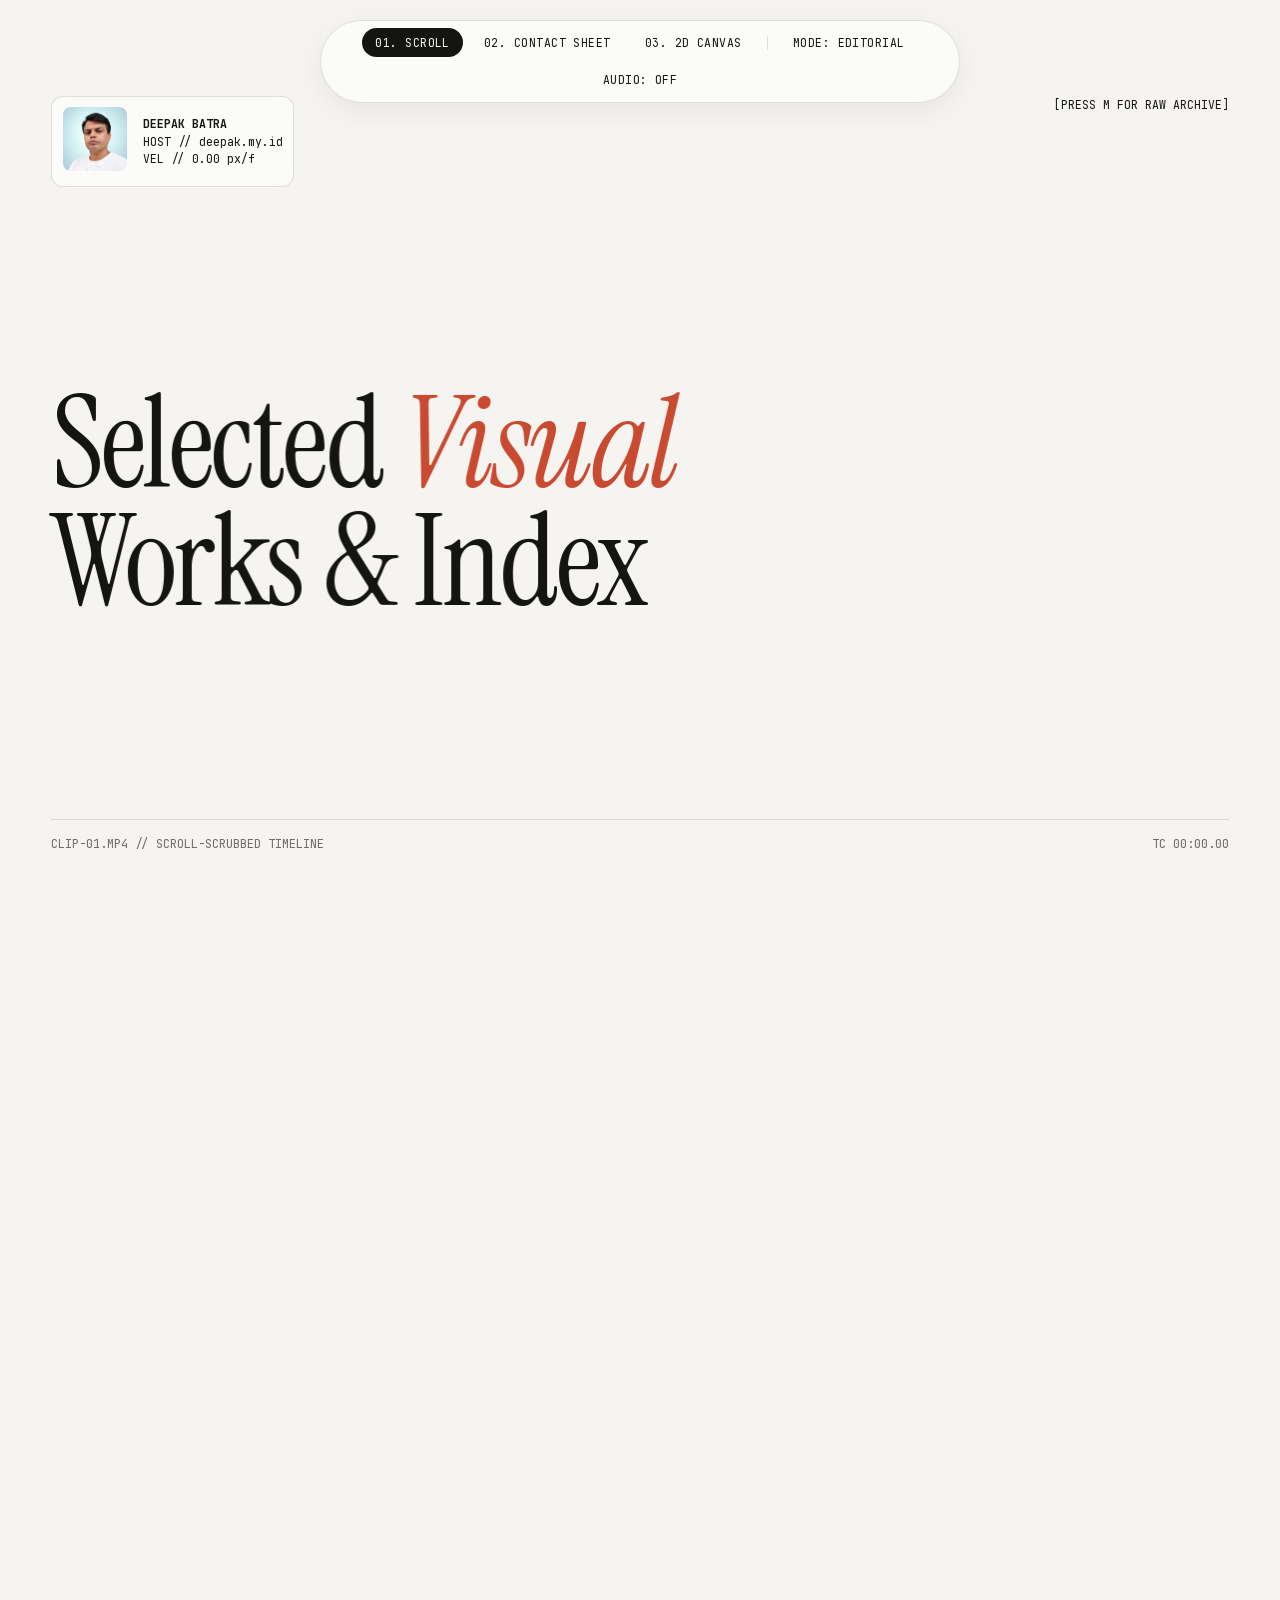
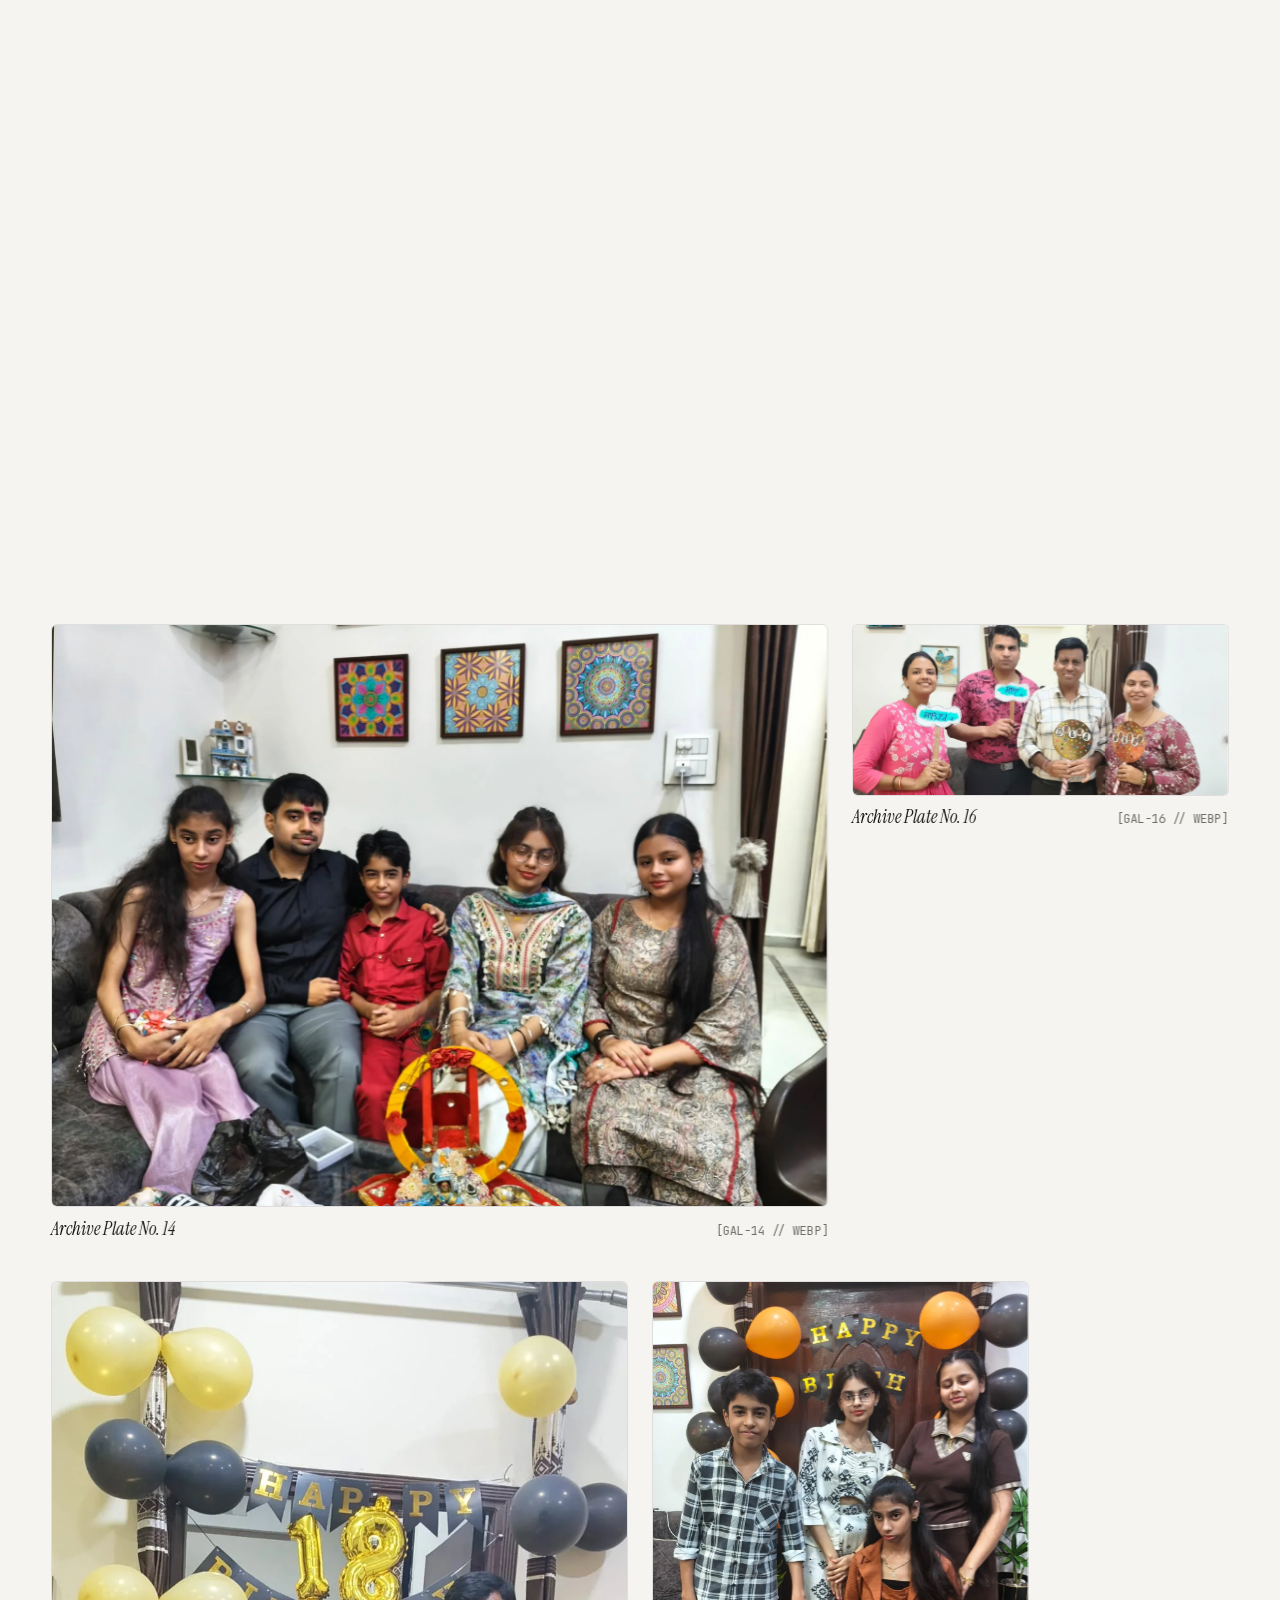
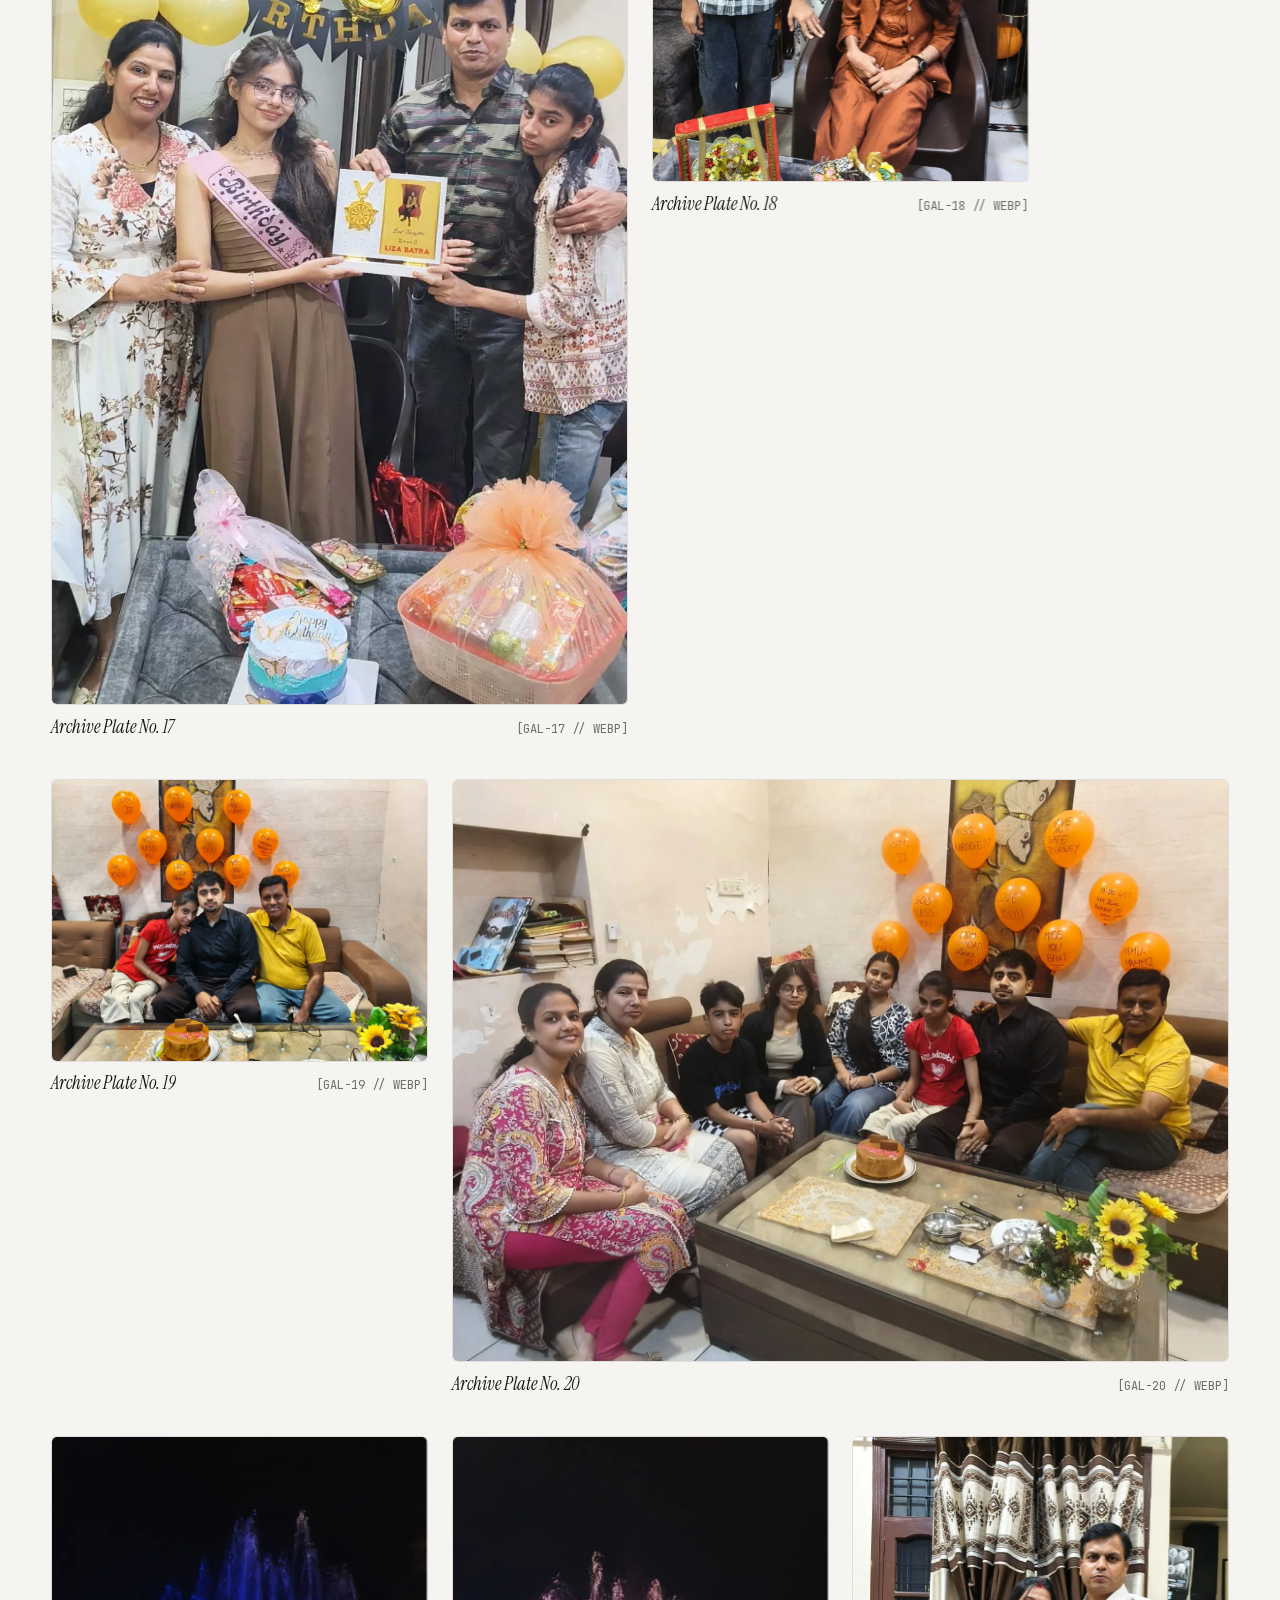
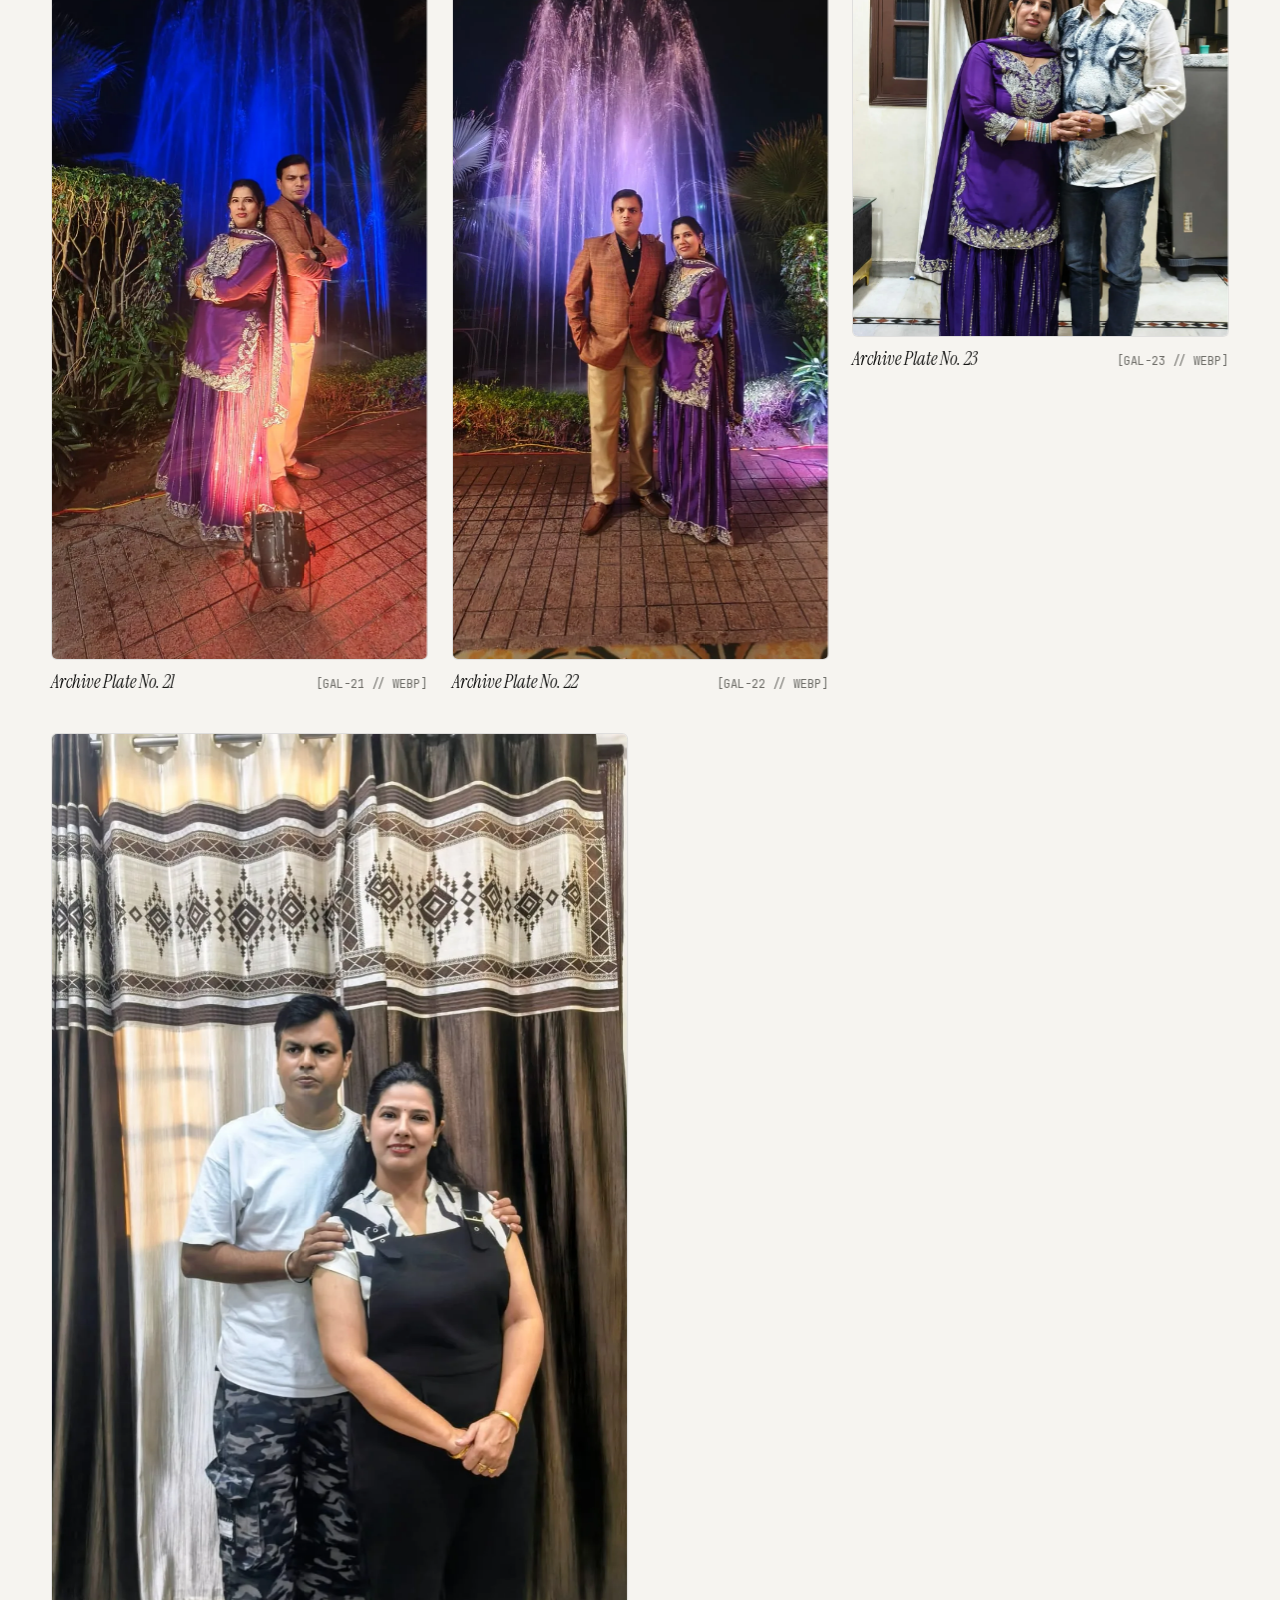
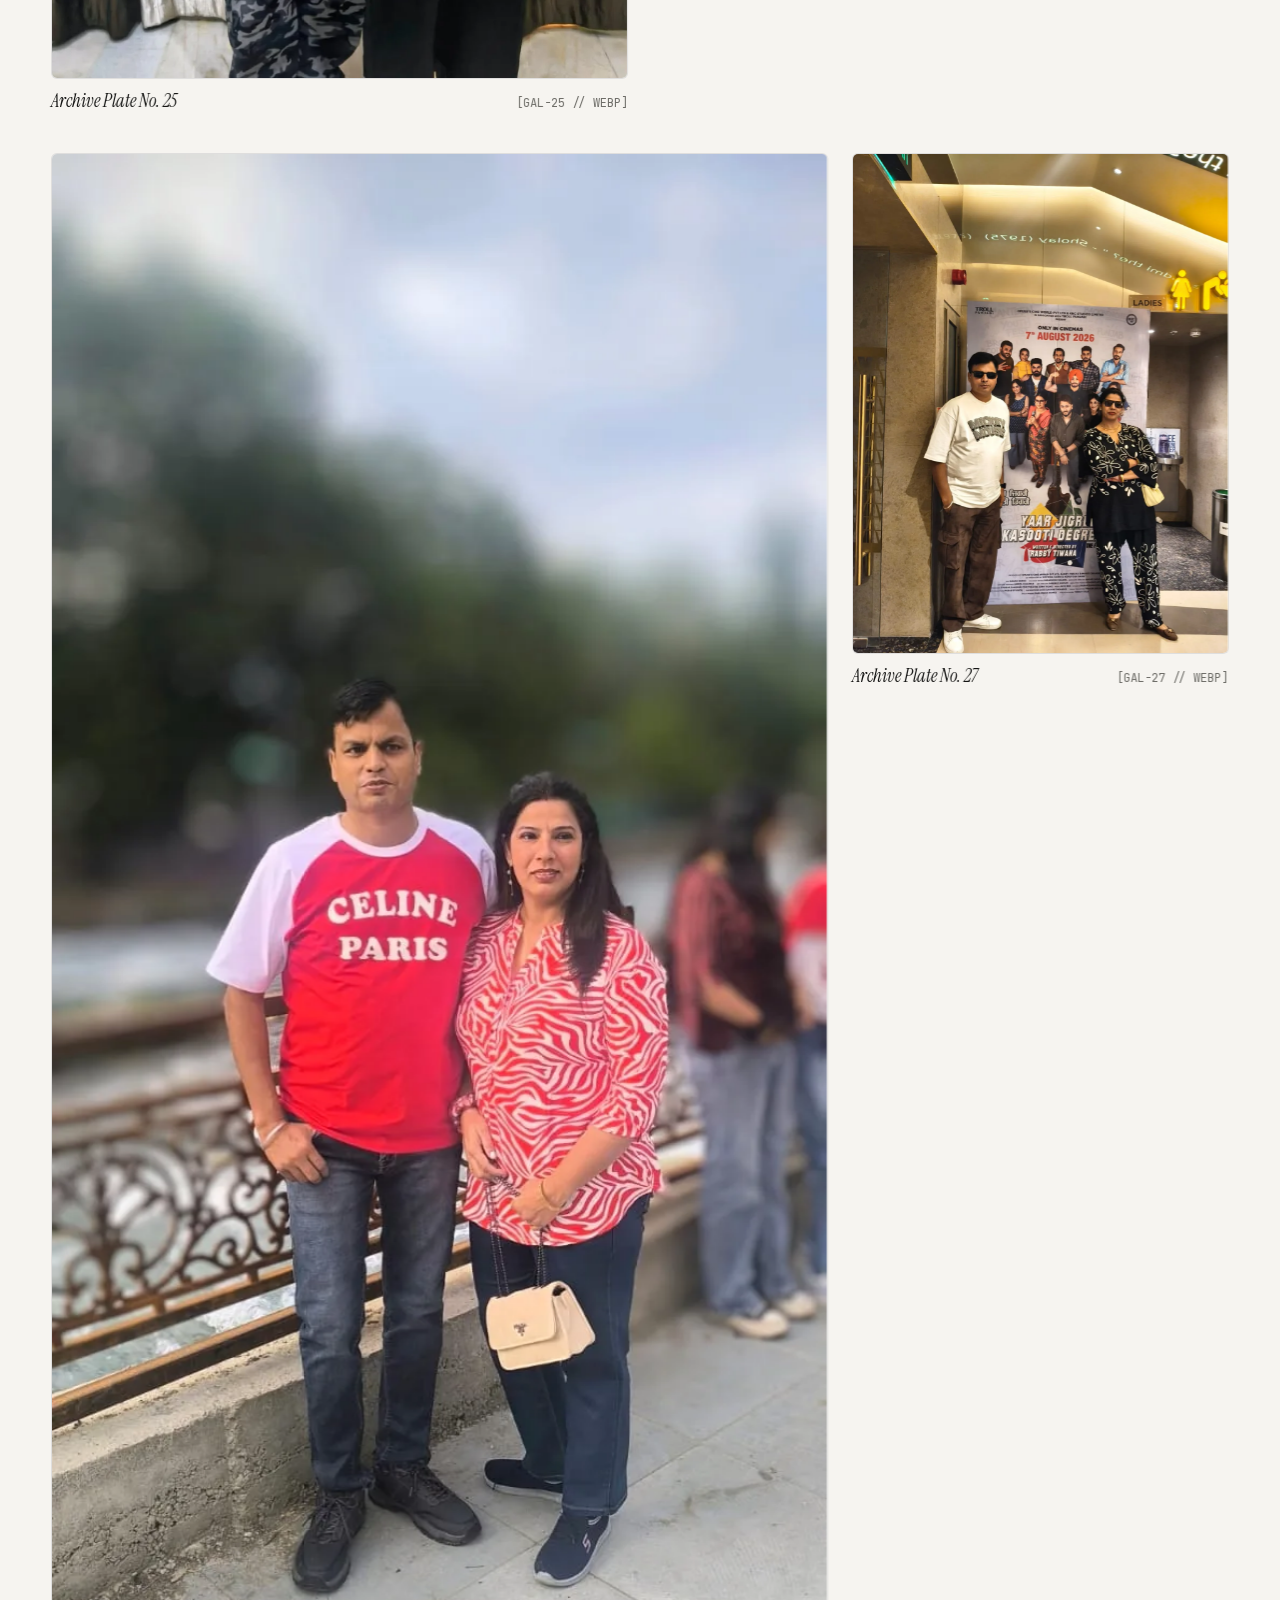
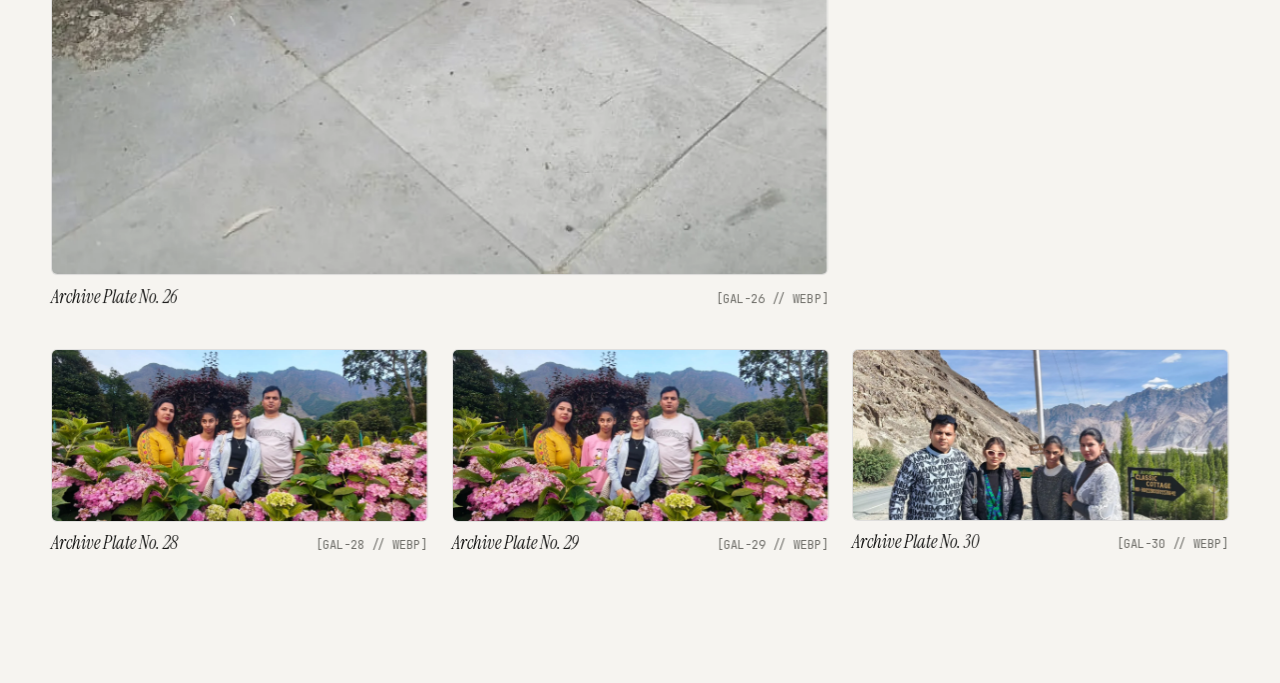
==== gallery.html @ 45602983 "Create gallery.html for visual archive and portfolio Added a new HTML file for Deepak Batra's visual" ====
<!DOCTYPE html>
<html lang="en" data-mode="editorial" data-view="scroll">
<head>
  <meta charset="UTF-8" />
  <meta name="viewport" content="width=device-width, initial-scale=1.0" />
  <title>Deepak Batra — Visual Archive &amp; Portfolio</title>
  <meta name="description" content="A visual archive of Deepak Batra's photography — 15 frames in three views: editorial scroll, darkroom contact sheet and an infinite 2D canvas." />
  <link rel="canonical" href="https://deepak.my.id/gallery.html" />

  <!-- Social / link previews -->
  <meta property="og:type" content="website" />
  <meta property="og:site_name" content="Deepak Batra" />
  <meta property="og:title" content="Deepak Batra — Visual Archive" />
  <meta property="og:description" content="15 frames, three views: editorial scroll, darkroom contact sheet and an infinite 2D canvas." />
  <meta property="og:url" content="https://deepak.my.id/gallery.html" />
  <meta property="og:image" content="https://deepak.my.id/gallery-16.webp" />
  <meta name="twitter:card" content="summary_large_image" />
  <meta name="twitter:title" content="Deepak Batra — Visual Archive" />
  <meta name="twitter:description" content="15 frames, three views: editorial scroll, darkroom contact sheet and an infinite 2D canvas." />
  <meta name="twitter:image" content="https://deepak.my.id/gallery-16.webp" />

  <link rel="icon" href="icon.svg" type="image/svg+xml" />
  <link rel="manifest" href="manifest.webmanifest" />

  <!-- Preload Local Fonts -->
  <link rel="preload" href="f-instrument-serif.woff2" as="font" type="font/woff2" crossorigin />
  <link rel="preload" href="f-instrument-serif-italic.woff2" as="font" type="font/woff2" crossorigin />
  <link rel="preload" href="f-inter.woff2" as="font" type="font/woff2" crossorigin />
  <link rel="preload" href="f-jetbrains-mono.woff2" as="font" type="font/woff2" crossorigin />

  <style>
    @font-face {
      font-family: 'Instrument Serif';
      src: url('f-instrument-serif.woff2') format('woff2');
      font-weight: 400;
      font-style: normal;
      font-display: swap;
    }
    @font-face {
      font-family: 'Instrument Serif';
      src: url('f-instrument-serif-italic.woff2') format('woff2');
      font-weight: 400;
      font-style: italic;
      font-display: swap;
    }
    @font-face {
      font-family: 'Inter';
      src: url('f-inter.woff2') format('woff2');
      font-weight: 100 900;
      font-display: swap;
    }
    @font-face {
      font-family: 'JetBrains Mono';
      src: url('f-jetbrains-mono.woff2') format('woff2');
      font-weight: 100 800;
      font-display: swap;
    }

    :root {
      --bg: #f6f4f0;
      --fg: #141413;
      --muted: #6e6d68;
      --accent: #c84b31;
      --border: rgba(20, 20, 19, 0.12);
      --card-bg: rgba(255, 255, 255, 0.6);
      --scroll-velocity: 0;
      --font-serif: 'Instrument Serif', Georgia, serif;
      --font-sans: 'Inter', -apple-system, sans-serif;
      --font-mono: 'JetBrains Mono', monospace;
    }

    [data-mode="raw"] {
      --bg: #0b0b0c;
      --fg: #e4e4e0;
      --muted: #7c7c77;
      --accent: #00ff66;
      --border: rgba(228, 228, 224, 0.14);
      --card-bg: rgba(22, 22, 24, 0.85);
    }

    * {
      box-sizing: border-box;
      margin: 0;
      padding: 0;
    }

    html, body {
      background-color: var(--bg);
      color: var(--fg);
      font-family: var(--font-sans);
      transition: background-color 0.45s cubic-bezier(0.16, 1, 0.3, 1), color 0.45s ease;
      overflow-x: hidden;
      -webkit-font-smoothing: antialiased;
    }

    /* HUD Navigation Bar */
    .hud-header {
      position: fixed;
      top: 1.25rem;
      left: 50%;
      transform: translateX(-50%);
      z-index: 1000;
      display: flex;
      align-items: center;
      gap: 0.5rem;
      padding: 0.45rem 0.75rem;
      background: var(--card-bg);
      backdrop-filter: blur(16px);
      -webkit-backdrop-filter: blur(16px);
      border: 1px solid var(--border);
      border-radius: 999px;
      font-family: var(--font-mono);
      font-size: 0.72rem;
      box-shadow: 0 8px 30px rgba(0, 0, 0, 0.06);
      max-width: 96vw;
      flex-wrap: wrap;
      justify-content: center;
    }

    .hud-btn {
      background: transparent;
      border: 1px solid transparent;
      color: var(--fg);
      font-family: var(--font-mono);
      font-size: 0.72rem;
      padding: 0.38rem 0.75rem;
      border-radius: 999px;
      cursor: pointer;
      transition: all 0.2s ease;
      text-transform: uppercase;
      letter-spacing: 0.04em;
    }

    .hud-btn:hover {
      border-color: var(--border);
    }

    .hud-btn:focus-visible,
    .gallery-item:focus-visible,
    .contact-cell:focus-visible,
    .lightbox-close:focus-visible {
      outline: 2px solid var(--accent);
      outline-offset: 2px;
    }

    .hud-btn.active {
      background: var(--fg);
      color: var(--bg);
    }

    .hud-divider {
      width: 1px;
      height: 14px;
      background: var(--border);
      margin: 0 0.25rem;
    }

    /* Kinetic Velocity Distortion */
    .kinetic-skew {
      transform: skewY(calc(var(--scroll-velocity) * 0.14deg));
      transition: transform 0.12s linear;
      will-change: transform;
    }

    /* Hero & Scroll-Scrubbed Cinema */
    .hero-cinema {
      position: relative;
      height: 240vh;
    }

    .cinema-sticky {
      position: sticky;
      top: 0;
      height: 100vh;
      height: 100svh;
      width: 100%;
      display: flex;
      flex-direction: column;
      justify-content: space-between;
      padding: 6rem 4vw 3rem;
      overflow: hidden;
    }

    .cinema-video-wrap {
      position: absolute;
      inset: 0;
      z-index: 0;
      opacity: 0.28;
      pointer-events: none;
      transition: opacity 0.4s ease;
    }

    [data-mode="raw"] .cinema-video-wrap {
      opacity: 0.18;
      filter: grayscale(100%) contrast(140%);
    }

    .cinema-video-wrap video {
      width: 100%;
      height: 100%;
      object-fit: cover;
    }

    .hero-top {
      position: relative;
      z-index: 2;
      display: flex;
      justify-content: space-between;
      align-items: flex-start;
      gap: 2rem;
      flex-wrap: wrap;
    }

    .portrait-card {
      display: flex;
      align-items: center;
      gap: 1rem;
      padding: 0.65rem;
      border: 1px solid var(--border);
      background: var(--card-bg);
      backdrop-filter: blur(8px);
      border-radius: 12px;
    }

    .portrait-card img {
      width: 64px;
      height: 64px;
      object-fit: cover;
      border-radius: 8px;
    }

    .portrait-meta {
      font-family: var(--font-mono);
      font-size: 0.72rem;
      line-height: 1.5;
    }

    .hero-title {
      position: relative;
      z-index: 2;
      font-family: var(--font-serif);
      font-size: clamp(3.5rem, 10vw, 9rem);
      font-weight: 400;
      line-height: 0.92;
      letter-spacing: -0.02em;
    }

    .hero-title em {
      font-style: italic;
      color: var(--accent);
    }

    [data-mode="raw"] .hero-title {
      font-family: var(--font-mono);
      font-size: clamp(2rem, 5.5vw, 4.5rem);
      letter-spacing: -0.04em;
      text-transform: uppercase;
    }

    .cinema-scrub-bar {
      position: relative;
      z-index: 2;
      display: flex;
      justify-content: space-between;
      align-items: center;
      gap: 1rem;
      font-family: var(--font-mono);
      font-size: 0.75rem;
      color: var(--muted);
      border-top: 1px solid var(--border);
      padding-top: 1rem;
    }

    /* VIEW 1: Editorial Scroll & RAW Table */
    .archive-section {
      padding: 4rem 4vw 8rem;
      max-width: 1600px;
      margin: 0 auto;
    }

    .editorial-grid {
      display: grid;
      grid-template-columns: repeat(12, 1fr);
      gap: 2.5rem 1.5rem;
    }

    .gallery-item {
      grid-column: span 4;
      position: relative;
      cursor: pointer;
    }

    .gallery-item:nth-child(5n+1) {
      grid-column: span 8;
    }

    .gallery-item:nth-child(7n+3) {
      grid-column: span 6;
    }

    @media (max-width: 900px) {
      .gallery-item,
      .gallery-item:nth-child(5n+1),
      .gallery-item:nth-child(7n+3) {
        grid-column: span 12;
      }
    }

    .img-frame {
      position: relative;
      overflow: hidden;
      border-radius: 6px;
      border: 1px solid var(--border);
      background: var(--card-bg);
    }

    .img-frame img {
      display: block;
      width: 100%;
      height: auto;
      transition: transform 0.65s cubic-bezier(0.16, 1, 0.3, 1), filter 0.4s ease;
    }

    .gallery-item:hover .img-frame img {
      transform: scale(1.04);
    }

    .item-caption {
      display: flex;
      justify-content: space-between;
      align-items: baseline;
      margin-top: 0.6rem;
      font-family: var(--font-mono);
      font-size: 0.75rem;
      color: var(--muted);
    }

    .item-caption .serif-label {
      font-family: var(--font-serif);
      font-style: italic;
      font-size: 1.15rem;
      color: var(--fg);
    }

    /* RAW Index Table Mode */
    [data-mode="raw"] .editorial-grid {
      display: flex;
      flex-direction: column;
      gap: 0;
      border-top: 1px solid var(--border);
    }

    [data-mode="raw"] .gallery-item {
      display: flex;
      align-items: center;
      justify-content: space-between;
      padding: 0.85rem 1rem;
      border-bottom: 1px solid var(--border);
      font-family: var(--font-mono);
    }

    [data-mode="raw"] .gallery-item:hover {
      background: rgba(0, 255, 102, 0.06);
    }

    [data-mode="raw"] .img-frame {
      width: 90px;
      height: 56px;
      flex-shrink: 0;
    }

    [data-mode="raw"] .img-frame img {
      width: 100%;
      height: 100%;
      object-fit: cover;
    }

    [data-mode="raw"] .item-caption {
      flex: 1;
      margin-top: 0;
      margin-left: 1.5rem;
    }

    /* VIEW 2: Darkroom Contact Sheet & Loupe */
    .contact-sheet-view {
      display: none;
      min-height: 100vh;
      padding: 7rem 4vw 4rem;
      flex-direction: column;
      justify-content: center;
    }

    .contact-grid {
      display: grid;
      grid-template-columns: repeat(auto-fill, minmax(150px, 1fr));
      gap: 1rem;
    }

    .contact-cell {
      border: 1px solid var(--border);
      padding: 0.5rem;
      background: var(--card-bg);
      cursor: crosshair;
      transition: transform 0.35s cubic-bezier(0.16, 1, 0.3, 1), z-index 0s;
      position: relative;
    }

    .contact-cell img {
      width: 100%;
      aspect-ratio: 1 / 1;
      object-fit: cover;
      filter: grayscale(100%) contrast(115%);
      transition: filter 0.3s ease;
    }

    @media (hover: hover) {
      .contact-cell:hover {
        transform: scale(1.85);
        z-index: 50;
        box-shadow: 0 20px 50px rgba(0, 0, 0, 0.35);
        background: var(--bg);
      }

      .contact-cell:hover img {
        filter: grayscale(0%) contrast(100%);
      }
    }

    .contact-cell:focus-visible {
      z-index: 50;
    }

    .contact-cell:focus-visible img {
      filter: grayscale(0%) contrast(100%);
    }

    .contact-code {
      font-family: var(--font-mono);
      font-size: 0.65rem;
      color: var(--muted);
      margin-top: 0.35rem;
      display: flex;
      justify-content: space-between;
    }

    /* VIEW 3: Infinite 2D Moodboard Canvas */
    .canvas-view {
      display: none;
      position: fixed;
      inset: 0;
      overflow: hidden;
      cursor: grab;
      user-select: none;
      touch-action: none;
      -webkit-user-select: none;
    }

    .canvas-view:active {
      cursor: grabbing;
    }

    .canvas-plane {
      position: absolute;
      top: 50%;
      left: 50%;
      width: 3200px;
      height: 2400px;
      transform: translate(-50%, -50%);
      will-change: transform;
    }

    .canvas-node {
      position: absolute;
      width: 280px;
      padding: 0.6rem;
      background: var(--card-bg);
      border: 1px solid var(--border);
      border-radius: 8px;
      backdrop-filter: blur(8px);
      transition: box-shadow 0.25s ease;
    }

    .canvas-node:hover {
      z-index: 20;
      box-shadow: 0 16px 40px rgba(0, 0, 0, 0.18);
    }

    .canvas-node img {
      width: 100%;
      border-radius: 4px;
      display: block;
      pointer-events: none;
    }

    .canvas-node-meta {
      font-family: var(--font-mono);
      font-size: 0.68rem;
      margin-top: 0.45rem;
      color: var(--muted);
      display: flex;
      justify-content: space-between;
    }

    .canvas-hud-coords {
      position: fixed;
      bottom: 1.5rem;
      right: 1.5rem;
      z-index: 900;
      padding: 0.5rem 0.85rem;
      background: var(--card-bg);
      border: 1px solid var(--border);
      border-radius: 8px;
      font-family: var(--font-mono);
      font-size: 0.72rem;
    }

    /* View Switching Rules */
    [data-view="contact"] .scroll-view-wrapper { display: none; }
    [data-view="contact"] .contact-sheet-view { display: flex; }

    [data-view="canvas"] .scroll-view-wrapper { display: none; }
    [data-view="canvas"] .canvas-view { display: block; }

    /* Lightbox Modal */
    .lightbox {
      position: fixed;
      inset: 0;
      z-index: 2000;
      background: rgba(10, 10, 12, 0.92);
      backdrop-filter: blur(12px);
      display: none;
      align-items: center;
      justify-content: center;
      padding: 3rem;
      cursor: zoom-out;
    }

    .lightbox.open {
      display: flex;
    }

    .lightbox img {
      max-width: 90vw;
      max-height: 85vh;
      object-fit: contain;
      border-radius: 4px;
    }

    .lightbox-close {
      position: absolute;
      top: 1.25rem;
      right: 1.25rem;
      width: 44px;
      height: 44px;
      border-radius: 999px;
      border: 1px solid rgba(255, 255, 255, 0.35);
      background: rgba(255, 255, 255, 0.08);
      color: #fff;
      font-family: var(--font-mono);
      font-size: 1.1rem;
      line-height: 1;
      cursor: pointer;
    }

    .lightbox-close:hover {
      background: rgba(255, 255, 255, 0.2);
    }

    body.lightbox-locked {
      overflow: hidden;
    }

    /* Reduced motion: no skew, no smooth scroll, no hover zoom, calmer video */
    @media (prefers-reduced-motion: reduce) {
      html, body {
        transition: none;
      }
      .kinetic-skew {
        transform: none !important;
        transition: none;
        will-change: auto;
      }
      .img-frame img,
      .contact-cell,
      .contact-cell img,
      .cinema-video-wrap {
        transition: none;
      }
      .gallery-item:hover .img-frame img {
        transform: none;
      }
      @media (hover: hover) {
        .contact-cell:hover {
          transform: none;
        }
      }
      .hero-cinema {
        height: 100vh;
        height: 100svh;
      }
    }
  </style>
</head>
<body>

  <!-- Floating HUD Controls -->
  <nav class="hud-header" aria-label="Experience Controls">
    <button class="hud-btn active" data-set-view="scroll">01. Scroll</button>
    <button class="hud-btn" data-set-view="contact">02. Contact Sheet</button>
    <button class="hud-btn" data-set-view="canvas">03. 2D Canvas</button>
    <div class="hud-divider"></div>
    <button class="hud-btn" id="modeToggle" title="Shortcut: Press M" aria-pressed="false">Mode: Editorial</button>
    <button class="hud-btn" id="audioToggle" aria-pressed="false">Audio: Off</button>
  </nav>

  <!-- VIEW 1: Scroll-Scrubbed Cinema + Archive -->
  <div class="scroll-view-wrapper">
    <section class="hero-cinema" id="cinemaSection">
      <div class="cinema-sticky">
        <div class="cinema-video-wrap">
          <video id="heroVideo" src="clip-01.mp4" muted playsinline preload="metadata" aria-hidden="true" tabindex="-1"></video>
        </div>

        <div class="hero-top">
          <div class="portrait-card">
            <picture>
              <source srcset="portrait-720.jpg" media="(max-width: 768px)" />
              <img src="assets/portrait.jpg" alt="Deepak Batra" />
            </picture>
            <div class="portrait-meta">
              <div><strong>DEEPAK BATRA</strong></div>
              <div>HOST // deepak.my.id</div>
              <div id="liveVelocity">VEL // 0.00 px/f</div>
            </div>
          </div>
          <div class="portrait-meta">[PRESS M FOR RAW ARCHIVE]</div>
        </div>

        <h1 class="hero-title kinetic-skew">
          Selected <em>Visual</em><br />Works &amp; Index
        </h1>

        <div class="cinema-scrub-bar">
          <span>CLIP-01.MP4 // SCROLL-SCRUBBED TIMELINE</span>
          <span id="timecodeDisplay">TC 00:00.00</span>
        </div>
      </div>
    </section>

    <main class="archive-section">
      <div class="editorial-grid" id="editorialGrid"></div>
    </main>
  </div>

  <!-- VIEW 2: Darkroom Contact Sheet -->
  <section class="contact-sheet-view" aria-label="Contact sheet">
    <div class="contact-grid" id="contactGrid"></div>
  </section>

  <!-- VIEW 3: Infinite 2D Moodboard Canvas -->
  <section class="canvas-view" id="canvasViewport" aria-label="Draggable moodboard canvas">
    <div class="canvas-plane" id="canvasPlane"></div>
    <div class="canvas-hud-coords" id="canvasCoords">X: 000 // Y: 000 (DRAG TO PAN)</div>
  </section>

  <!-- Fullscreen Lightbox -->
  <div class="lightbox" id="lightbox" role="dialog" aria-modal="true" aria-label="Expanded photo">
    <button class="lightbox-close" id="lightboxClose" aria-label="Close expanded photo">&times;</button>
    <img id="lightboxImg" src="" alt="" />
  </div>

  <!-- Local Smooth Scroll Library -->
  <script src="lenis.js"></script>
  <script>
    // 1. Exact Gallery Manifest from Repository
    const galleryIds = [14, 16, 17, 18, 19, 20, 21, 22, 23, 25, 26, 27, 28, 29, 30];
    const galleryItems = galleryIds.map((num, idx) => ({
      id: `GAL-${num}`,
      num: num,
      src: `gallery-${num}.webp`,
      title: `Archive Plate No. ${num}`,
      coordX: ((idx % 5) - 2) * 480 + (idx % 2 === 0 ? 60 : -60),
      coordY: (Math.floor(idx / 5) - 1) * 420 + (idx % 3 === 0 ? -50 : 50)
    }));

    const reduceMotion = window.matchMedia('(prefers-reduced-motion: reduce)').matches;

    // 2. Web Audio API Tactile Shutter Click
    let audioEnabled = false;
    let audioCtx = null;

    function playTactileClick(freq = 800) {
      if (!audioEnabled) return;
      if (!audioCtx) audioCtx = new (window.AudioContext || window.webkitAudioContext)();
      const osc = audioCtx.createOscillator();
      const gain = audioCtx.createGain();
      osc.type = 'triangle';
      osc.frequency.setValueAtTime(freq, audioCtx.currentTime);
      osc.frequency.exponentialRampToValueAtTime(80, audioCtx.currentTime + 0.025);
      gain.gain.setValueAtTime(0.08, audioCtx.currentTime);
      gain.gain.exponentialRampToValueAtTime(0.001, audioCtx.currentTime + 0.025);
      osc.connect(gain);
      gain.connect(audioCtx.destination);
      osc.start();
      osc.stop(audioCtx.currentTime + 0.03);
    }

    // 3. Populate All 3 Views
    const editorialGrid = document.getElementById('editorialGrid');
    const contactGrid = document.getElementById('contactGrid');
    const canvasPlane = document.getElementById('canvasPlane');
    const lightbox = document.getElementById('lightbox');
    const lightboxImg = document.getElementById('lightboxImg');
    const lightboxClose = document.getElementById('lightboxClose');

    let lenis = null;
    let lastFocused = null;

    function openLightbox(item) {
      playTactileClick(1200);
      lastFocused = document.activeElement;
      lightboxImg.src = item.src;
      lightboxImg.alt = item.title;
      lightbox.classList.add('open');
      document.body.classList.add('lightbox-locked');
      if (lenis) lenis.stop();
      lightboxClose.focus();
    }

    function closeLightbox() {
      if (!lightbox.classList.contains('open')) return;
      lightbox.classList.remove('open');
      document.body.classList.remove('lightbox-locked');
      if (lenis) lenis.start();
      if (lastFocused && lastFocused.focus) lastFocused.focus();
    }

    lightbox.addEventListener('click', (e) => {
      if (e.target !== lightboxImg) closeLightbox();
    });

    function makeKeyboardOpenable(el, item) {
      el.setAttribute('tabindex', '0');
      el.setAttribute('role', 'button');
      el.setAttribute('aria-label', `Open ${item.title} full screen`);
      el.addEventListener('keydown', (e) => {
        if (e.key === 'Enter' || e.key === ' ') {
          e.preventDefault();
          openLightbox(item);
        }
      });
    }

    galleryItems.forEach((item) => {
      // Populate Editorial / RAW Scroll View
      const el = document.createElement('article');
      el.className = 'gallery-item kinetic-skew';
      el.innerHTML = `
        <div class="img-frame">
          <img src="${item.src}" alt="${item.title}" loading="lazy" decoding="async" />
        </div>
        <div class="item-caption">
          <span class="serif-label">${item.title}</span>
          <span>[${item.id} // WEBP]</span>
        </div>
      `;
      el.addEventListener('mouseenter', () => playTactileClick(650));
      el.addEventListener('click', () => openLightbox(item));
      makeKeyboardOpenable(el, item);
      editorialGrid.appendChild(el);

      // Populate Darkroom Contact Sheet
      const cell = document.createElement('div');
      cell.className = 'contact-cell';
      cell.innerHTML = `
        <img src="${item.src}" alt="${item.title}" loading="lazy" decoding="async" />
        <div class="contact-code">
          <span>#${item.num}</span>
          <span>RAW</span>
        </div>
      `;
      cell.addEventListener('mouseenter', () => playTactileClick(950));
      cell.addEventListener('click', () => openLightbox(item));
      makeKeyboardOpenable(cell, item);
      contactGrid.appendChild(cell);

      // Populate 2D Infinite Canvas
      const node = document.createElement('div');
      node.className = 'canvas-node';
      node.style.left = `calc(50% + ${item.coordX}px)`;
      node.style.top = `calc(50% + ${item.coordY}px)`;
      node.innerHTML = `
        <img src="${item.src}" alt="${item.title}" loading="lazy" decoding="async" />
        <div class="canvas-node-meta">
          <span>${item.id}</span>
          <span>(${item.coordX}, ${item.coordY})</span>
        </div>
      `;
      node.addEventListener('dblclick', () => openLightbox(item));
      canvasPlane.appendChild(node);
    });

    // 4. Lenis Smooth Scroll + Velocity Physics + Video Scrubbing
    const video = document.getElementById('heroVideo');
    const cinemaSection = document.getElementById('cinemaSection');
    const timecodeDisplay = document.getElementById('timecodeDisplay');
    const liveVelocity = document.getElementById('liveVelocity');

    function formatTimecode(t) {
      const s = Math.floor(t);
      const f = Math.floor((t - s) * 100);
      return `TC 00:${String(s).padStart(2, '0')}.${String(f).padStart(2, '0')}`;
    }

    if (!reduceMotion && typeof Lenis !== 'undefined') {
      lenis = new Lenis({ lerp: 0.09, smoothWheel: true });
      function raf(time) {
        lenis.raf(time);
        requestAnimationFrame(raf);
      }
      requestAnimationFrame(raf);

      let lastScrub = -1;
      let lastScrubAt = 0;

      lenis.on('scroll', ({ scroll, velocity }) => {
        const clampedVel = Math.max(-25, Math.min(25, velocity));
        document.documentElement.style.setProperty('--scroll-velocity', clampedVel.toFixed(2));
        liveVelocity.textContent = `VEL // ${Math.abs(velocity).toFixed(2)} px/f`;

        // Scrub clip-01.mp4 based on hero scroll progress (throttled: seek is decoder-heavy on phones)
        if (video.duration) {
          const maxScroll = cinemaSection.offsetHeight - window.innerHeight;
          if (maxScroll > 0) {
            const progress = Math.max(0, Math.min(1, scroll / maxScroll));
            const target = progress * video.duration;
            const now = performance.now();
            if (Math.abs(target - lastScrub) > 0.15 || now - lastScrubAt > 250) {
              video.currentTime = target;
              lastScrub = target;
              lastScrubAt = now;
            }
            timecodeDisplay.textContent = formatTimecode(target);
          }
        }
      });
    } else {
      // Reduced motion (or no Lenis): hold a single still frame, no scrubbing
      video.addEventListener('loadedmetadata', () => { video.currentTime = 0.01; });
      liveVelocity.textContent = 'VEL // reduced motion';
    }

    // 5. Draggable 2D Canvas Logic
    const canvasViewport = document.getElementById('canvasViewport');
    const canvasCoords = document.getElementById('canvasCoords');
    let isDragging = false, startX = 0, startY = 0, panX = 0, panY = 0, dragDist = 0;

    canvasViewport.addEventListener('pointerdown', (e) => {
      isDragging = true;
      dragDist = 0;
      startX = e.clientX - panX;
      startY = e.clientY - panY;
    });

    window.addEventListener('pointermove', (e) => {
      if (!isDragging) return;
      const newPanX = e.clientX - startX;
      const newPanY = e.clientY - startY;
      dragDist = Math.max(dragDist, Math.abs(newPanX - panX) + Math.abs(newPanY - panY));
      panX = newPanX;
      panY = newPanY;
      canvasPlane.style.transform = `translate(calc(-50% + ${panX}px), calc(-50% + ${panY}px))`;
      canvasCoords.textContent = `X: ${Math.round(-panX)} // Y: ${Math.round(-panY)} (TAP OR DBL-CLICK TO ZOOM)`;
    });

    window.addEventListener('pointerup', (e) => {
      if (!isDragging) return;
      isDragging = false;
      // Single tap (no real drag) on a node opens it - needed on touch, where dblclick is unreliable
      if (dragDist < 8) {
        const node = e.target.closest && e.target.closest('.canvas-node');
        if (node) {
          const idx = Array.prototype.indexOf.call(canvasPlane.children, node);
          if (idx > -1) openLightbox(galleryItems[idx]);
        }
      }
    });

    // 6. View & Persona Mode Toggles
    const htmlEl = document.documentElement;
    const modeToggle = document.getElementById('modeToggle');
    const audioToggle = document.getElementById('audioToggle');

    function toggleMode() {
      playTactileClick(520);
      const next = htmlEl.getAttribute('data-mode') === 'editorial' ? 'raw' : 'editorial';
      htmlEl.setAttribute('data-mode', next);
      modeToggle.textContent = `Mode: ${next.toUpperCase()}`;
      modeToggle.setAttribute('aria-pressed', next === 'raw' ? 'true' : 'false');
    }

    modeToggle.addEventListener('click', toggleMode);
    window.addEventListener('keydown', (e) => {
      const tag = (document.activeElement && document.activeElement.tagName) || '';
      if (e.key === 'Escape') {
        closeLightbox();
        return;
      }
      if (tag === 'INPUT' || tag === 'TEXTAREA' || tag === 'SELECT') return;
      if (e.ctrlKey || e.metaKey || e.altKey) return;
      if (e.key === 'm' || e.key === 'M') {
        toggleMode();
      }
    });

    document.querySelectorAll('[data-set-view]').forEach((btn) => {
      btn.addEventListener('click', () => {
        playTactileClick(880);
        document.querySelectorAll('[data-set-view]').forEach(b => b.classList.remove('active'));
        btn.classList.add('active');
        htmlEl.setAttribute('data-view', btn.getAttribute('data-set-view'));
      });
    });

    audioToggle.addEventListener('click', () => {
      audioEnabled = !audioEnabled;
      audioToggle.textContent = `Audio: ${audioEnabled ? 'On' : 'Off'}`;
      audioToggle.classList.toggle('active', audioEnabled);
      audioToggle.setAttribute('aria-pressed', audioEnabled ? 'true' : 'false');
      if (audioEnabled) playTactileClick(1000);
    });

    // NOTE: this page deliberately does NOT register sw.js.
    // The site's service worker caches navigations under a single 'index.html'
    // key, so registering it here would overwrite the homepage's offline copy.
  </script>
</body>
</html>
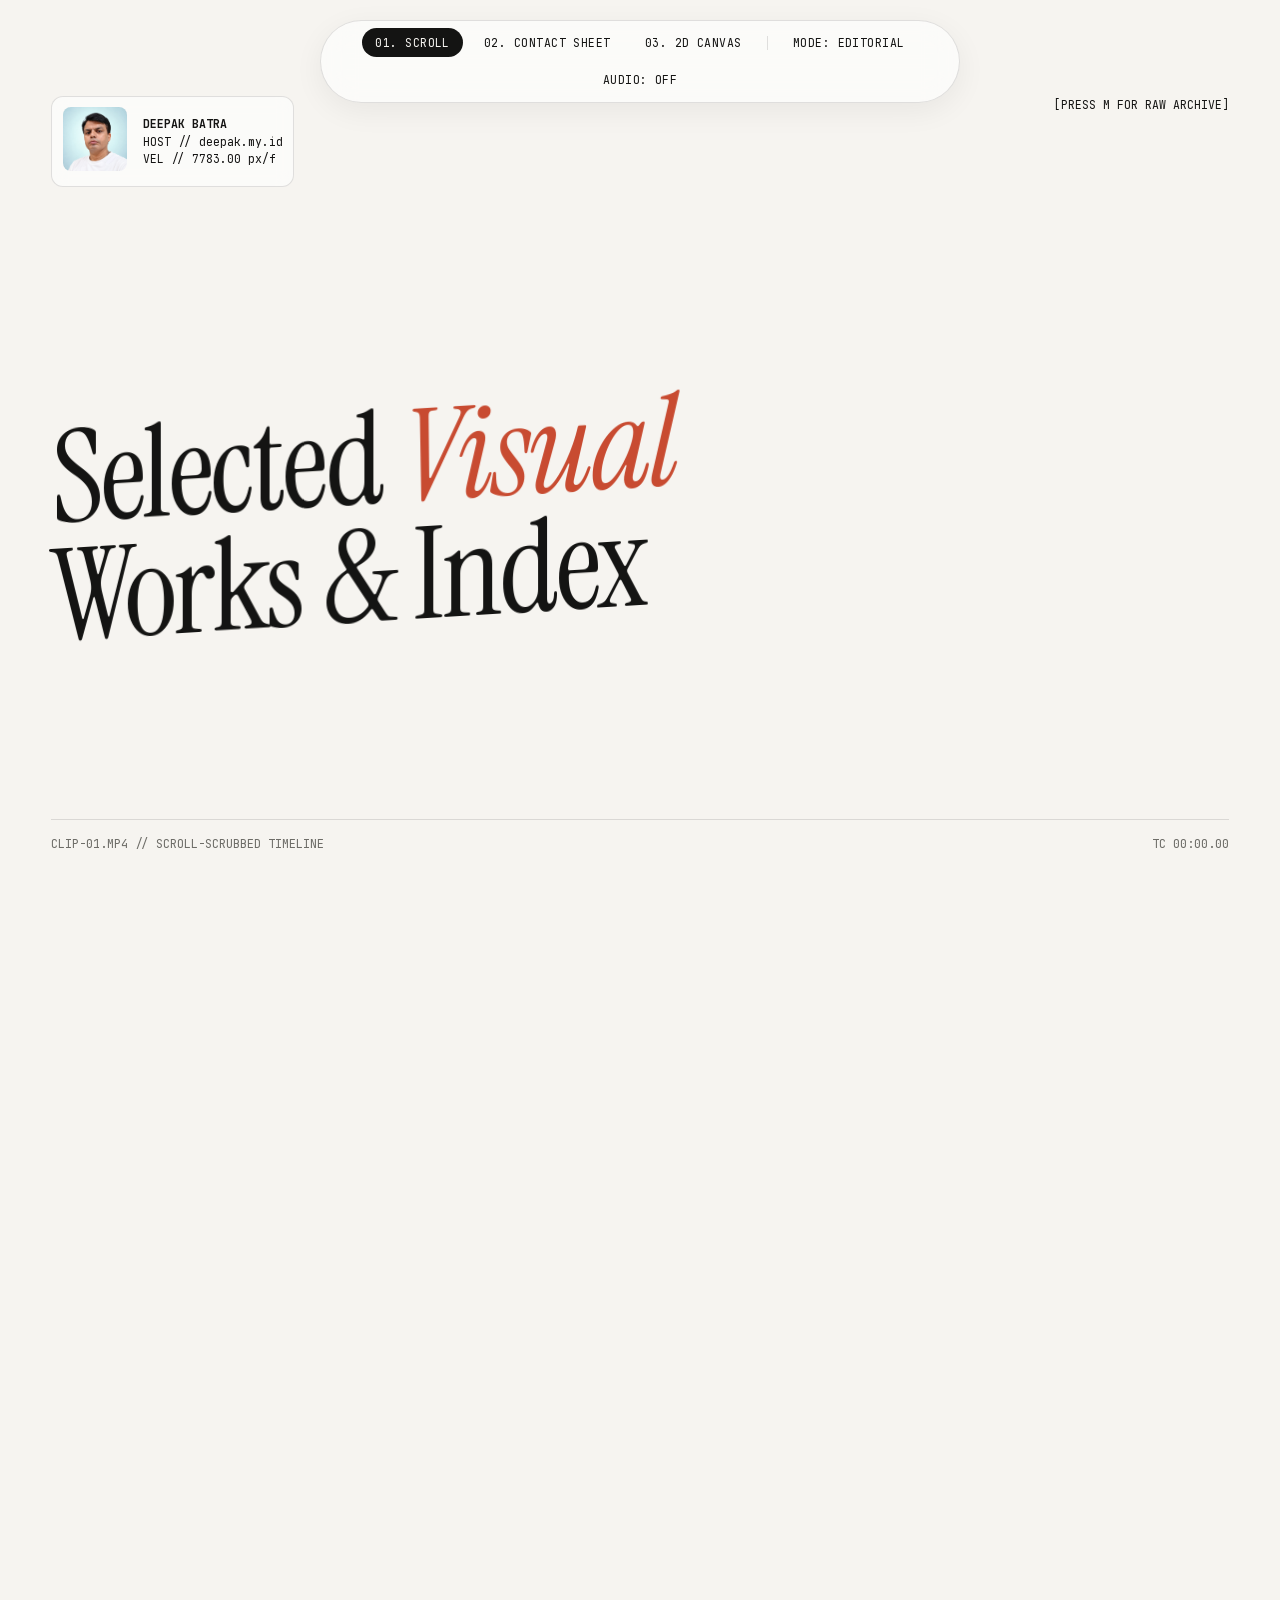
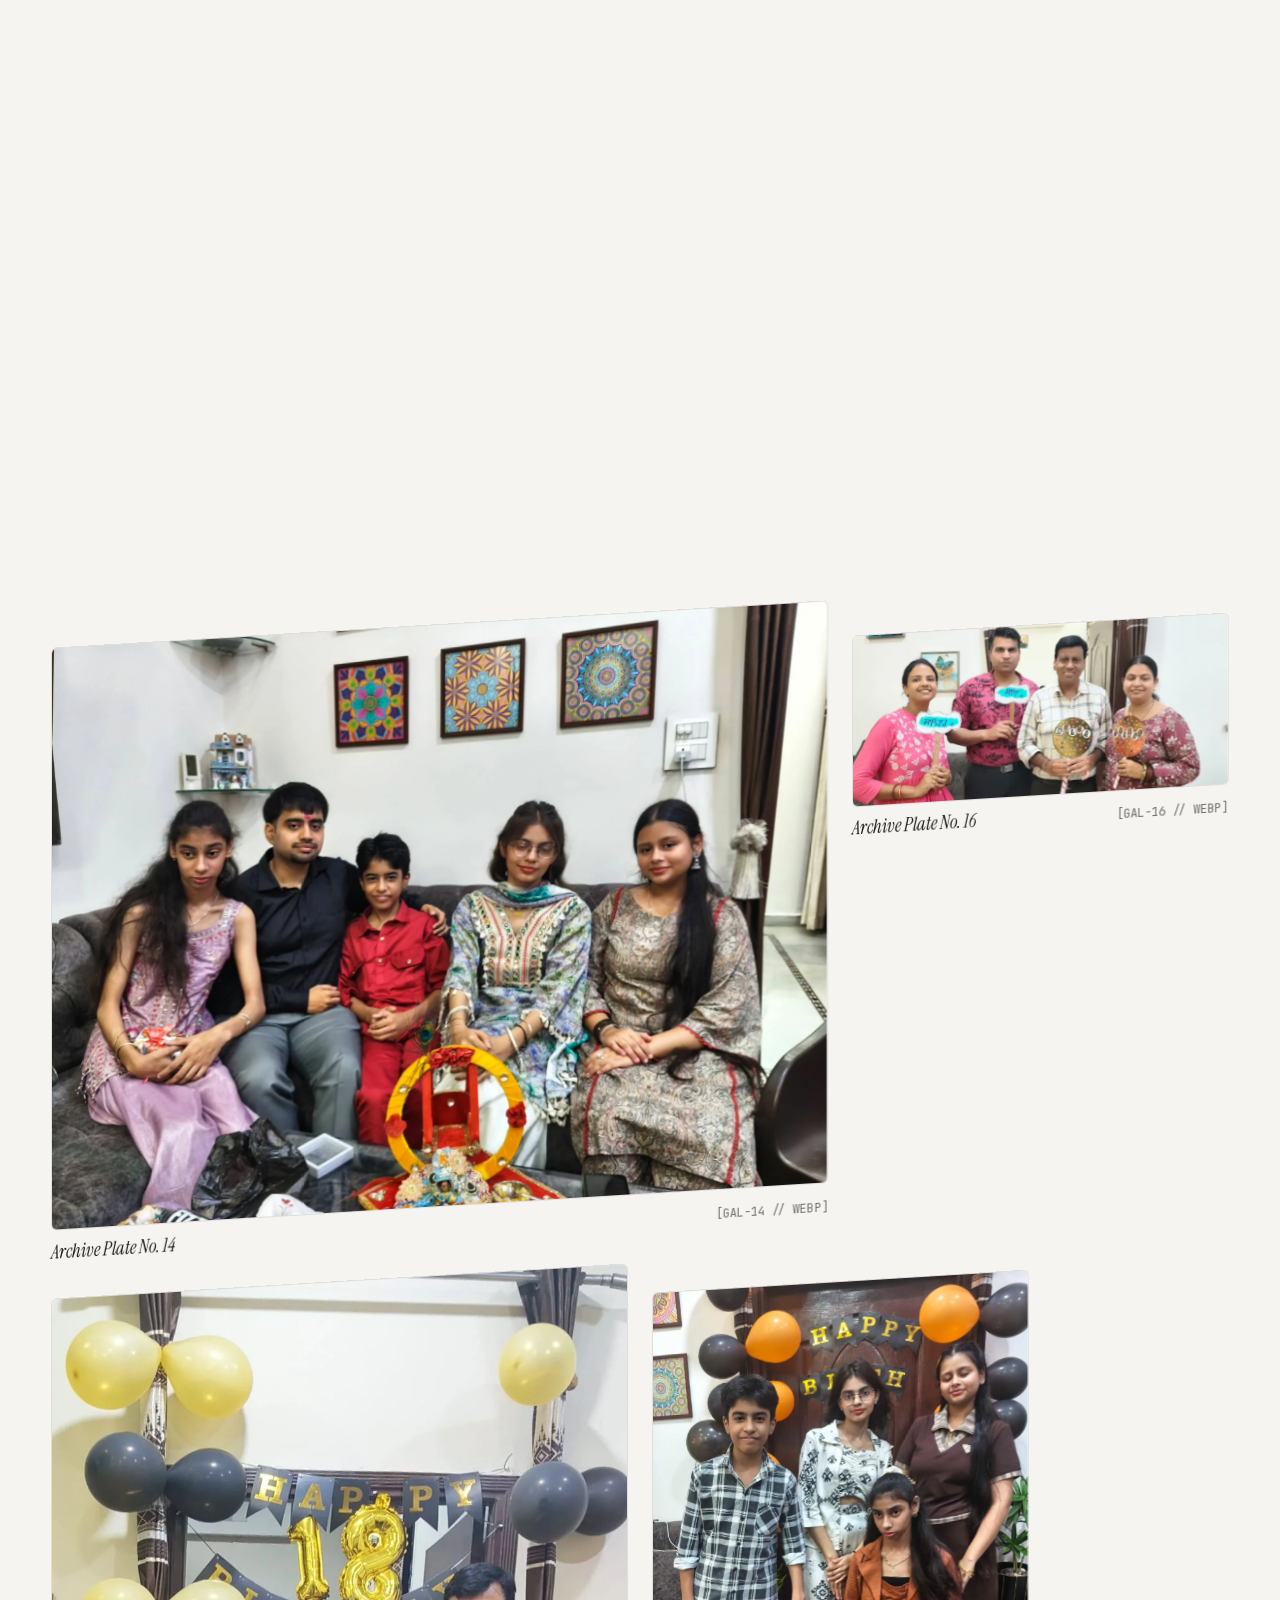
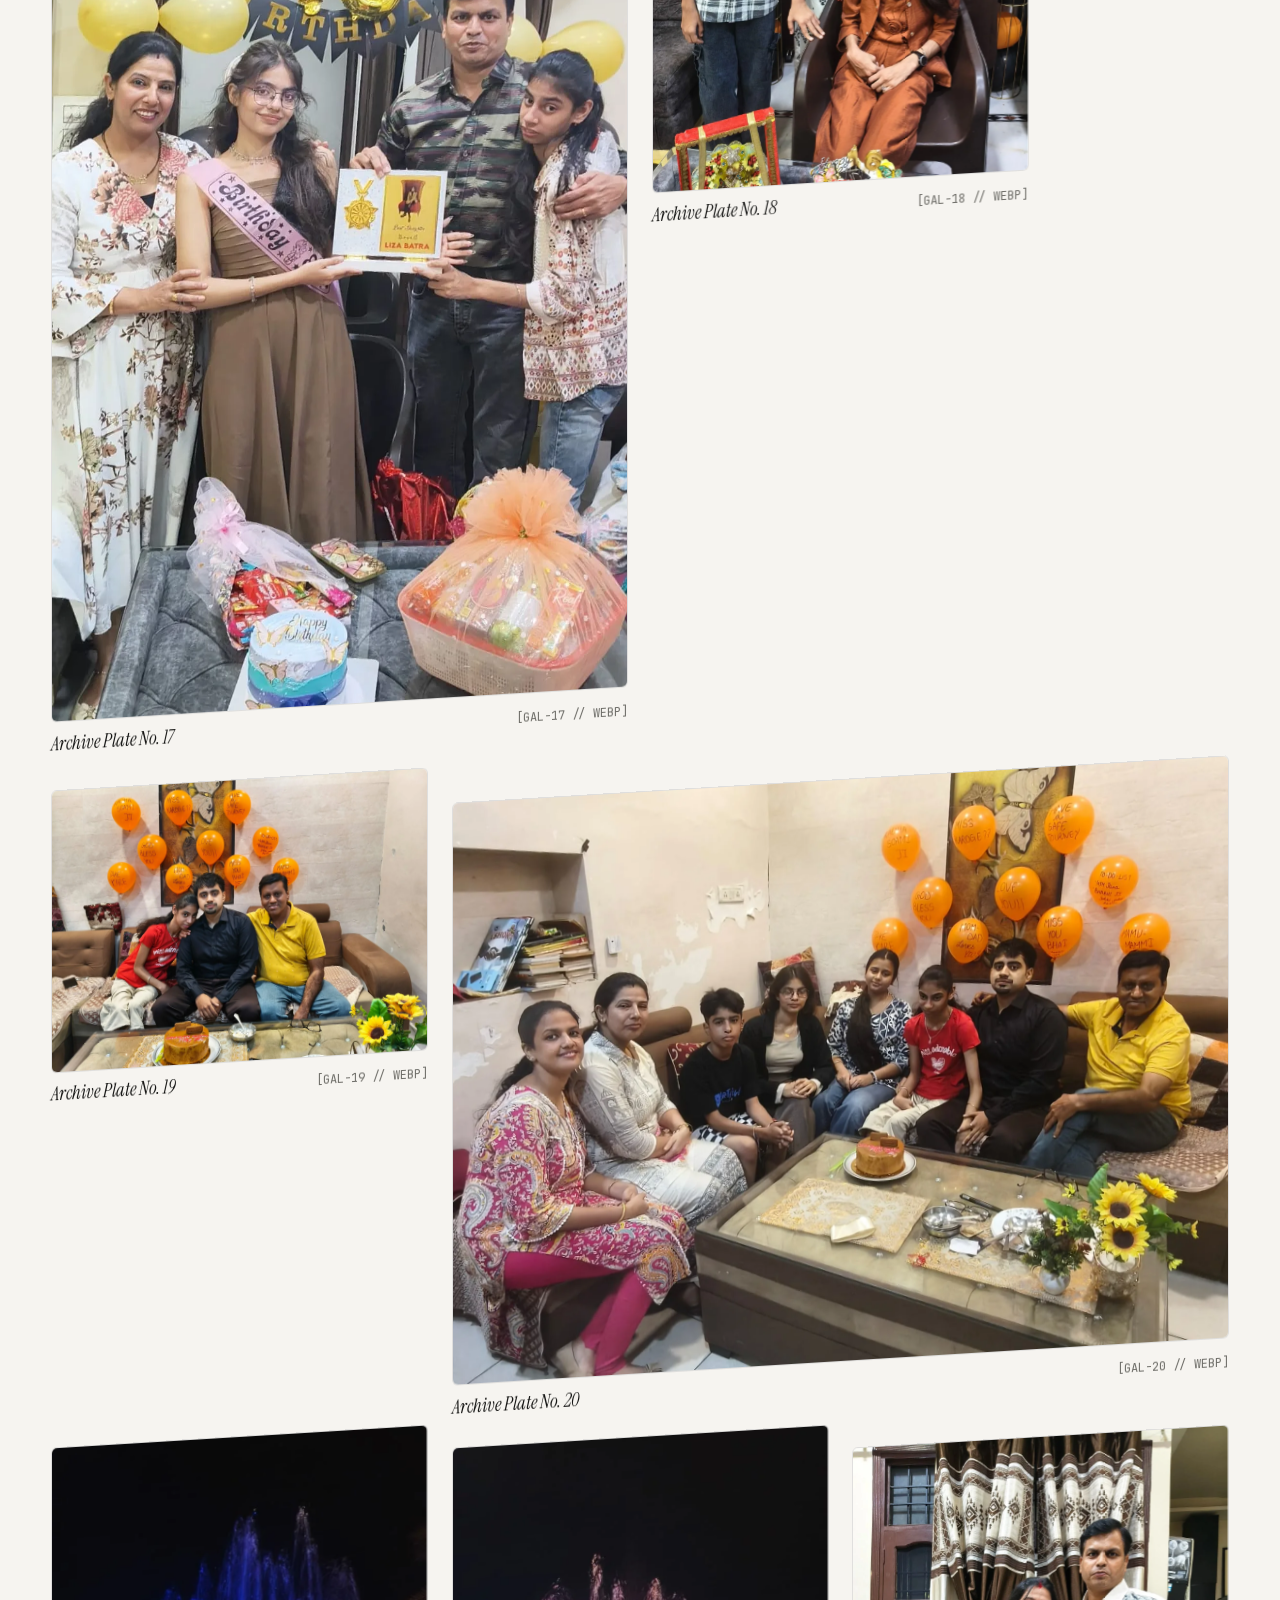
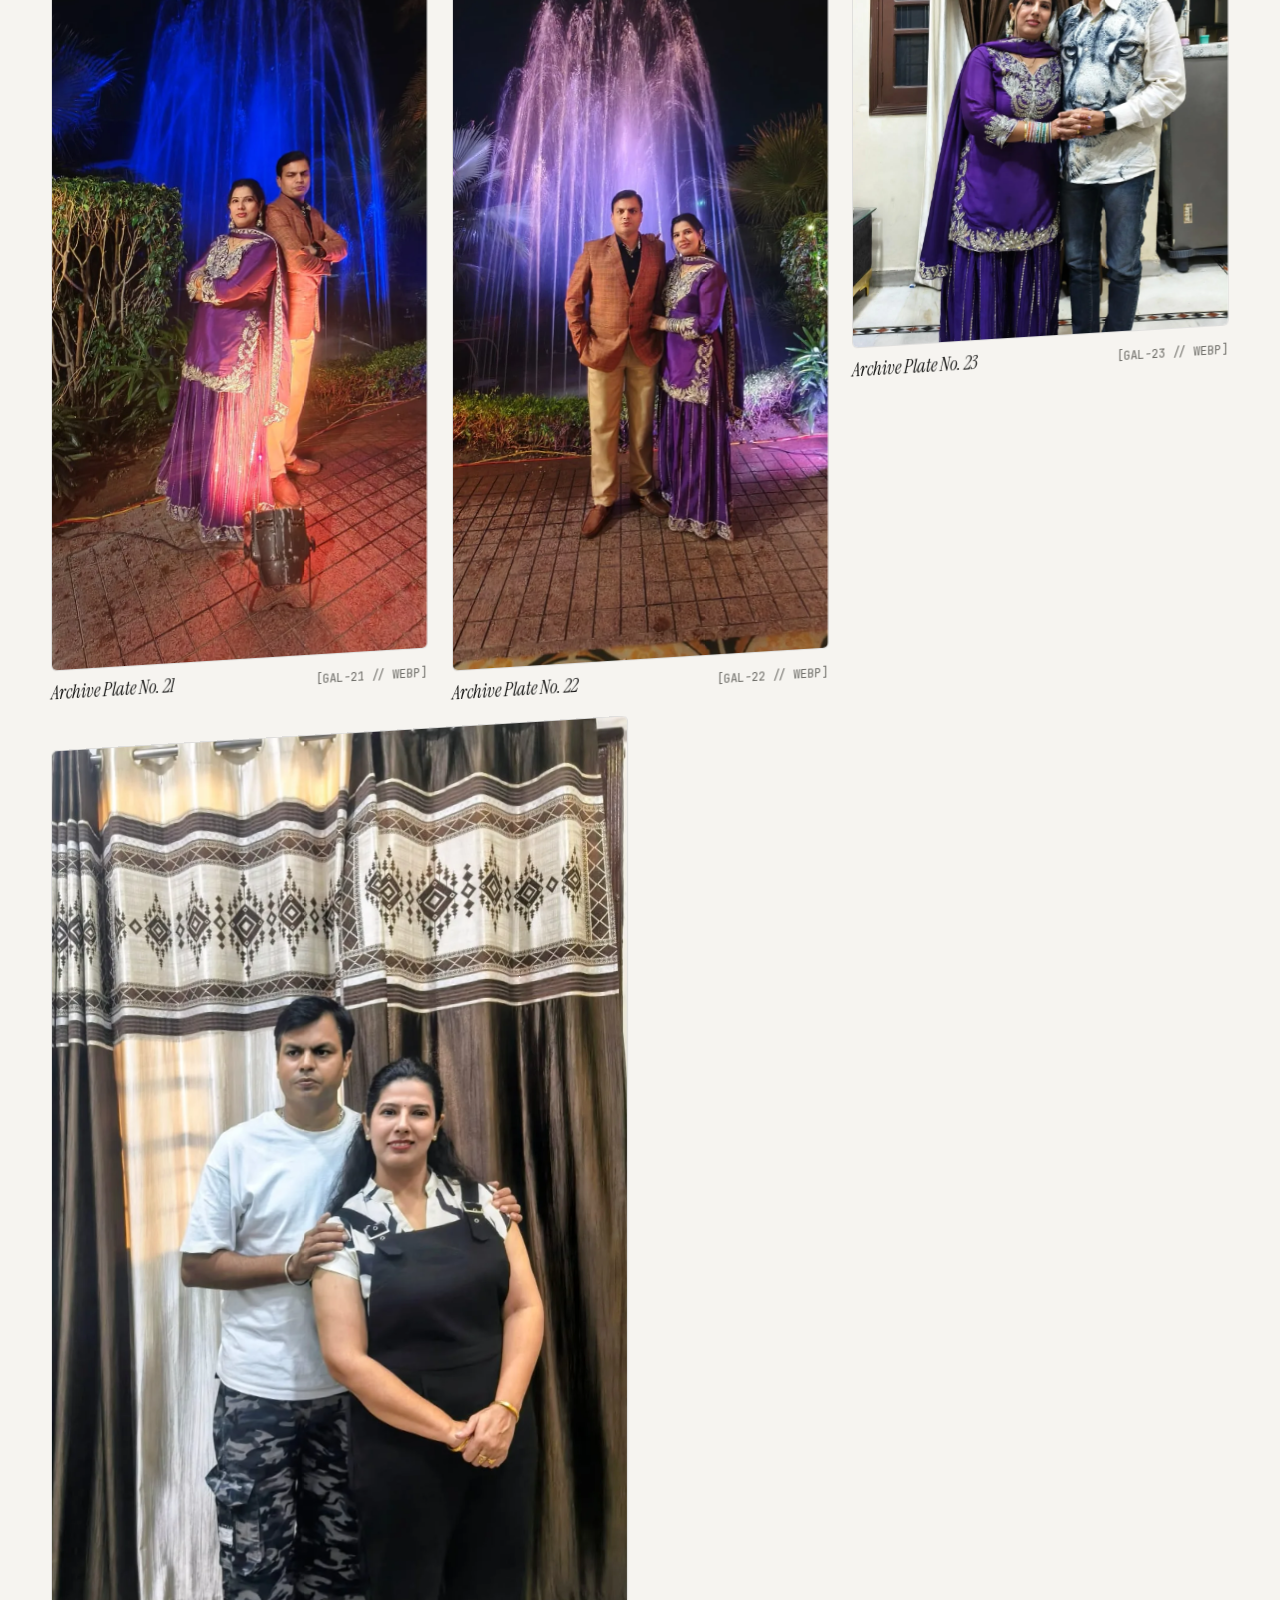
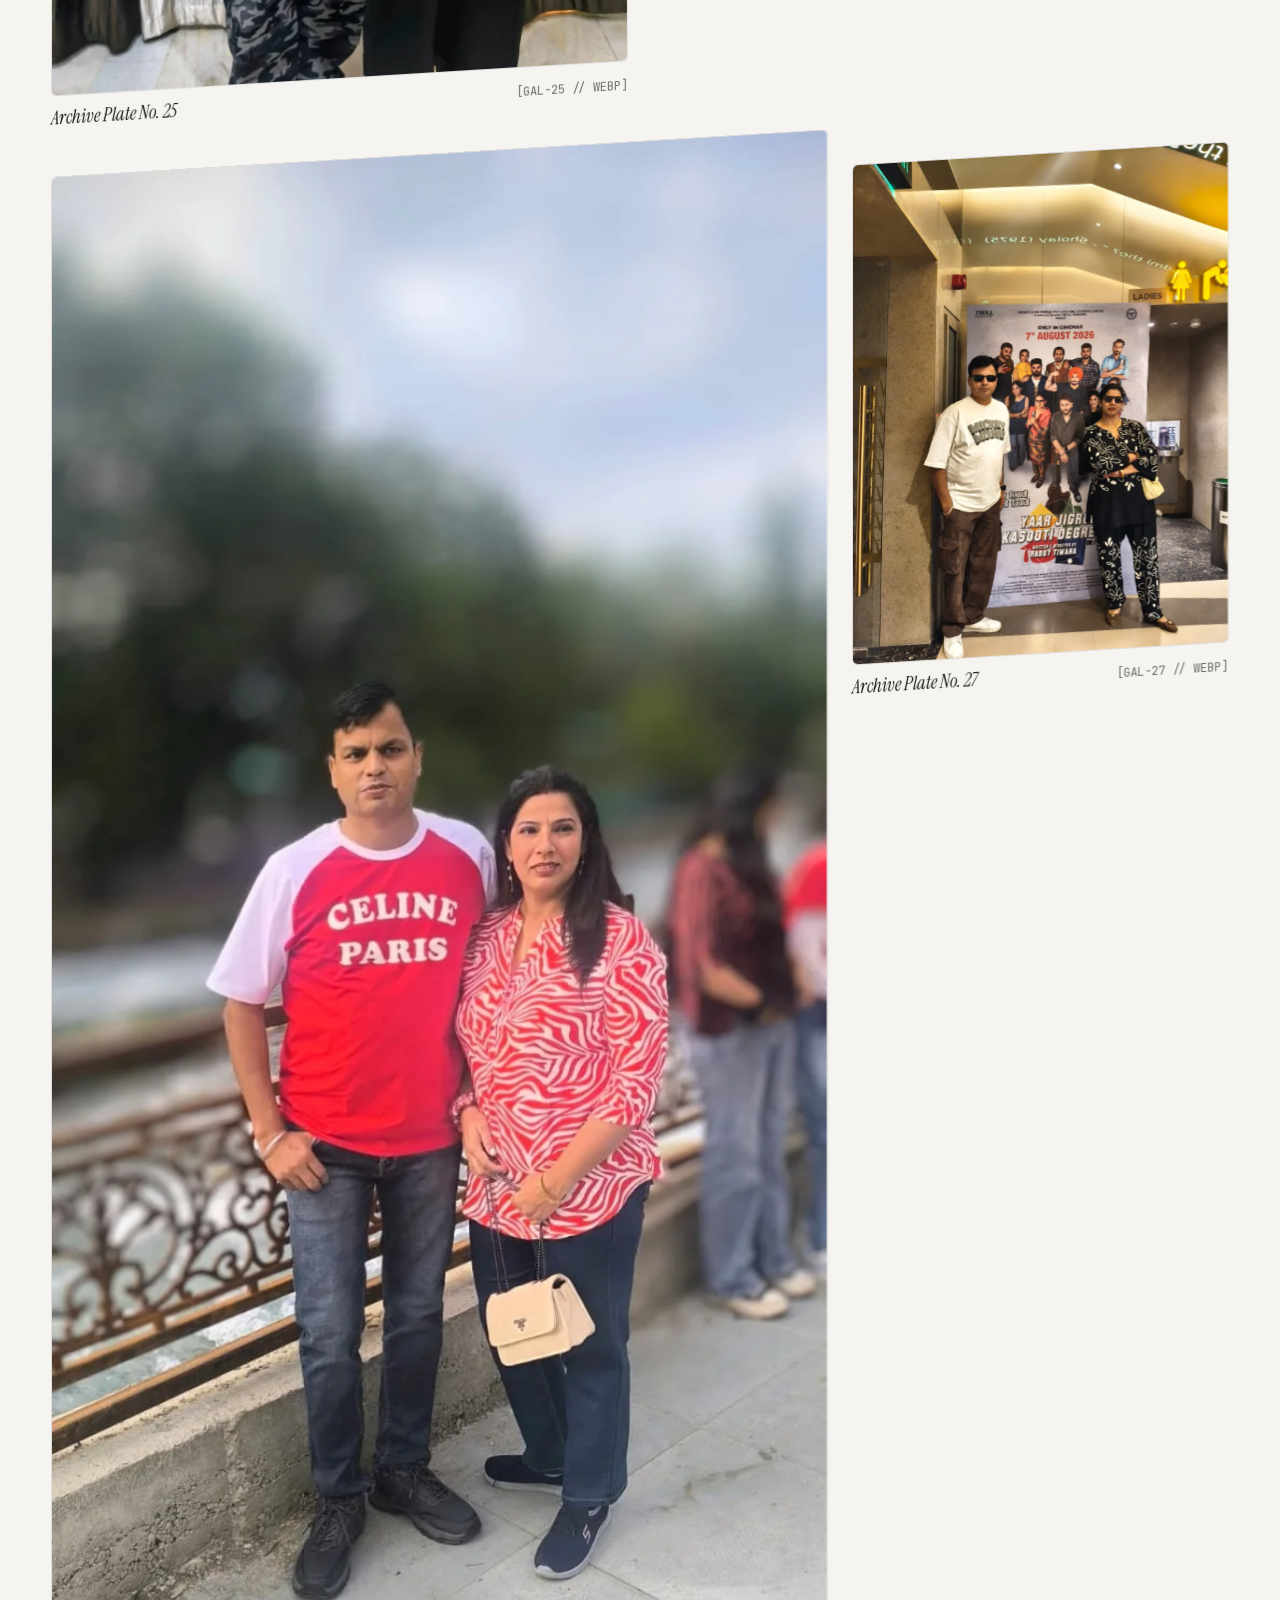
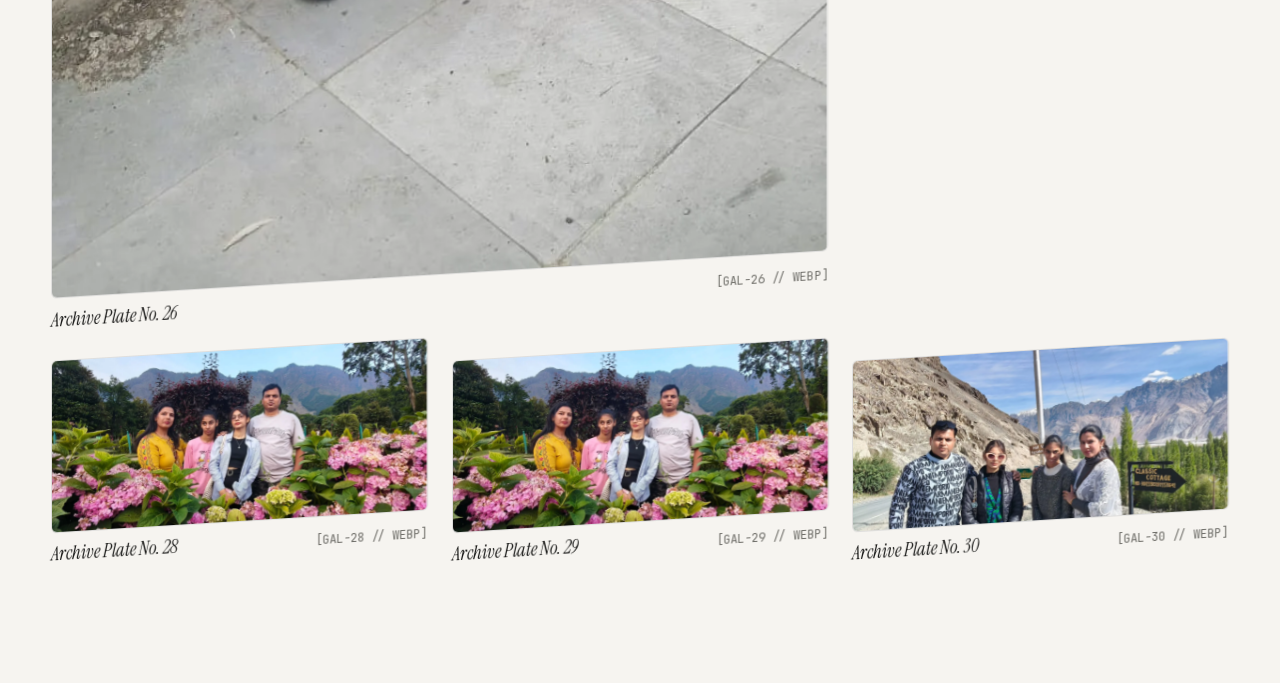
==== commit 19a7e4d1: "Adjust text size and width in gallery.html" ====
--- a/gallery.html
+++ b/gallery.html
@@ -91,6 +91,8 @@
       transition: background-color 0.45s cubic-bezier(0.16, 1, 0.3, 1), color 0.45s ease;
       overflow-x: hidden;
       -webkit-font-smoothing: antialiased;
+      -webkit-text-size-adjust: 100%;
+      text-size-adjust: 100%;
     }
 
     /* HUD Navigation Bar */
@@ -568,6 +570,24 @@
 
     body.lightbox-locked {
       overflow: hidden;
+    }
+
+    /* Compact HUD on phones */
+    @media (max-width: 640px) {
+      .hud-header {
+        top: 0.6rem;
+        gap: 0.25rem;
+        padding: 0.35rem 0.5rem;
+        width: calc(100vw - 1.2rem);
+        max-width: calc(100vw - 1.2rem);
+      }
+      .hud-btn {
+        font-size: 0.62rem;
+        padding: 0.3rem 0.5rem;
+      }
+      .hud-divider {
+        display: none;
+      }
     }
 
     /* Reduced motion: no skew, no smooth scroll, no hover zoom, calmer video */
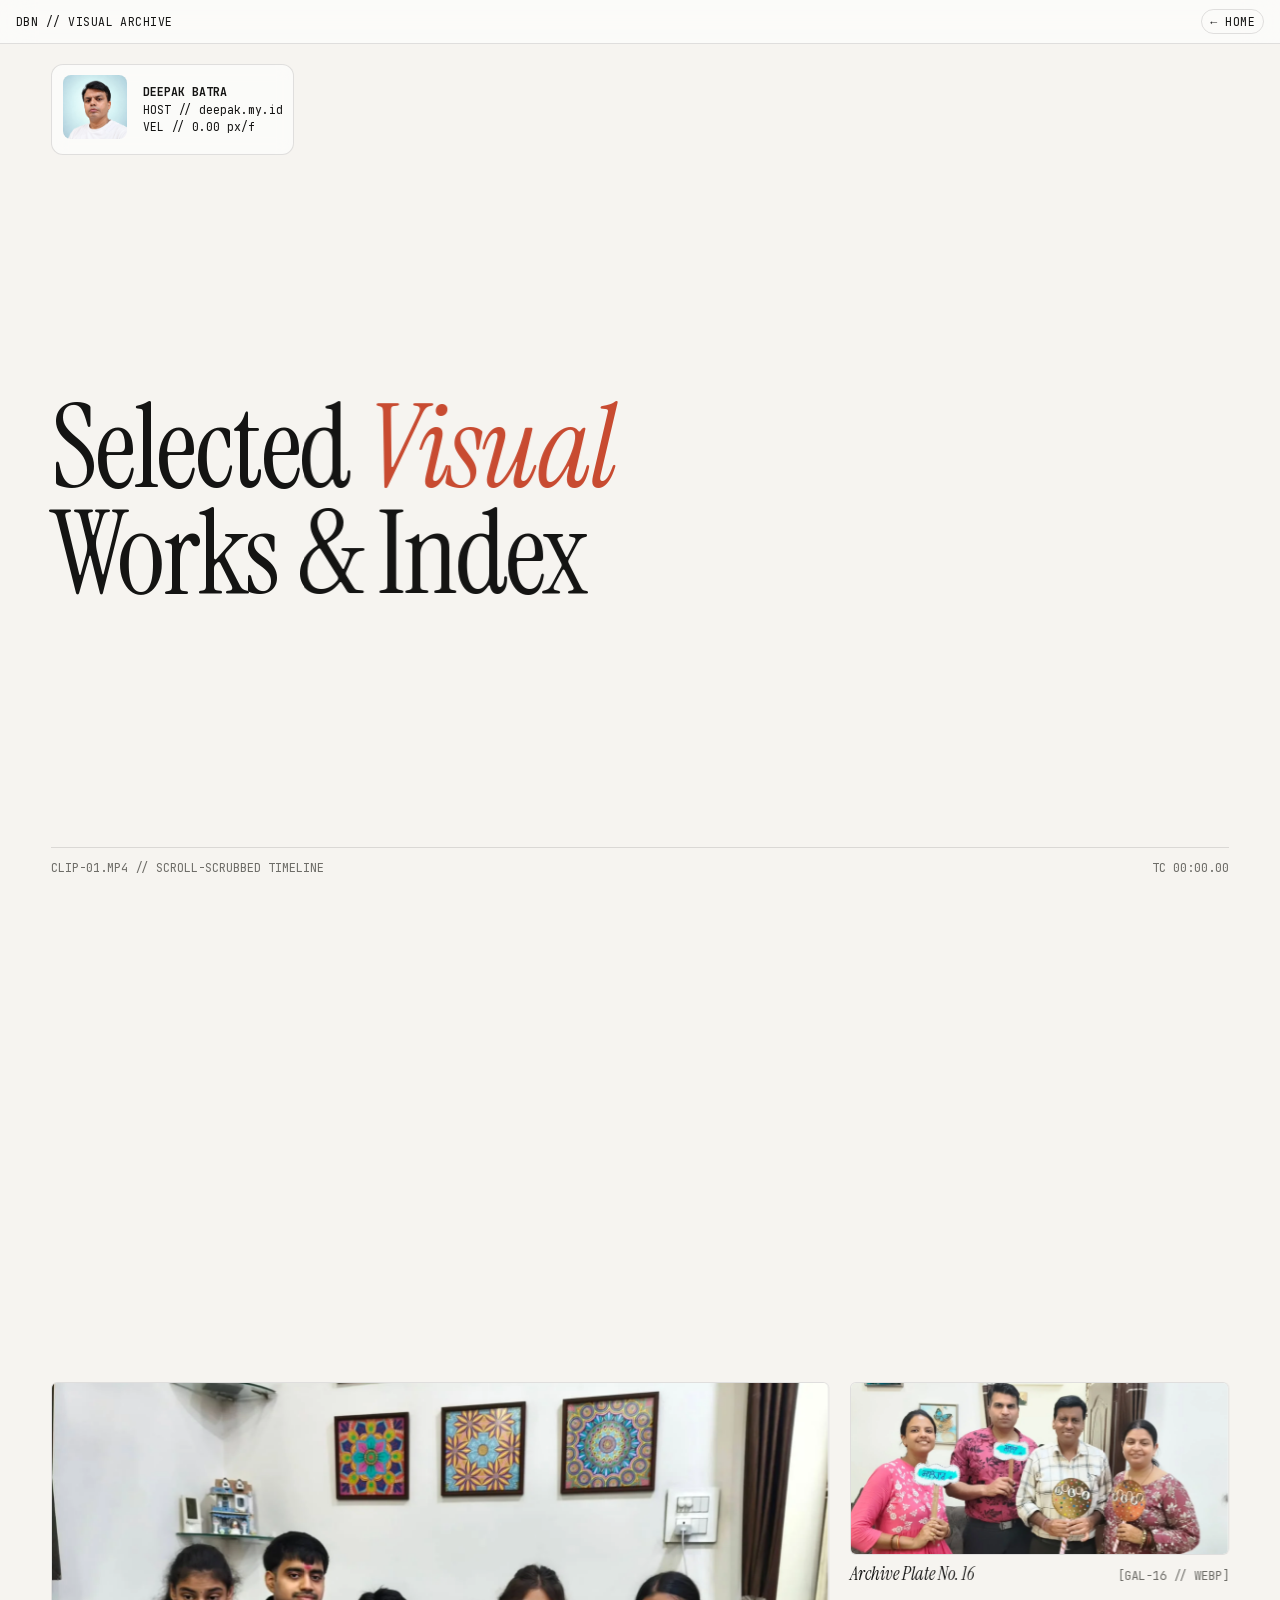
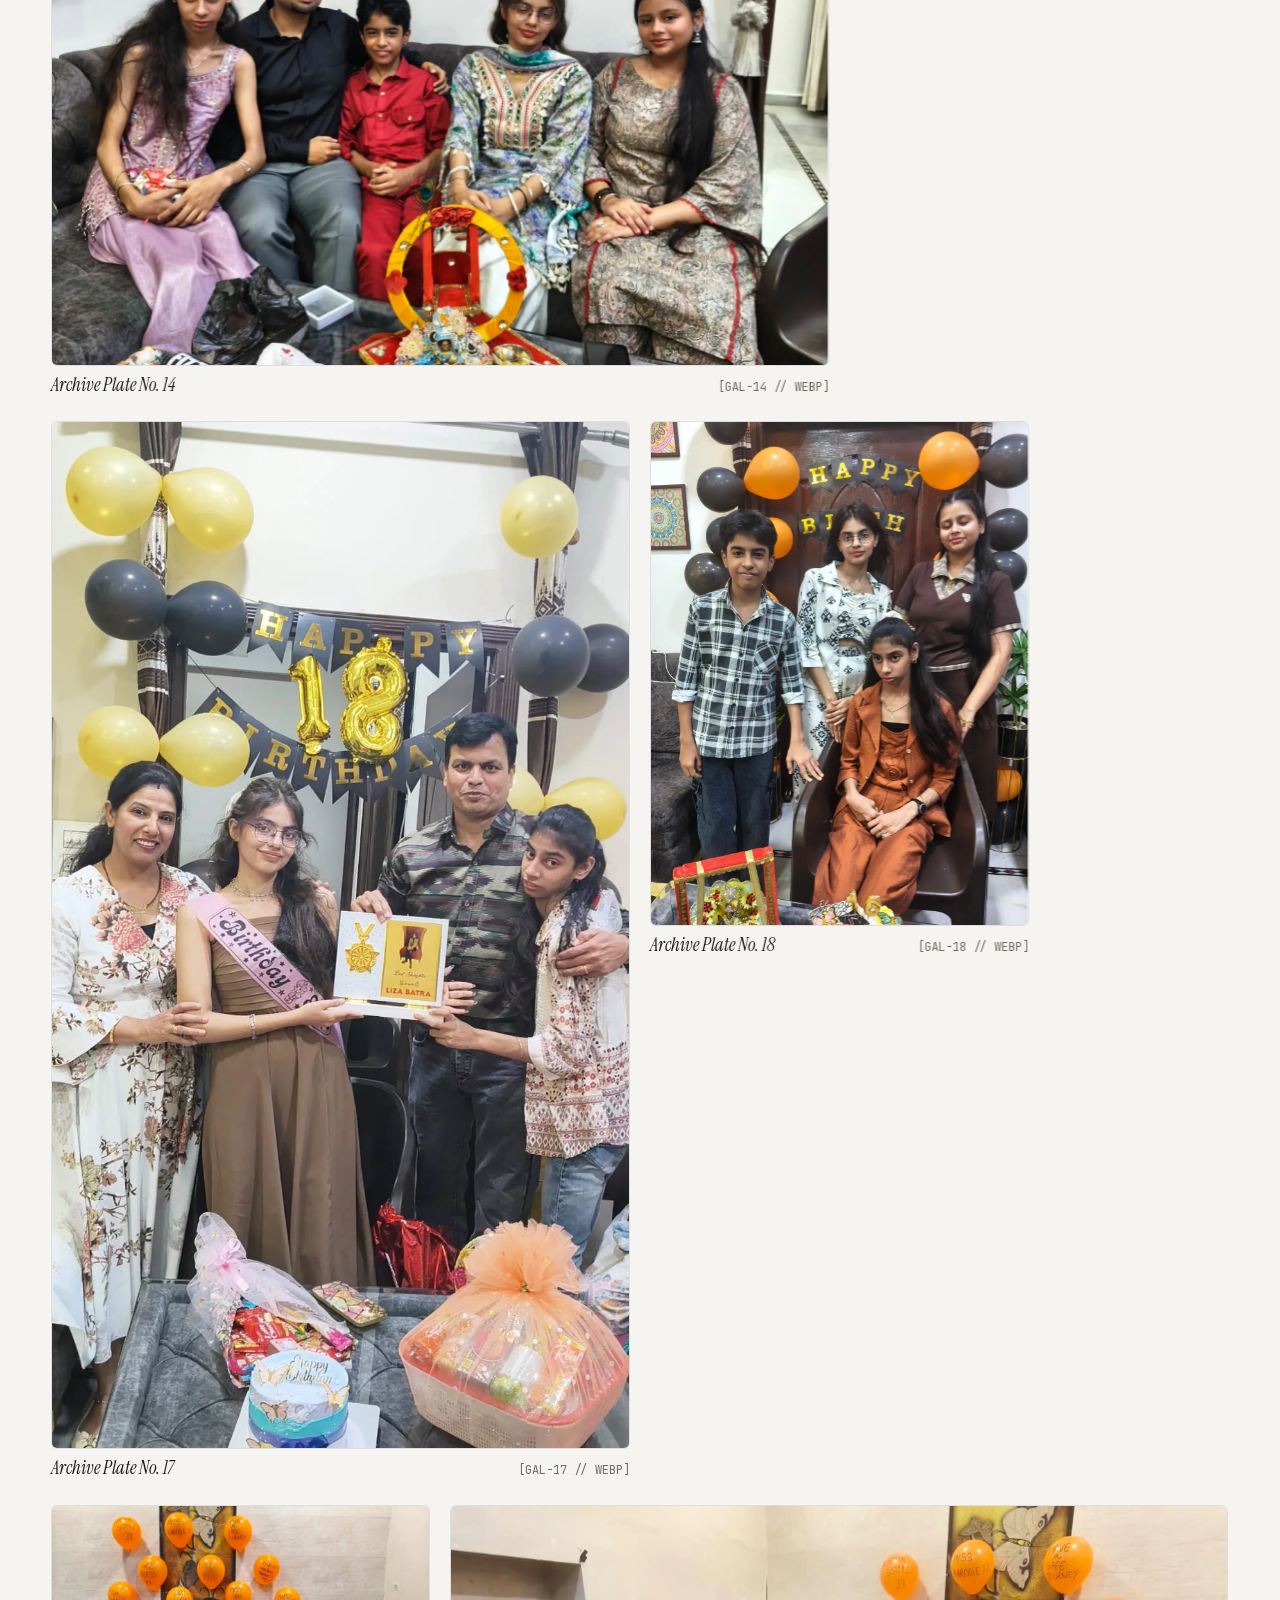
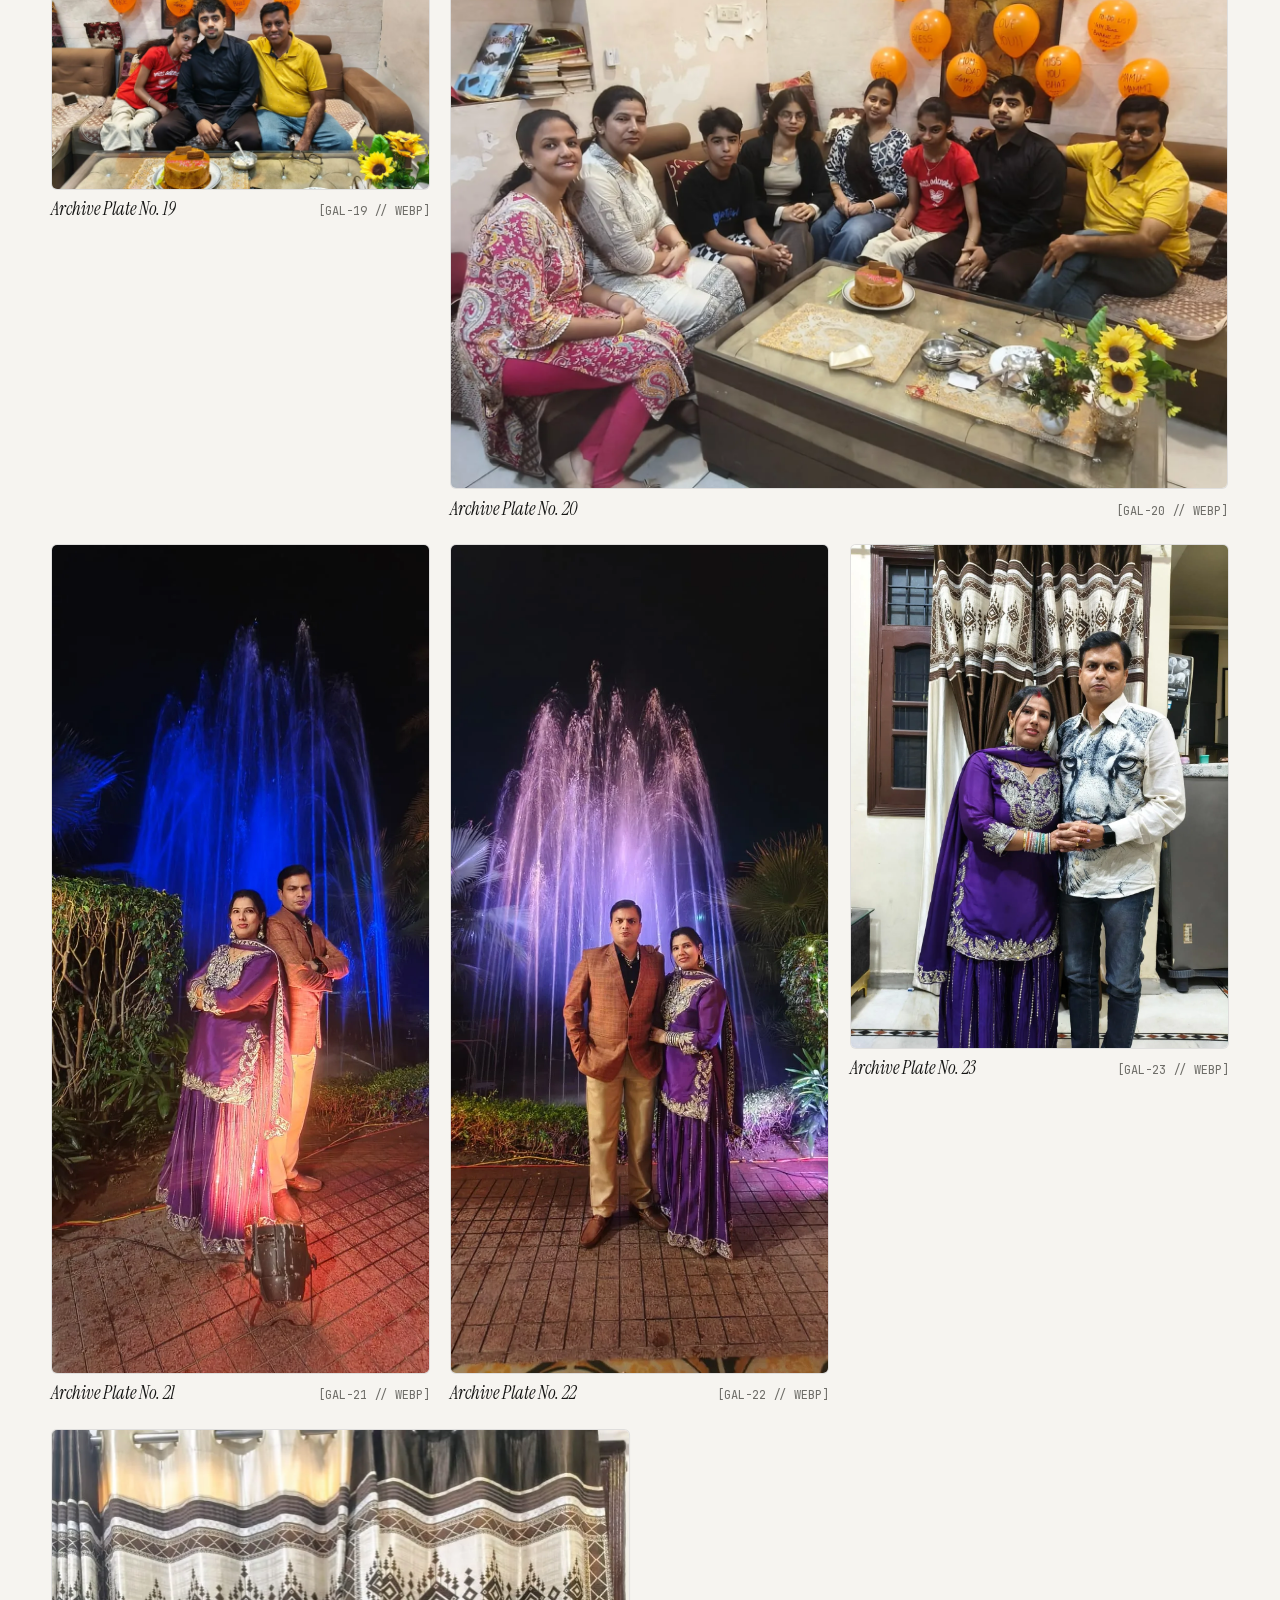
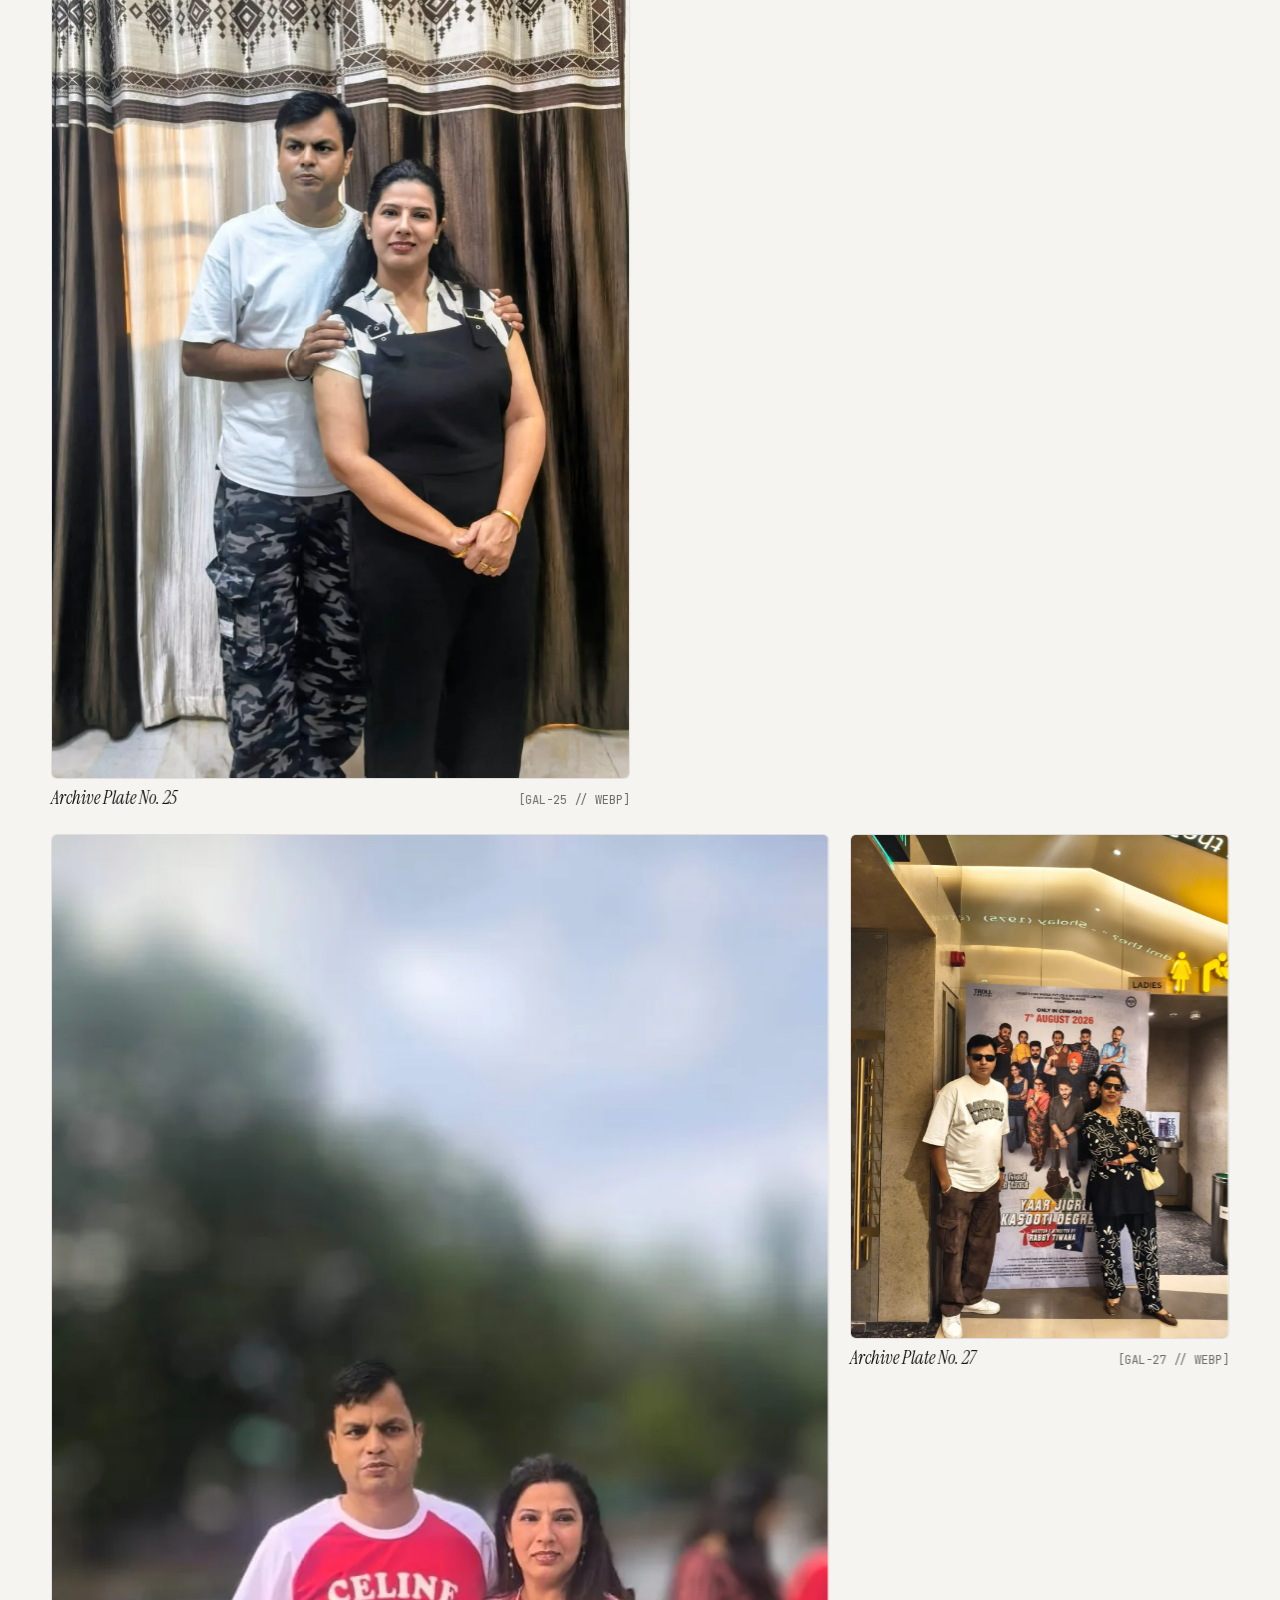
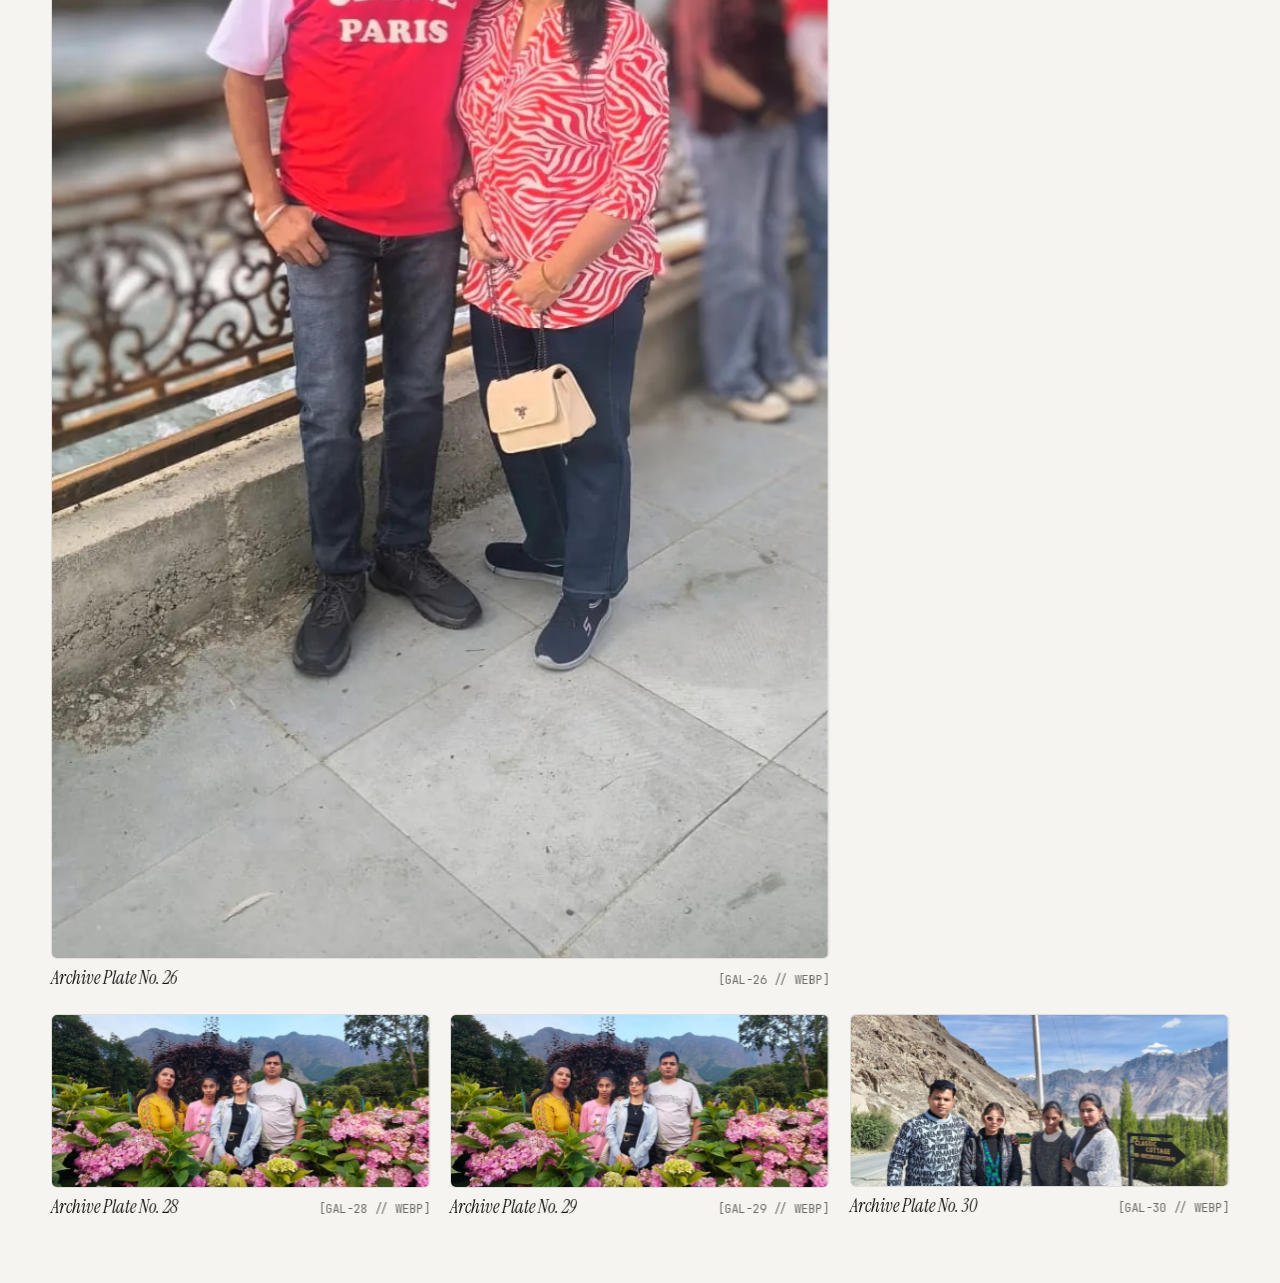
==== commit 10bde2f9: "Update gallery.html" ====
--- a/gallery.html
+++ b/gallery.html
@@ -1,22 +1,22 @@
 <!DOCTYPE html>
-<html lang="en" data-mode="editorial" data-view="scroll">
+<html lang="en">
 <head>
   <meta charset="UTF-8" />
   <meta name="viewport" content="width=device-width, initial-scale=1.0" />
   <title>Deepak Batra — Visual Archive &amp; Portfolio</title>
-  <meta name="description" content="A visual archive of Deepak Batra's photography — 15 frames in three views: editorial scroll, darkroom contact sheet and an infinite 2D canvas." />
+  <meta name="description" content="A visual archive of Deepak Batra's photography — 15 frames in a tight editorial scroll with a scroll-scrubbed cinema intro." />
   <link rel="canonical" href="https://deepak.my.id/gallery.html" />
 
   <!-- Social / link previews -->
   <meta property="og:type" content="website" />
   <meta property="og:site_name" content="Deepak Batra" />
   <meta property="og:title" content="Deepak Batra — Visual Archive" />
-  <meta property="og:description" content="15 frames, three views: editorial scroll, darkroom contact sheet and an infinite 2D canvas." />
+  <meta property="og:description" content="15 frames in a tight editorial scroll with a scroll-scrubbed cinema intro." />
   <meta property="og:url" content="https://deepak.my.id/gallery.html" />
   <meta property="og:image" content="https://deepak.my.id/gallery-16.webp" />
   <meta name="twitter:card" content="summary_large_image" />
   <meta name="twitter:title" content="Deepak Batra — Visual Archive" />
-  <meta name="twitter:description" content="15 frames, three views: editorial scroll, darkroom contact sheet and an infinite 2D canvas." />
+  <meta name="twitter:description" content="15 frames in a tight editorial scroll with a scroll-scrubbed cinema intro." />
   <meta name="twitter:image" content="https://deepak.my.id/gallery-16.webp" />
 
   <link rel="icon" href="icon.svg" type="image/svg+xml" />
@@ -69,15 +69,6 @@
       --font-mono: 'JetBrains Mono', monospace;
     }
 
-    [data-mode="raw"] {
-      --bg: #0b0b0c;
-      --fg: #e4e4e0;
-      --muted: #7c7c77;
-      --accent: #00ff66;
-      --border: rgba(228, 228, 224, 0.14);
-      --card-bg: rgba(22, 22, 24, 0.85);
-    }
-
     * {
       box-sizing: border-box;
       margin: 0;
@@ -88,73 +79,53 @@
       background-color: var(--bg);
       color: var(--fg);
       font-family: var(--font-sans);
-      transition: background-color 0.45s cubic-bezier(0.16, 1, 0.3, 1), color 0.45s ease;
       overflow-x: hidden;
       -webkit-font-smoothing: antialiased;
       -webkit-text-size-adjust: 100%;
       text-size-adjust: 100%;
     }
 
-    /* HUD Navigation Bar */
-    .hud-header {
+    /* Minimal Top Bar */
+    .topbar {
       position: fixed;
-      top: 1.25rem;
-      left: 50%;
-      transform: translateX(-50%);
+      top: 0;
+      left: 0;
+      right: 0;
       z-index: 1000;
       display: flex;
       align-items: center;
-      gap: 0.5rem;
-      padding: 0.45rem 0.75rem;
+      justify-content: space-between;
+      gap: 0.75rem;
+      padding: 0.55rem 1rem;
       background: var(--card-bg);
       backdrop-filter: blur(16px);
       -webkit-backdrop-filter: blur(16px);
+      border-bottom: 1px solid var(--border);
+      font-family: var(--font-mono);
+      font-size: 0.72rem;
+      letter-spacing: 0.04em;
+      text-transform: uppercase;
+    }
+
+    .topbar a {
+      color: var(--fg);
+      text-decoration: none;
+      padding: 0.25rem 0.5rem;
       border: 1px solid var(--border);
       border-radius: 999px;
-      font-family: var(--font-mono);
-      font-size: 0.72rem;
-      box-shadow: 0 8px 30px rgba(0, 0, 0, 0.06);
-      max-width: 96vw;
-      flex-wrap: wrap;
-      justify-content: center;
-    }
-
-    .hud-btn {
-      background: transparent;
-      border: 1px solid transparent;
-      color: var(--fg);
-      font-family: var(--font-mono);
-      font-size: 0.72rem;
-      padding: 0.38rem 0.75rem;
-      border-radius: 999px;
-      cursor: pointer;
-      transition: all 0.2s ease;
-      text-transform: uppercase;
-      letter-spacing: 0.04em;
-    }
-
-    .hud-btn:hover {
-      border-color: var(--border);
-    }
-
-    .hud-btn:focus-visible,
+      transition: background 0.2s ease, color 0.2s ease;
+    }
+
+    .topbar a:hover {
+      background: var(--fg);
+      color: var(--bg);
+    }
+
+    .topbar a:focus-visible,
     .gallery-item:focus-visible,
-    .contact-cell:focus-visible,
     .lightbox-close:focus-visible {
       outline: 2px solid var(--accent);
       outline-offset: 2px;
-    }
-
-    .hud-btn.active {
-      background: var(--fg);
-      color: var(--bg);
-    }
-
-    .hud-divider {
-      width: 1px;
-      height: 14px;
-      background: var(--border);
-      margin: 0 0.25rem;
     }
 
     /* Kinetic Velocity Distortion */
@@ -167,7 +138,7 @@
     /* Hero & Scroll-Scrubbed Cinema */
     .hero-cinema {
       position: relative;
-      height: 240vh;
+      height: 150vh;
     }
 
     .cinema-sticky {
@@ -179,7 +150,7 @@
       display: flex;
       flex-direction: column;
       justify-content: space-between;
-      padding: 6rem 4vw 3rem;
+      padding: 4rem 4vw 1.5rem;
       overflow: hidden;
     }
 
@@ -192,11 +163,6 @@
       transition: opacity 0.4s ease;
     }
 
-    [data-mode="raw"] .cinema-video-wrap {
-      opacity: 0.18;
-      filter: grayscale(100%) contrast(140%);
-    }
-
     .cinema-video-wrap video {
       width: 100%;
       height: 100%;
@@ -209,7 +175,7 @@
       display: flex;
       justify-content: space-between;
       align-items: flex-start;
-      gap: 2rem;
+      gap: 1rem;
       flex-wrap: wrap;
     }
 
@@ -241,7 +207,7 @@
       position: relative;
       z-index: 2;
       font-family: var(--font-serif);
-      font-size: clamp(3.5rem, 10vw, 9rem);
+      font-size: clamp(2.75rem, 9vw, 8rem);
       font-weight: 400;
       line-height: 0.92;
       letter-spacing: -0.02em;
@@ -250,13 +216,6 @@
     .hero-title em {
       font-style: italic;
       color: var(--accent);
-    }
-
-    [data-mode="raw"] .hero-title {
-      font-family: var(--font-mono);
-      font-size: clamp(2rem, 5.5vw, 4.5rem);
-      letter-spacing: -0.04em;
-      text-transform: uppercase;
     }
 
     .cinema-scrub-bar {
@@ -270,12 +229,12 @@
       font-size: 0.75rem;
       color: var(--muted);
       border-top: 1px solid var(--border);
-      padding-top: 1rem;
-    }
-
-    /* VIEW 1: Editorial Scroll & RAW Table */
+      padding-top: 0.75rem;
+    }
+
+    /* Editorial Scroll Archive */
     .archive-section {
-      padding: 4rem 4vw 8rem;
+      padding: 2rem 4vw 4rem;
       max-width: 1600px;
       margin: 0 auto;
     }
@@ -283,7 +242,7 @@
     .editorial-grid {
       display: grid;
       grid-template-columns: repeat(12, 1fr);
-      gap: 2.5rem 1.5rem;
+      gap: 1.5rem 1.25rem;
     }
 
     .gallery-item {
@@ -298,14 +257,6 @@
 
     .gallery-item:nth-child(7n+3) {
       grid-column: span 6;
-    }
-
-    @media (max-width: 900px) {
-      .gallery-item,
-      .gallery-item:nth-child(5n+1),
-      .gallery-item:nth-child(7n+3) {
-        grid-column: span 12;
-      }
     }
 
     .img-frame {
@@ -331,7 +282,7 @@
       display: flex;
       justify-content: space-between;
       align-items: baseline;
-      margin-top: 0.6rem;
+      margin-top: 0.45rem;
       font-family: var(--font-mono);
       font-size: 0.75rem;
       color: var(--muted);
@@ -344,184 +295,25 @@
       color: var(--fg);
     }
 
-    /* RAW Index Table Mode */
-    [data-mode="raw"] .editorial-grid {
-      display: flex;
-      flex-direction: column;
-      gap: 0;
-      border-top: 1px solid var(--border);
-    }
-
-    [data-mode="raw"] .gallery-item {
-      display: flex;
-      align-items: center;
-      justify-content: space-between;
-      padding: 0.85rem 1rem;
-      border-bottom: 1px solid var(--border);
-      font-family: var(--font-mono);
-    }
-
-    [data-mode="raw"] .gallery-item:hover {
-      background: rgba(0, 255, 102, 0.06);
-    }
-
-    [data-mode="raw"] .img-frame {
-      width: 90px;
-      height: 56px;
-      flex-shrink: 0;
-    }
-
-    [data-mode="raw"] .img-frame img {
-      width: 100%;
-      height: 100%;
-      object-fit: cover;
-    }
-
-    [data-mode="raw"] .item-caption {
-      flex: 1;
-      margin-top: 0;
-      margin-left: 1.5rem;
-    }
-
-    /* VIEW 2: Darkroom Contact Sheet & Loupe */
-    .contact-sheet-view {
-      display: none;
-      min-height: 100vh;
-      padding: 7rem 4vw 4rem;
-      flex-direction: column;
-      justify-content: center;
-    }
-
-    .contact-grid {
-      display: grid;
-      grid-template-columns: repeat(auto-fill, minmax(150px, 1fr));
-      gap: 1rem;
-    }
-
-    .contact-cell {
-      border: 1px solid var(--border);
-      padding: 0.5rem;
-      background: var(--card-bg);
-      cursor: crosshair;
-      transition: transform 0.35s cubic-bezier(0.16, 1, 0.3, 1), z-index 0s;
-      position: relative;
-    }
-
-    .contact-cell img {
-      width: 100%;
-      aspect-ratio: 1 / 1;
-      object-fit: cover;
-      filter: grayscale(100%) contrast(115%);
-      transition: filter 0.3s ease;
-    }
-
-    @media (hover: hover) {
-      .contact-cell:hover {
-        transform: scale(1.85);
-        z-index: 50;
-        box-shadow: 0 20px 50px rgba(0, 0, 0, 0.35);
-        background: var(--bg);
-      }
-
-      .contact-cell:hover img {
-        filter: grayscale(0%) contrast(100%);
-      }
-    }
-
-    .contact-cell:focus-visible {
-      z-index: 50;
-    }
-
-    .contact-cell:focus-visible img {
-      filter: grayscale(0%) contrast(100%);
-    }
-
-    .contact-code {
-      font-family: var(--font-mono);
-      font-size: 0.65rem;
-      color: var(--muted);
-      margin-top: 0.35rem;
-      display: flex;
-      justify-content: space-between;
-    }
-
-    /* VIEW 3: Infinite 2D Moodboard Canvas */
-    .canvas-view {
-      display: none;
-      position: fixed;
-      inset: 0;
-      overflow: hidden;
-      cursor: grab;
-      user-select: none;
-      touch-action: none;
-      -webkit-user-select: none;
-    }
-
-    .canvas-view:active {
-      cursor: grabbing;
-    }
-
-    .canvas-plane {
-      position: absolute;
-      top: 50%;
-      left: 50%;
-      width: 3200px;
-      height: 2400px;
-      transform: translate(-50%, -50%);
-      will-change: transform;
-    }
-
-    .canvas-node {
-      position: absolute;
-      width: 280px;
-      padding: 0.6rem;
-      background: var(--card-bg);
-      border: 1px solid var(--border);
-      border-radius: 8px;
-      backdrop-filter: blur(8px);
-      transition: box-shadow 0.25s ease;
-    }
-
-    .canvas-node:hover {
-      z-index: 20;
-      box-shadow: 0 16px 40px rgba(0, 0, 0, 0.18);
-    }
-
-    .canvas-node img {
-      width: 100%;
-      border-radius: 4px;
-      display: block;
-      pointer-events: none;
-    }
-
-    .canvas-node-meta {
-      font-family: var(--font-mono);
-      font-size: 0.68rem;
-      margin-top: 0.45rem;
-      color: var(--muted);
-      display: flex;
-      justify-content: space-between;
-    }
-
-    .canvas-hud-coords {
-      position: fixed;
-      bottom: 1.5rem;
-      right: 1.5rem;
-      z-index: 900;
-      padding: 0.5rem 0.85rem;
-      background: var(--card-bg);
-      border: 1px solid var(--border);
-      border-radius: 8px;
-      font-family: var(--font-mono);
-      font-size: 0.72rem;
-    }
-
-    /* View Switching Rules */
-    [data-view="contact"] .scroll-view-wrapper { display: none; }
-    [data-view="contact"] .contact-sheet-view { display: flex; }
-
-    [data-view="canvas"] .scroll-view-wrapper { display: none; }
-    [data-view="canvas"] .canvas-view { display: block; }
+    /* Denser mobile: two columns, smaller captions */
+    @media (max-width: 900px) {
+      .editorial-grid {
+        gap: 1rem 0.75rem;
+      }
+      .gallery-item,
+      .gallery-item:nth-child(5n+1),
+      .gallery-item:nth-child(7n+3) {
+        grid-column: span 6;
+      }
+      .item-caption {
+        flex-direction: column;
+        gap: 0.1rem;
+        font-size: 0.62rem;
+      }
+      .item-caption .serif-label {
+        font-size: 0.95rem;
+      }
+    }
 
     /* Lightbox Modal */
     .lightbox {
@@ -558,35 +350,22 @@
       border: 1px solid rgba(255, 255, 255, 0.35);
       background: rgba(255, 255, 255, 0.08);
       color: #fff;
-      font-family: var(--font-mono);
-      font-size: 1.1rem;
+      font-size: 1.4rem;
       line-height: 1;
       cursor: pointer;
     }
 
-    .lightbox-close:hover {
-      background: rgba(255, 255, 255, 0.2);
-    }
-
     body.lightbox-locked {
       overflow: hidden;
     }
 
-    /* Compact HUD on phones */
     @media (max-width: 640px) {
-      .hud-header {
-        top: 0.6rem;
-        gap: 0.25rem;
-        padding: 0.35rem 0.5rem;
-        width: calc(100vw - 1.2rem);
-        max-width: calc(100vw - 1.2rem);
-      }
-      .hud-btn {
-        font-size: 0.62rem;
-        padding: 0.3rem 0.5rem;
-      }
-      .hud-divider {
-        display: none;
+      .lightbox {
+        padding: 1rem;
+      }
+      .lightbox img {
+        max-width: 94vw;
+        max-height: 80vh;
       }
     }
 
@@ -601,18 +380,11 @@
         will-change: auto;
       }
       .img-frame img,
-      .contact-cell,
-      .contact-cell img,
       .cinema-video-wrap {
         transition: none;
       }
       .gallery-item:hover .img-frame img {
         transform: none;
-      }
-      @media (hover: hover) {
-        .contact-cell:hover {
-          transform: none;
-        }
       }
       .hero-cinema {
         height: 100vh;
@@ -623,65 +395,47 @@
 </head>
 <body>
 
-  <!-- Floating HUD Controls -->
-  <nav class="hud-header" aria-label="Experience Controls">
-    <button class="hud-btn active" data-set-view="scroll">01. Scroll</button>
-    <button class="hud-btn" data-set-view="contact">02. Contact Sheet</button>
-    <button class="hud-btn" data-set-view="canvas">03. 2D Canvas</button>
-    <div class="hud-divider"></div>
-    <button class="hud-btn" id="modeToggle" title="Shortcut: Press M" aria-pressed="false">Mode: Editorial</button>
-    <button class="hud-btn" id="audioToggle" aria-pressed="false">Audio: Off</button>
+  <!-- Minimal Top Bar -->
+  <nav class="topbar" aria-label="Navigation">
+    <span>DBN // Visual Archive</span>
+    <a href="index.html">&larr; Home</a>
   </nav>
 
-  <!-- VIEW 1: Scroll-Scrubbed Cinema + Archive -->
-  <div class="scroll-view-wrapper">
-    <section class="hero-cinema" id="cinemaSection">
-      <div class="cinema-sticky">
-        <div class="cinema-video-wrap">
-          <video id="heroVideo" src="clip-01.mp4" muted playsinline preload="metadata" aria-hidden="true" tabindex="-1"></video>
-        </div>
-
-        <div class="hero-top">
-          <div class="portrait-card">
-            <picture>
-              <source srcset="portrait-720.jpg" media="(max-width: 768px)" />
-              <img src="assets/portrait.jpg" alt="Deepak Batra" />
-            </picture>
-            <div class="portrait-meta">
-              <div><strong>DEEPAK BATRA</strong></div>
-              <div>HOST // deepak.my.id</div>
-              <div id="liveVelocity">VEL // 0.00 px/f</div>
-            </div>
+  <!-- Scroll-Scrubbed Cinema + Archive -->
+  <section class="hero-cinema" id="cinemaSection">
+    <div class="cinema-sticky">
+      <div class="cinema-video-wrap">
+        <video id="heroVideo" src="clip-01.mp4" muted playsinline preload="metadata" aria-hidden="true" tabindex="-1"></video>
+      </div>
+
+      <div class="hero-top">
+        <div class="portrait-card">
+          <picture>
+            <source srcset="portrait-720.jpg" media="(max-width: 768px)" />
+            <img src="assets/portrait.jpg" alt="Deepak Batra" />
+          </picture>
+          <div class="portrait-meta">
+            <div><strong>DEEPAK BATRA</strong></div>
+            <div>HOST // deepak.my.id</div>
+            <div id="liveVelocity">VEL // 0.00 px/f</div>
           </div>
-          <div class="portrait-meta">[PRESS M FOR RAW ARCHIVE]</div>
-        </div>
-
-        <h1 class="hero-title kinetic-skew">
-          Selected <em>Visual</em><br />Works &amp; Index
-        </h1>
-
-        <div class="cinema-scrub-bar">
-          <span>CLIP-01.MP4 // SCROLL-SCRUBBED TIMELINE</span>
-          <span id="timecodeDisplay">TC 00:00.00</span>
         </div>
       </div>
-    </section>
-
-    <main class="archive-section">
-      <div class="editorial-grid" id="editorialGrid"></div>
-    </main>
-  </div>
-
-  <!-- VIEW 2: Darkroom Contact Sheet -->
-  <section class="contact-sheet-view" aria-label="Contact sheet">
-    <div class="contact-grid" id="contactGrid"></div>
+
+      <h1 class="hero-title kinetic-skew">
+        Selected <em>Visual</em><br />Works &amp; Index
+      </h1>
+
+      <div class="cinema-scrub-bar">
+        <span>CLIP-01.MP4 // SCROLL-SCRUBBED TIMELINE</span>
+        <span id="timecodeDisplay">TC 00:00.00</span>
+      </div>
+    </div>
   </section>
 
-  <!-- VIEW 3: Infinite 2D Moodboard Canvas -->
-  <section class="canvas-view" id="canvasViewport" aria-label="Draggable moodboard canvas">
-    <div class="canvas-plane" id="canvasPlane"></div>
-    <div class="canvas-hud-coords" id="canvasCoords">X: 000 // Y: 000 (DRAG TO PAN)</div>
-  </section>
+  <main class="archive-section">
+    <div class="editorial-grid" id="editorialGrid"></div>
+  </main>
 
   <!-- Fullscreen Lightbox -->
   <div class="lightbox" id="lightbox" role="dialog" aria-modal="true" aria-label="Expanded photo">
@@ -694,41 +448,17 @@
   <script>
     // 1. Exact Gallery Manifest from Repository
     const galleryIds = [14, 16, 17, 18, 19, 20, 21, 22, 23, 25, 26, 27, 28, 29, 30];
-    const galleryItems = galleryIds.map((num, idx) => ({
+    const galleryItems = galleryIds.map((num) => ({
       id: `GAL-${num}`,
       num: num,
       src: `gallery-${num}.webp`,
-      title: `Archive Plate No. ${num}`,
-      coordX: ((idx % 5) - 2) * 480 + (idx % 2 === 0 ? 60 : -60),
-      coordY: (Math.floor(idx / 5) - 1) * 420 + (idx % 3 === 0 ? -50 : 50)
+      title: `Archive Plate No. ${num}`
     }));
 
     const reduceMotion = window.matchMedia('(prefers-reduced-motion: reduce)').matches;
 
-    // 2. Web Audio API Tactile Shutter Click
-    let audioEnabled = false;
-    let audioCtx = null;
-
-    function playTactileClick(freq = 800) {
-      if (!audioEnabled) return;
-      if (!audioCtx) audioCtx = new (window.AudioContext || window.webkitAudioContext)();
-      const osc = audioCtx.createOscillator();
-      const gain = audioCtx.createGain();
-      osc.type = 'triangle';
-      osc.frequency.setValueAtTime(freq, audioCtx.currentTime);
-      osc.frequency.exponentialRampToValueAtTime(80, audioCtx.currentTime + 0.025);
-      gain.gain.setValueAtTime(0.08, audioCtx.currentTime);
-      gain.gain.exponentialRampToValueAtTime(0.001, audioCtx.currentTime + 0.025);
-      osc.connect(gain);
-      gain.connect(audioCtx.destination);
-      osc.start();
-      osc.stop(audioCtx.currentTime + 0.03);
-    }
-
-    // 3. Populate All 3 Views
+    // 2. Populate the Editorial Scroll View
     const editorialGrid = document.getElementById('editorialGrid');
-    const contactGrid = document.getElementById('contactGrid');
-    const canvasPlane = document.getElementById('canvasPlane');
     const lightbox = document.getElementById('lightbox');
     const lightboxImg = document.getElementById('lightboxImg');
     const lightboxClose = document.getElementById('lightboxClose');
@@ -737,7 +467,6 @@
     let lastFocused = null;
 
     function openLightbox(item) {
-      playTactileClick(1200);
       lastFocused = document.activeElement;
       lightboxImg.src = item.src;
       lightboxImg.alt = item.title;
@@ -759,22 +488,12 @@
       if (e.target !== lightboxImg) closeLightbox();
     });
 
-    function makeKeyboardOpenable(el, item) {
+    galleryItems.forEach((item) => {
+      const el = document.createElement('article');
+      el.className = 'gallery-item kinetic-skew';
       el.setAttribute('tabindex', '0');
       el.setAttribute('role', 'button');
       el.setAttribute('aria-label', `Open ${item.title} full screen`);
-      el.addEventListener('keydown', (e) => {
-        if (e.key === 'Enter' || e.key === ' ') {
-          e.preventDefault();
-          openLightbox(item);
-        }
-      });
-    }
-
-    galleryItems.forEach((item) => {
-      // Populate Editorial / RAW Scroll View
-      const el = document.createElement('article');
-      el.className = 'gallery-item kinetic-skew';
       el.innerHTML = `
         <div class="img-frame">
           <img src="${item.src}" alt="${item.title}" loading="lazy" decoding="async" />
@@ -784,43 +503,17 @@
           <span>[${item.id} // WEBP]</span>
         </div>
       `;
-      el.addEventListener('mouseenter', () => playTactileClick(650));
       el.addEventListener('click', () => openLightbox(item));
-      makeKeyboardOpenable(el, item);
+      el.addEventListener('keydown', (e) => {
+        if (e.key === 'Enter' || e.key === ' ') {
+          e.preventDefault();
+          openLightbox(item);
+        }
+      });
       editorialGrid.appendChild(el);
-
-      // Populate Darkroom Contact Sheet
-      const cell = document.createElement('div');
-      cell.className = 'contact-cell';
-      cell.innerHTML = `
-        <img src="${item.src}" alt="${item.title}" loading="lazy" decoding="async" />
-        <div class="contact-code">
-          <span>#${item.num}</span>
-          <span>RAW</span>
-        </div>
-      `;
-      cell.addEventListener('mouseenter', () => playTactileClick(950));
-      cell.addEventListener('click', () => openLightbox(item));
-      makeKeyboardOpenable(cell, item);
-      contactGrid.appendChild(cell);
-
-      // Populate 2D Infinite Canvas
-      const node = document.createElement('div');
-      node.className = 'canvas-node';
-      node.style.left = `calc(50% + ${item.coordX}px)`;
-      node.style.top = `calc(50% + ${item.coordY}px)`;
-      node.innerHTML = `
-        <img src="${item.src}" alt="${item.title}" loading="lazy" decoding="async" />
-        <div class="canvas-node-meta">
-          <span>${item.id}</span>
-          <span>(${item.coordX}, ${item.coordY})</span>
-        </div>
-      `;
-      node.addEventListener('dblclick', () => openLightbox(item));
-      canvasPlane.appendChild(node);
     });
 
-    // 4. Lenis Smooth Scroll + Velocity Physics + Video Scrubbing
+    // 3. Lenis Smooth Scroll + Velocity Physics + Video Scrubbing
     const video = document.getElementById('heroVideo');
     const cinemaSection = document.getElementById('cinemaSection');
     const timecodeDisplay = document.getElementById('timecodeDisplay');
@@ -870,84 +563,9 @@
       liveVelocity.textContent = 'VEL // reduced motion';
     }
 
-    // 5. Draggable 2D Canvas Logic
-    const canvasViewport = document.getElementById('canvasViewport');
-    const canvasCoords = document.getElementById('canvasCoords');
-    let isDragging = false, startX = 0, startY = 0, panX = 0, panY = 0, dragDist = 0;
-
-    canvasViewport.addEventListener('pointerdown', (e) => {
-      isDragging = true;
-      dragDist = 0;
-      startX = e.clientX - panX;
-      startY = e.clientY - panY;
-    });
-
-    window.addEventListener('pointermove', (e) => {
-      if (!isDragging) return;
-      const newPanX = e.clientX - startX;
-      const newPanY = e.clientY - startY;
-      dragDist = Math.max(dragDist, Math.abs(newPanX - panX) + Math.abs(newPanY - panY));
-      panX = newPanX;
-      panY = newPanY;
-      canvasPlane.style.transform = `translate(calc(-50% + ${panX}px), calc(-50% + ${panY}px))`;
-      canvasCoords.textContent = `X: ${Math.round(-panX)} // Y: ${Math.round(-panY)} (TAP OR DBL-CLICK TO ZOOM)`;
-    });
-
-    window.addEventListener('pointerup', (e) => {
-      if (!isDragging) return;
-      isDragging = false;
-      // Single tap (no real drag) on a node opens it - needed on touch, where dblclick is unreliable
-      if (dragDist < 8) {
-        const node = e.target.closest && e.target.closest('.canvas-node');
-        if (node) {
-          const idx = Array.prototype.indexOf.call(canvasPlane.children, node);
-          if (idx > -1) openLightbox(galleryItems[idx]);
-        }
-      }
-    });
-
-    // 6. View & Persona Mode Toggles
-    const htmlEl = document.documentElement;
-    const modeToggle = document.getElementById('modeToggle');
-    const audioToggle = document.getElementById('audioToggle');
-
-    function toggleMode() {
-      playTactileClick(520);
-      const next = htmlEl.getAttribute('data-mode') === 'editorial' ? 'raw' : 'editorial';
-      htmlEl.setAttribute('data-mode', next);
-      modeToggle.textContent = `Mode: ${next.toUpperCase()}`;
-      modeToggle.setAttribute('aria-pressed', next === 'raw' ? 'true' : 'false');
-    }
-
-    modeToggle.addEventListener('click', toggleMode);
+    // 4. Escape closes the lightbox
     window.addEventListener('keydown', (e) => {
-      const tag = (document.activeElement && document.activeElement.tagName) || '';
-      if (e.key === 'Escape') {
-        closeLightbox();
-        return;
-      }
-      if (tag === 'INPUT' || tag === 'TEXTAREA' || tag === 'SELECT') return;
-      if (e.ctrlKey || e.metaKey || e.altKey) return;
-      if (e.key === 'm' || e.key === 'M') {
-        toggleMode();
-      }
-    });
-
-    document.querySelectorAll('[data-set-view]').forEach((btn) => {
-      btn.addEventListener('click', () => {
-        playTactileClick(880);
-        document.querySelectorAll('[data-set-view]').forEach(b => b.classList.remove('active'));
-        btn.classList.add('active');
-        htmlEl.setAttribute('data-view', btn.getAttribute('data-set-view'));
-      });
-    });
-
-    audioToggle.addEventListener('click', () => {
-      audioEnabled = !audioEnabled;
-      audioToggle.textContent = `Audio: ${audioEnabled ? 'On' : 'Off'}`;
-      audioToggle.classList.toggle('active', audioEnabled);
-      audioToggle.setAttribute('aria-pressed', audioEnabled ? 'true' : 'false');
-      if (audioEnabled) playTactileClick(1000);
+      if (e.key === 'Escape') closeLightbox();
     });
 
     // NOTE: this page deliberately does NOT register sw.js.
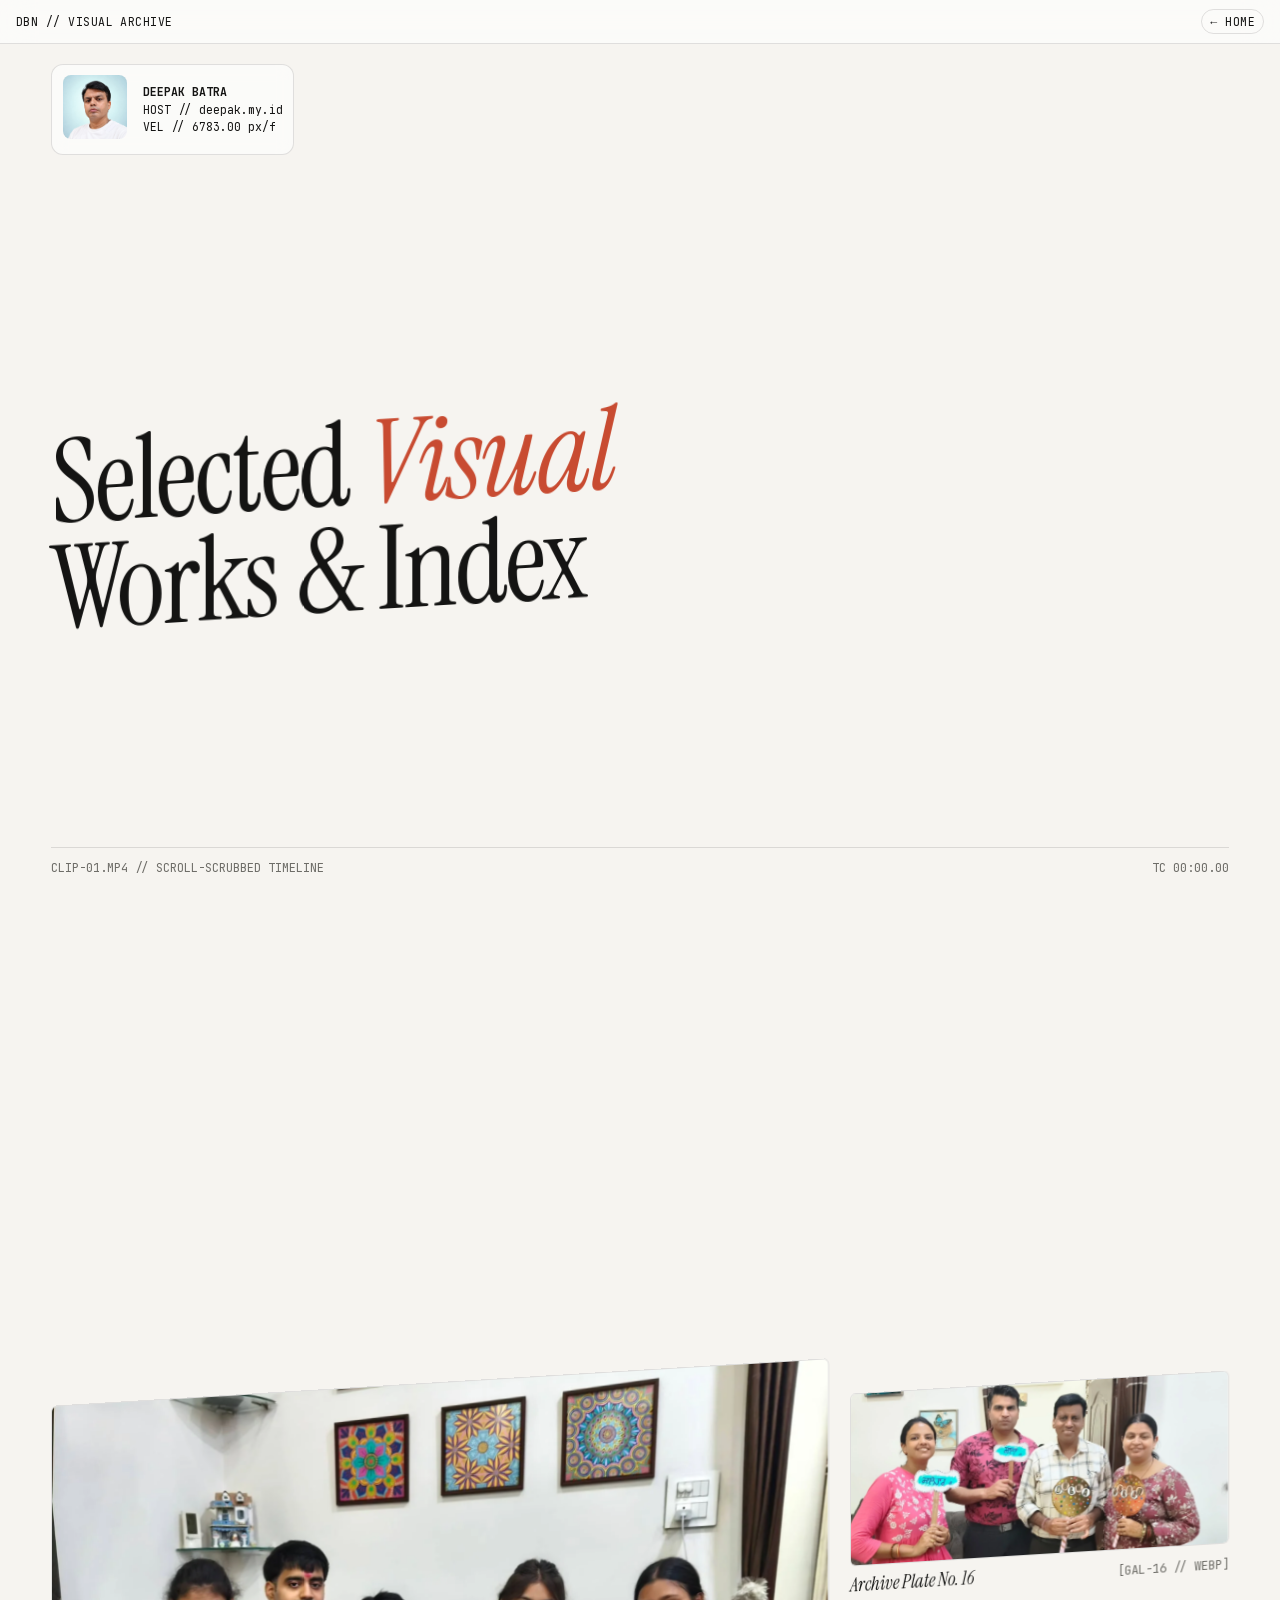
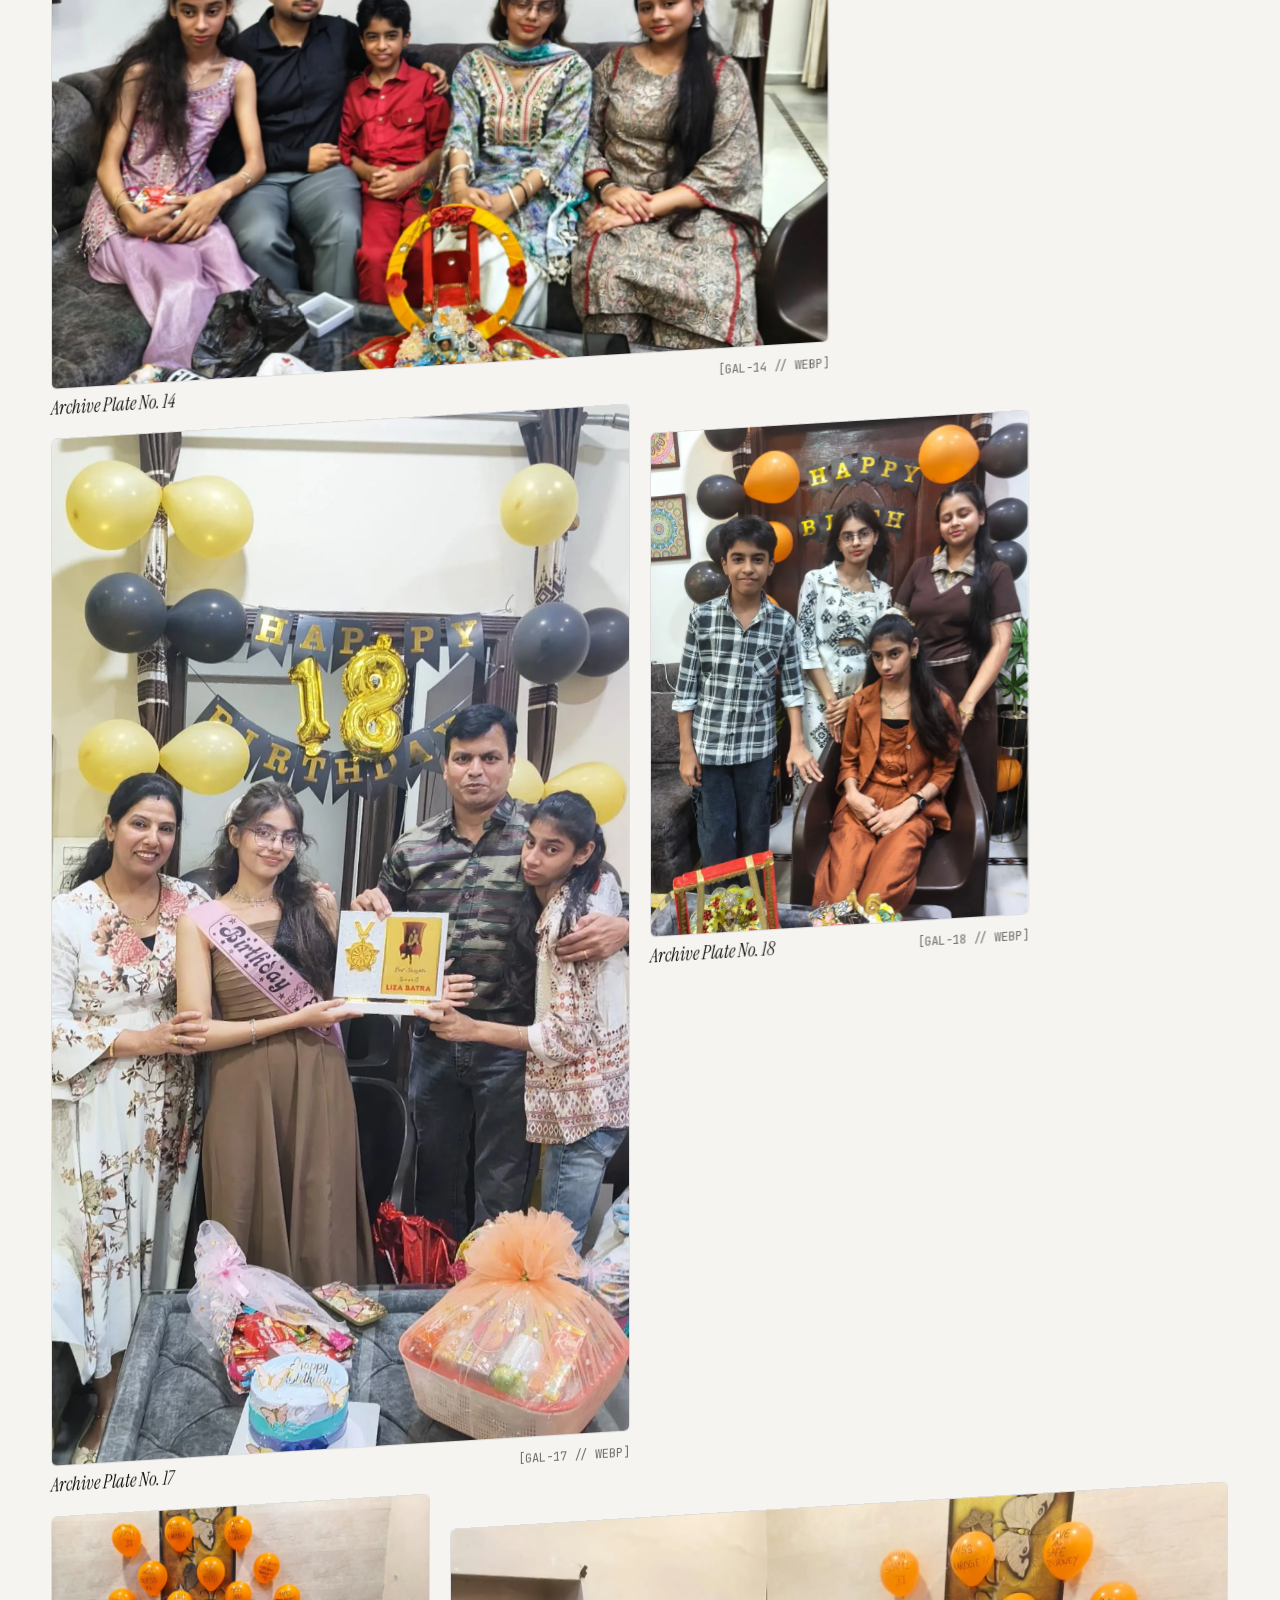
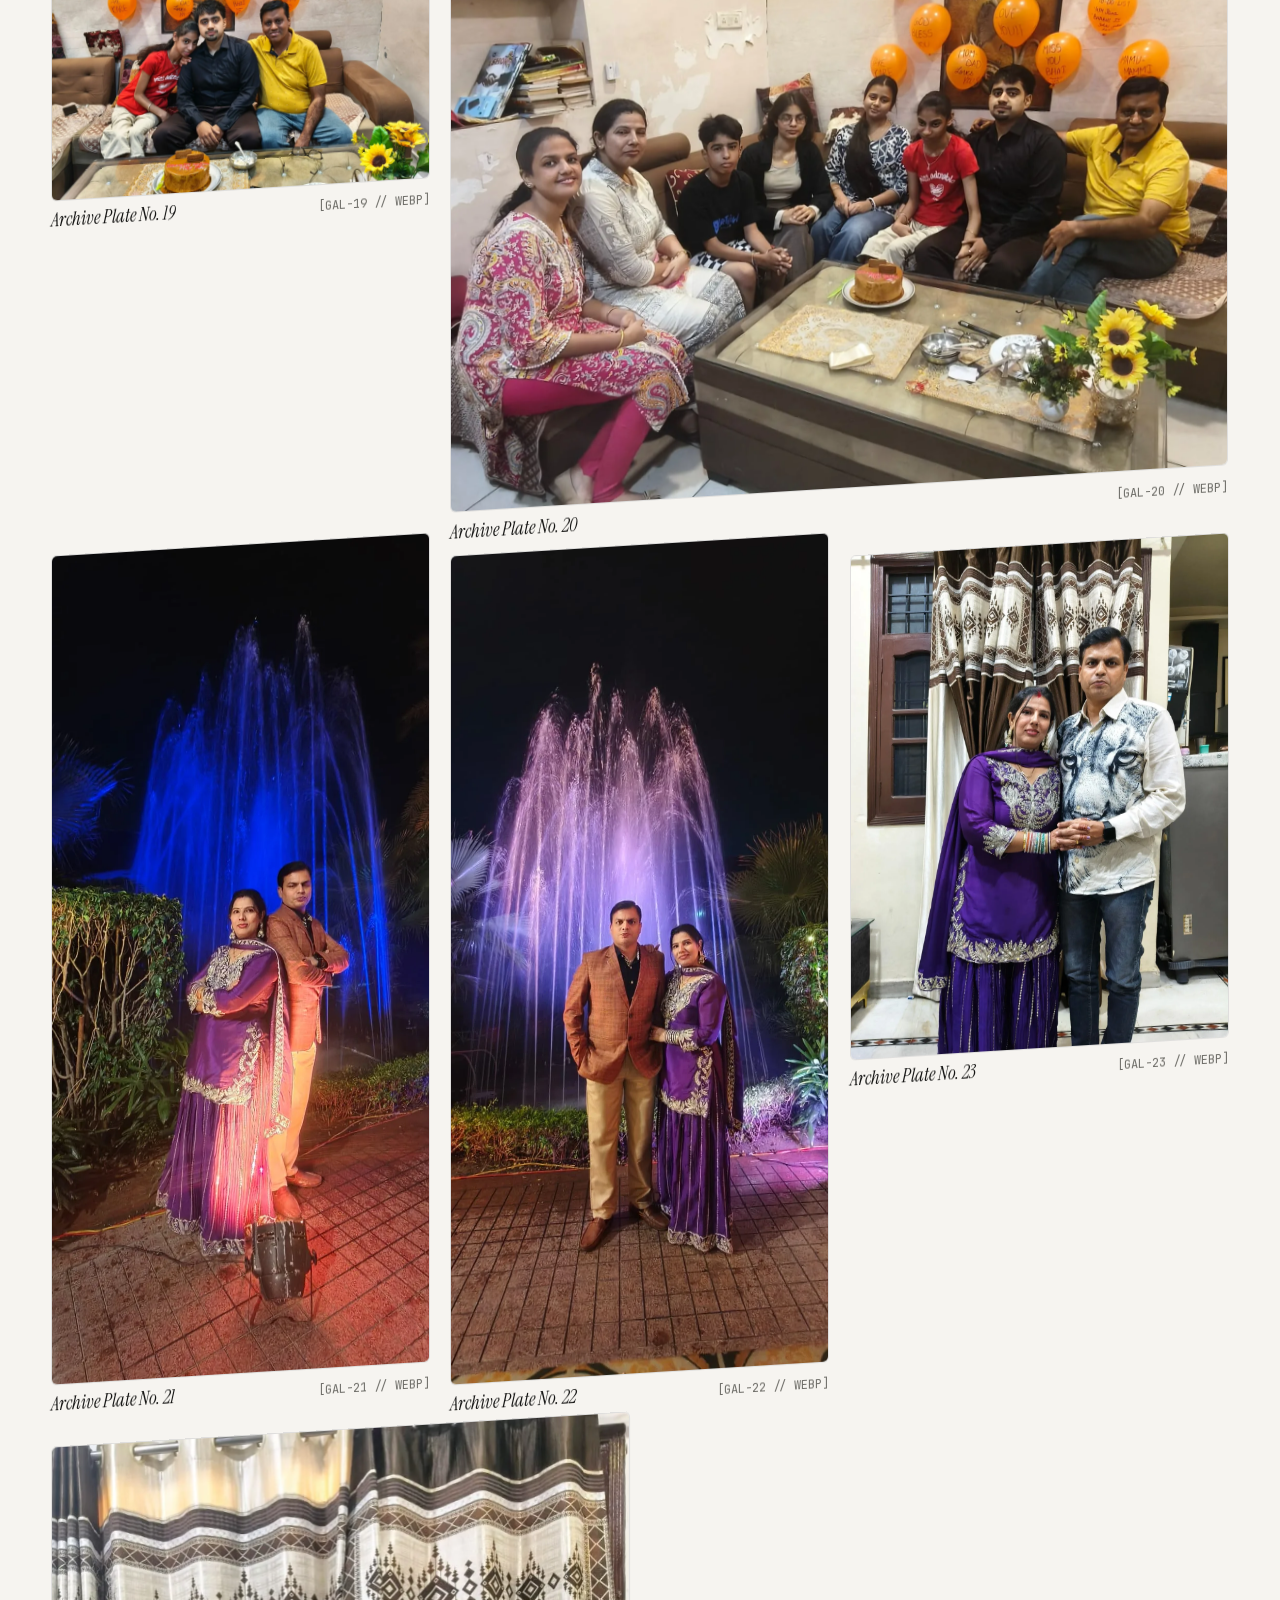
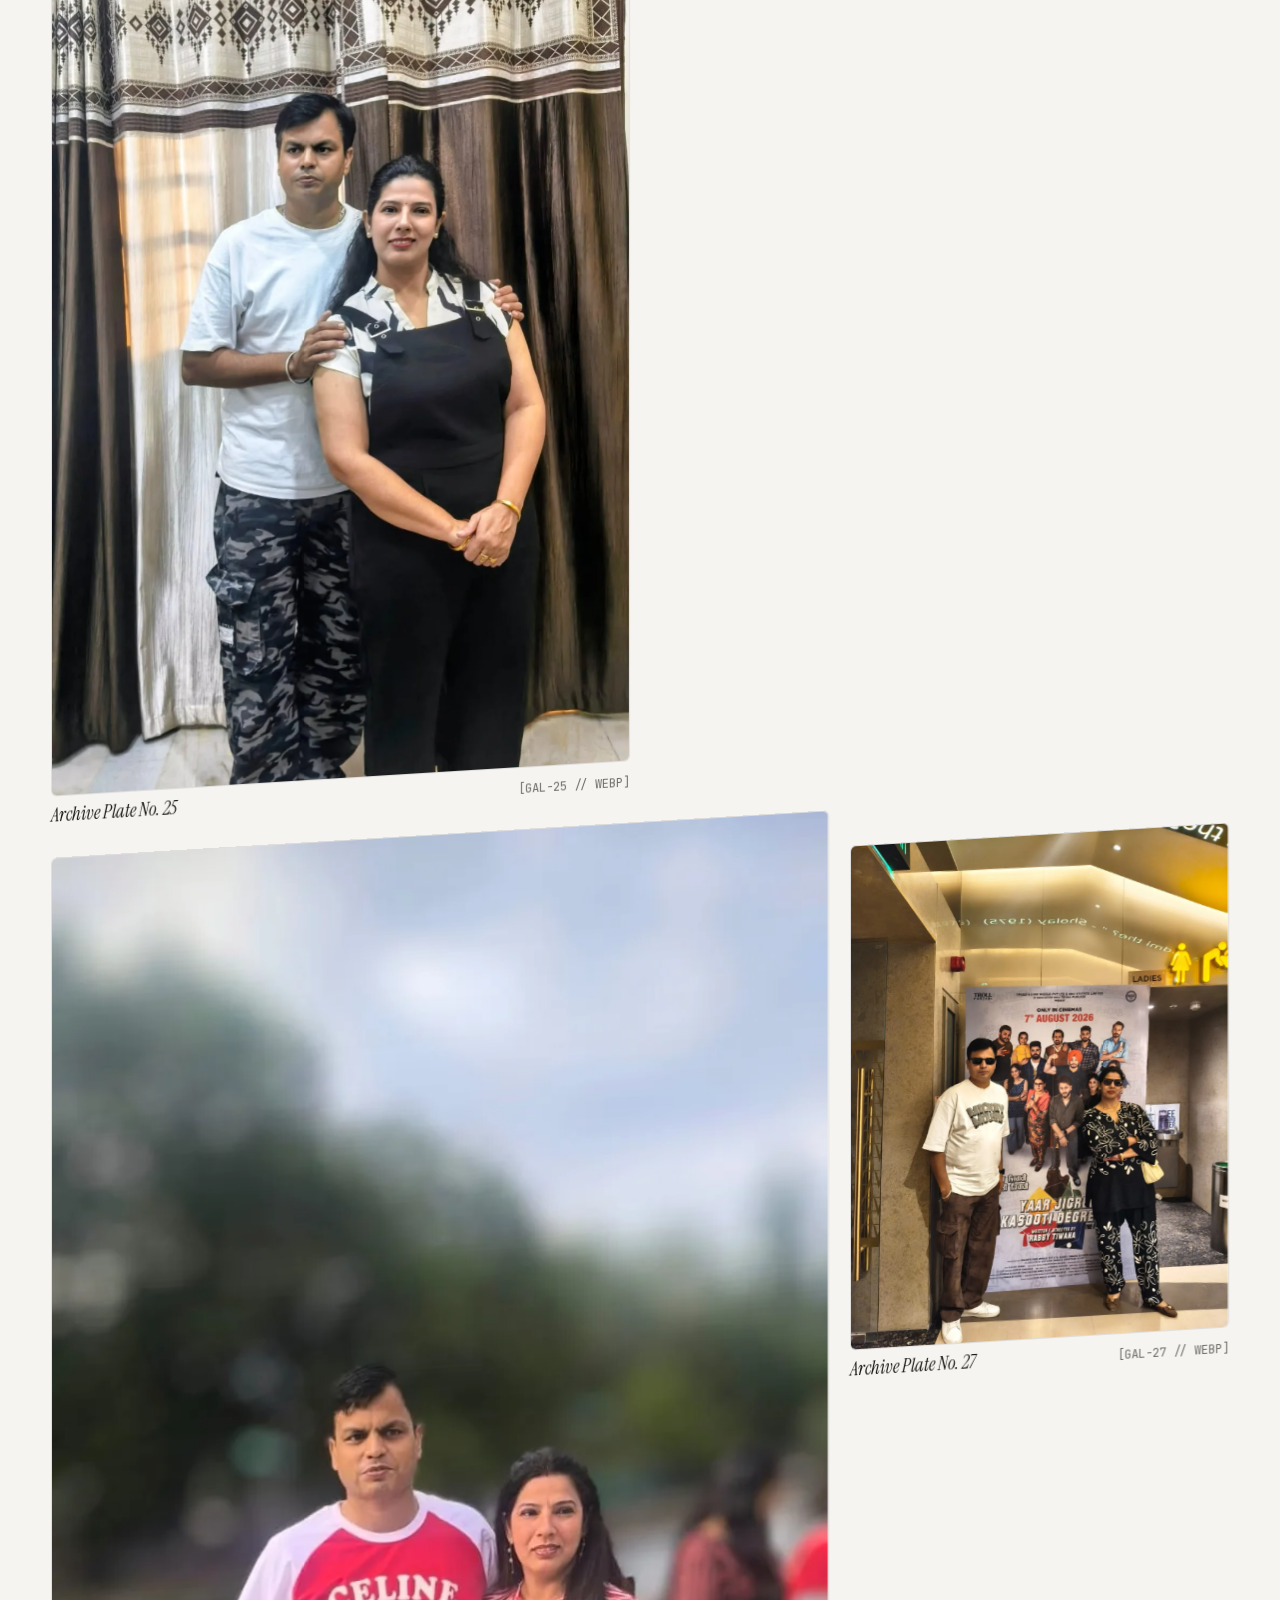
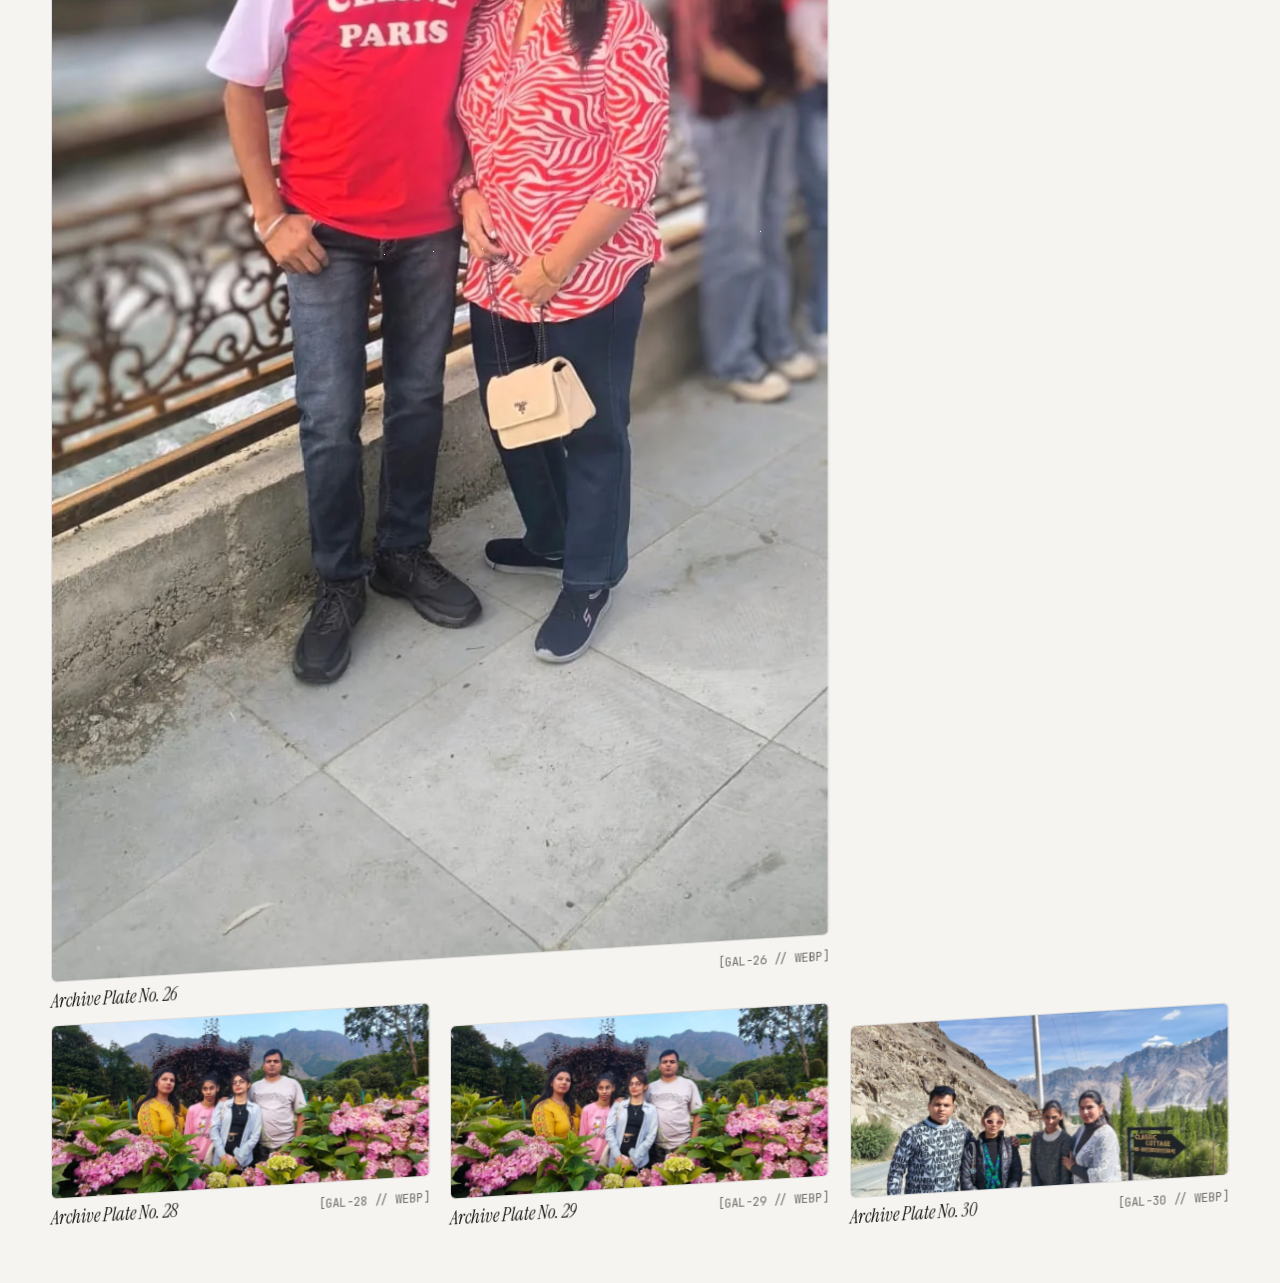
==== commit dfd68858: "Update gallery.html" ====
--- a/gallery.html
+++ b/gallery.html
@@ -496,7 +496,7 @@
       el.setAttribute('aria-label', `Open ${item.title} full screen`);
       el.innerHTML = `
         <div class="img-frame">
-          <img src="${item.src}" alt="${item.title}" loading="lazy" decoding="async" />
+          <img src="${item.src}" alt="${item.title}" loading="lazy" />
         </div>
         <div class="item-caption">
           <span class="serif-label">${item.title}</span>
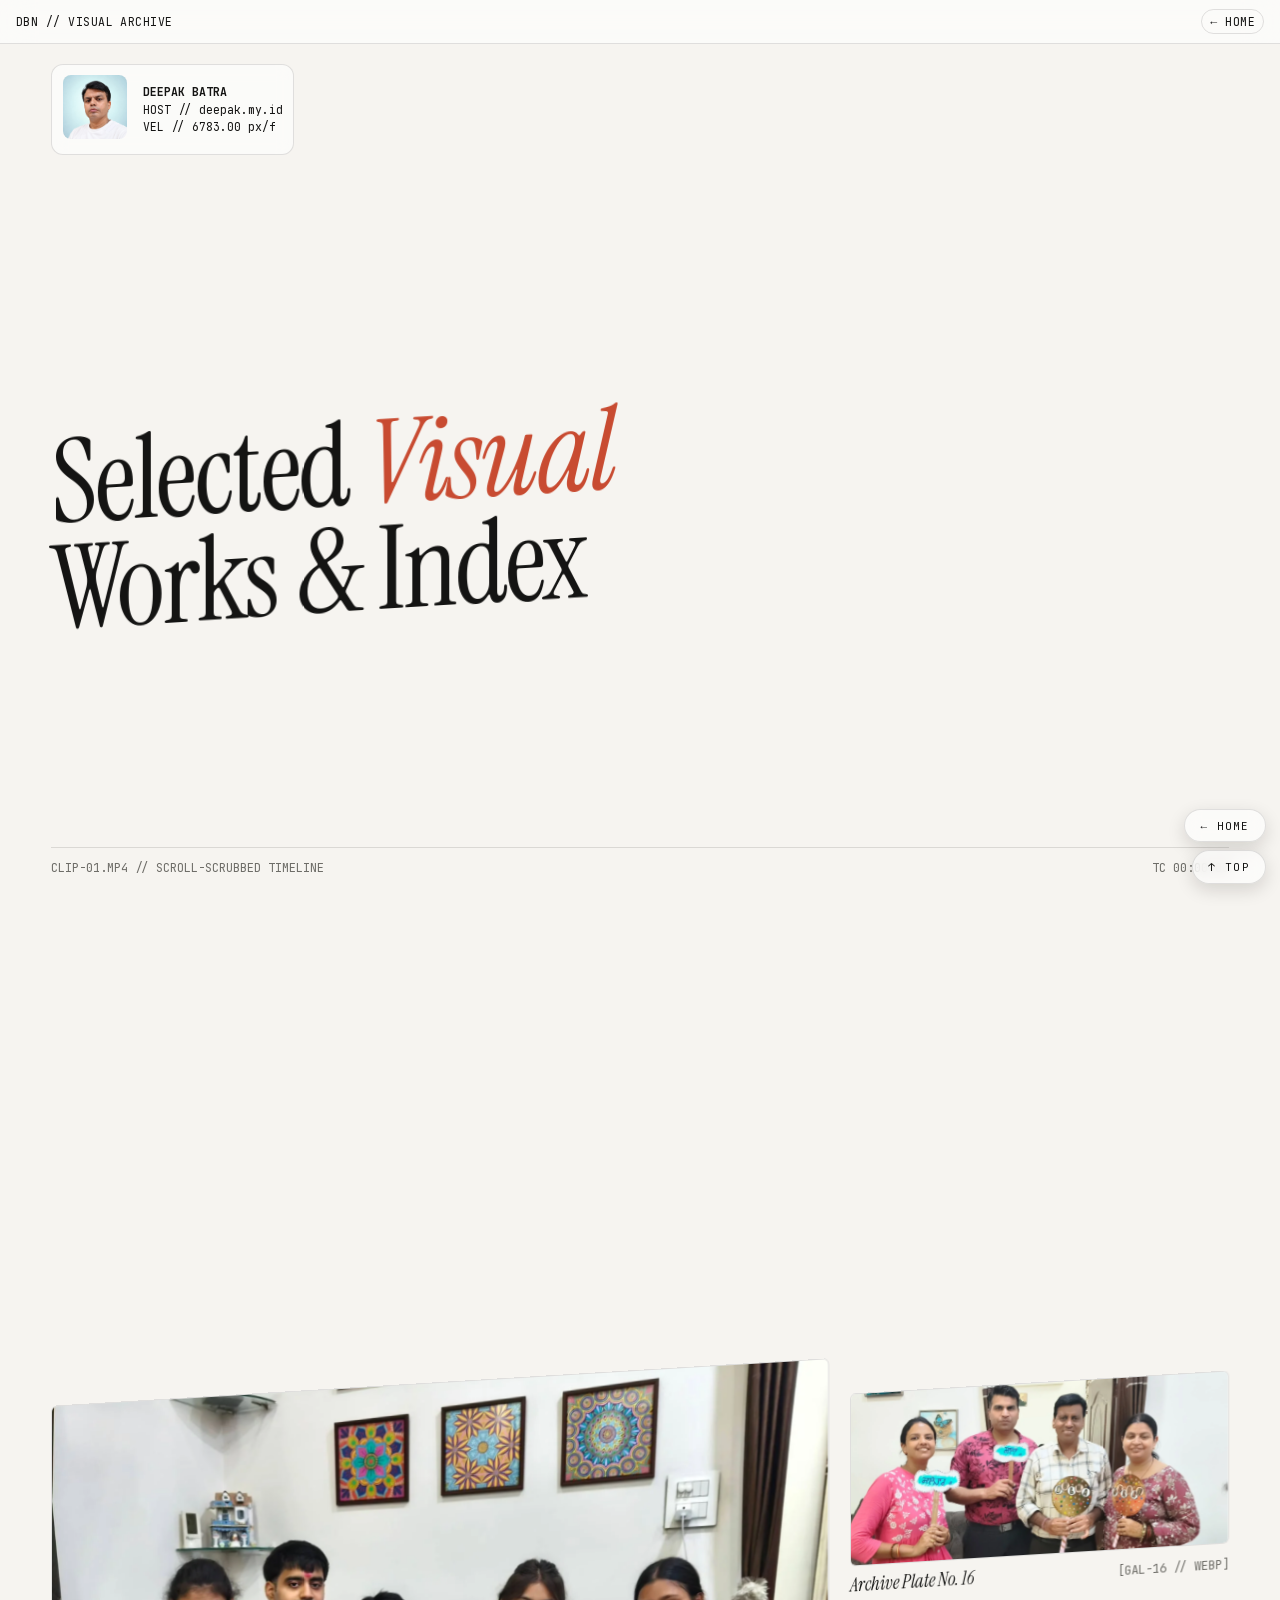
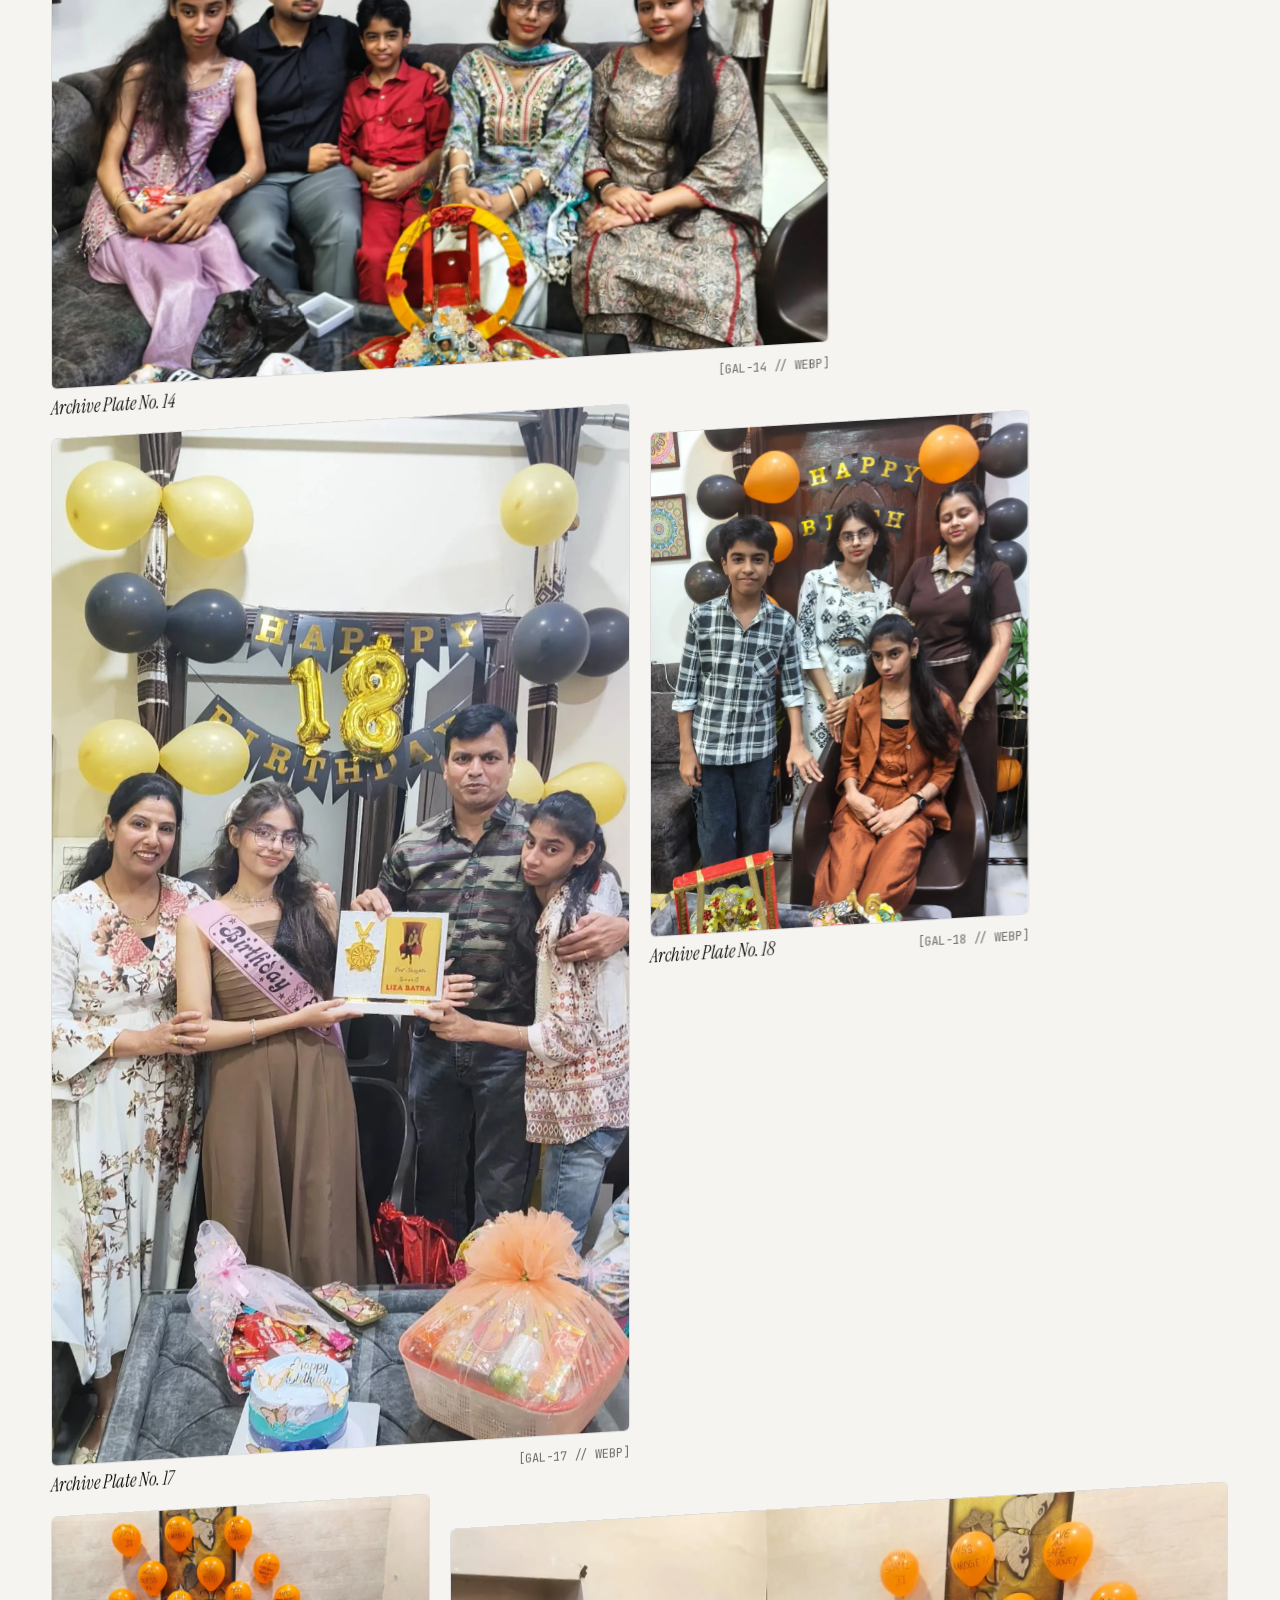
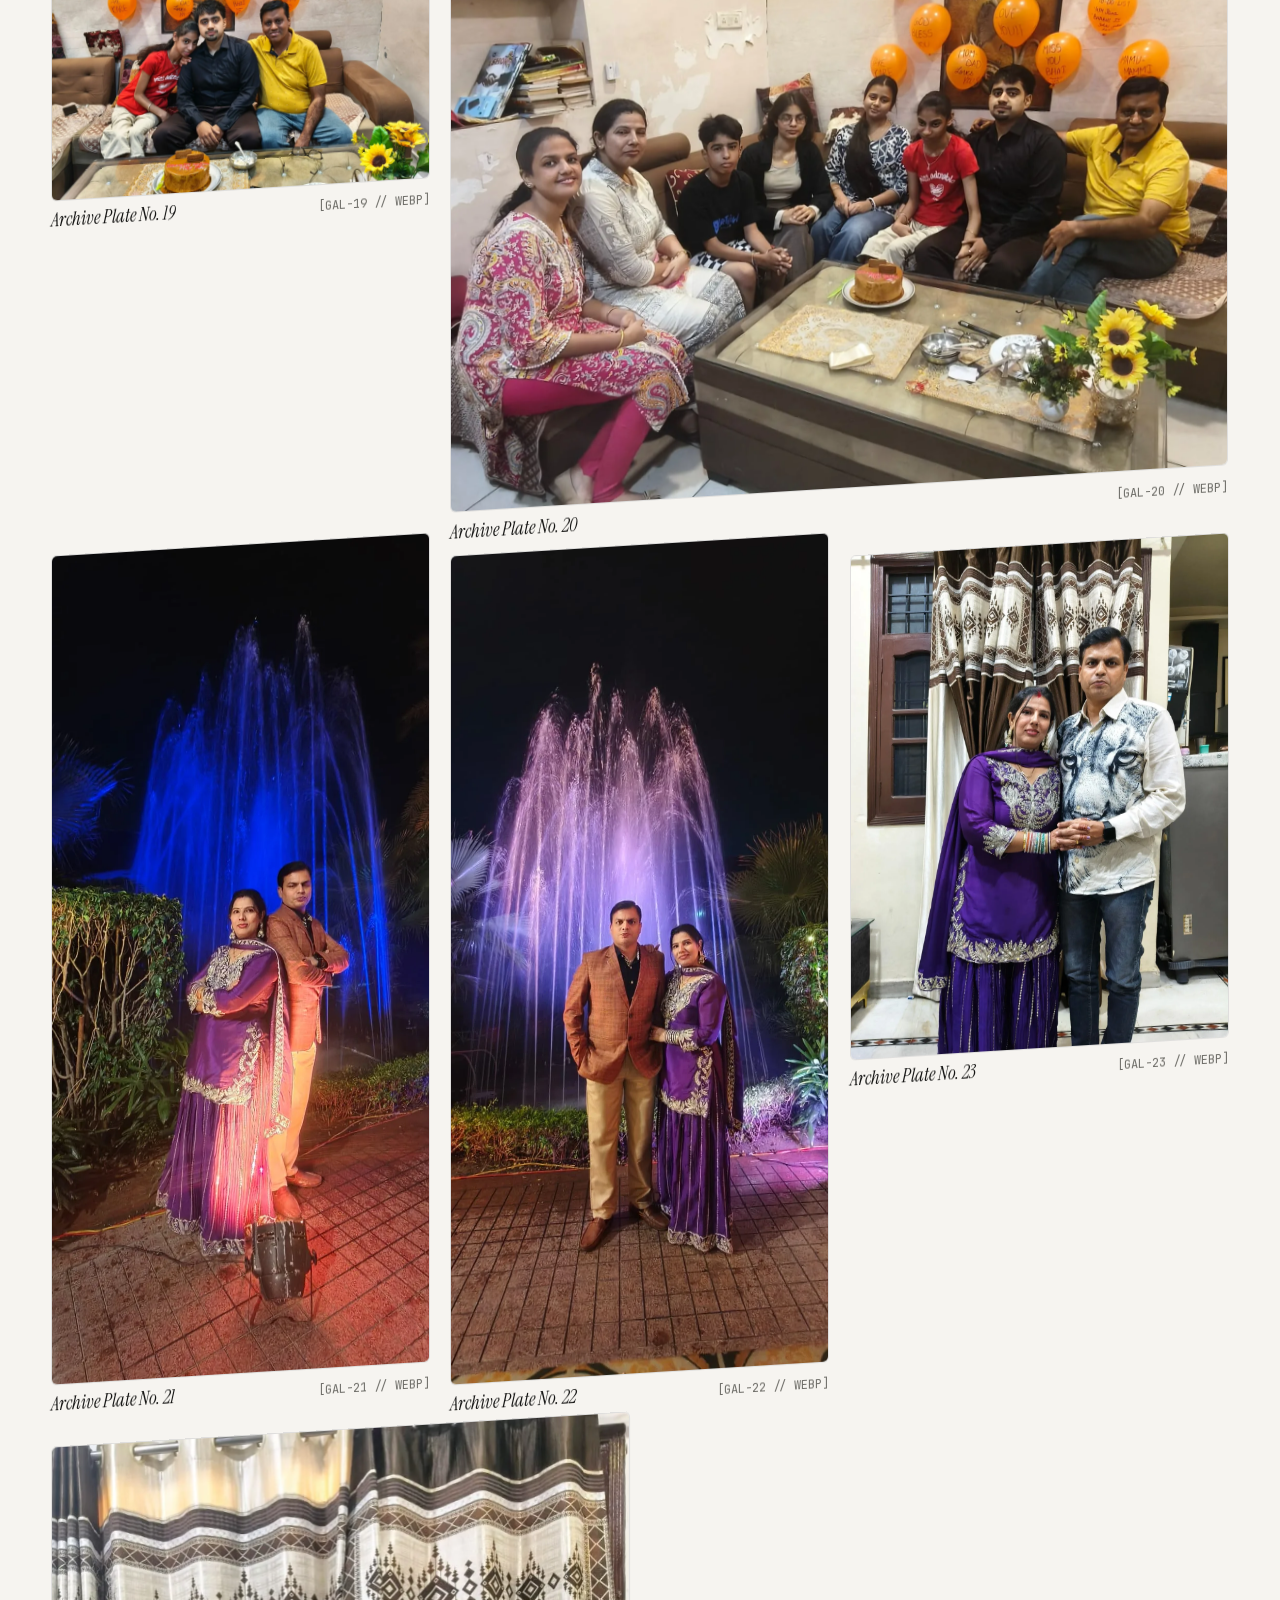
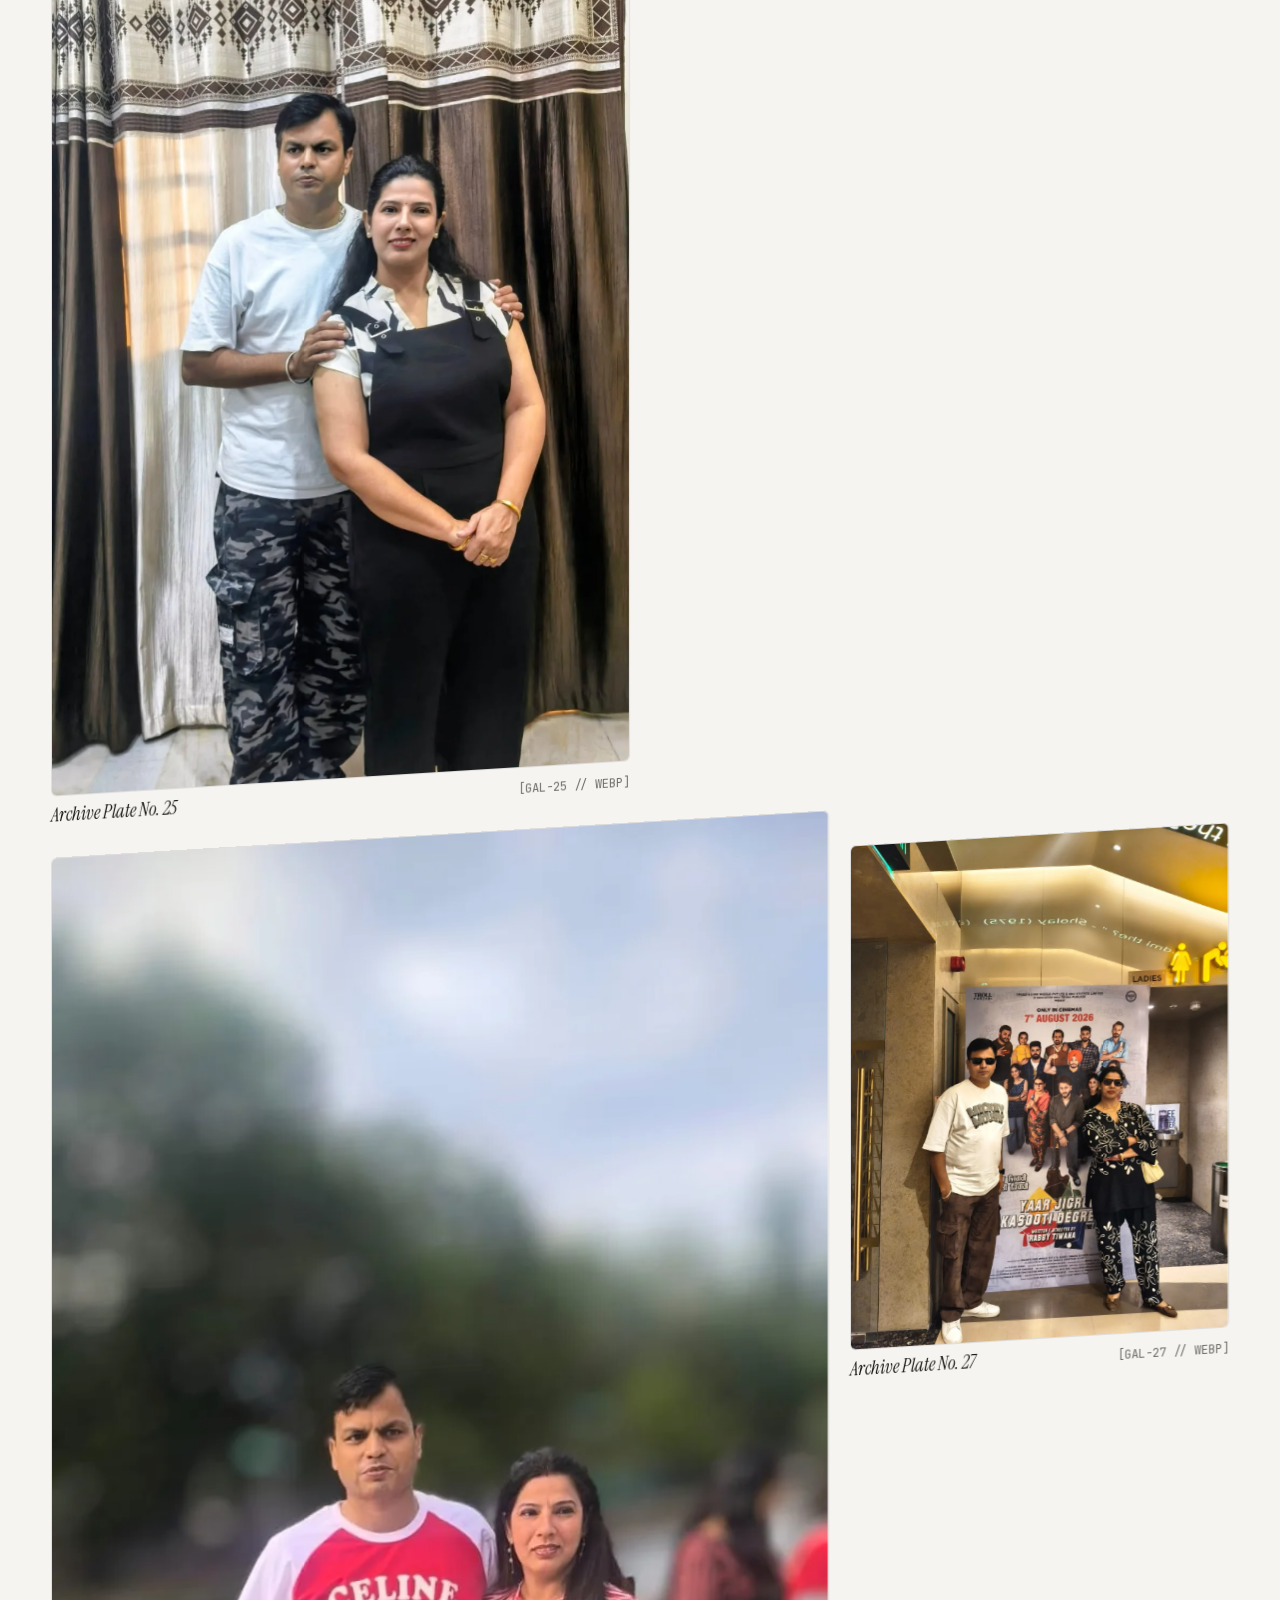
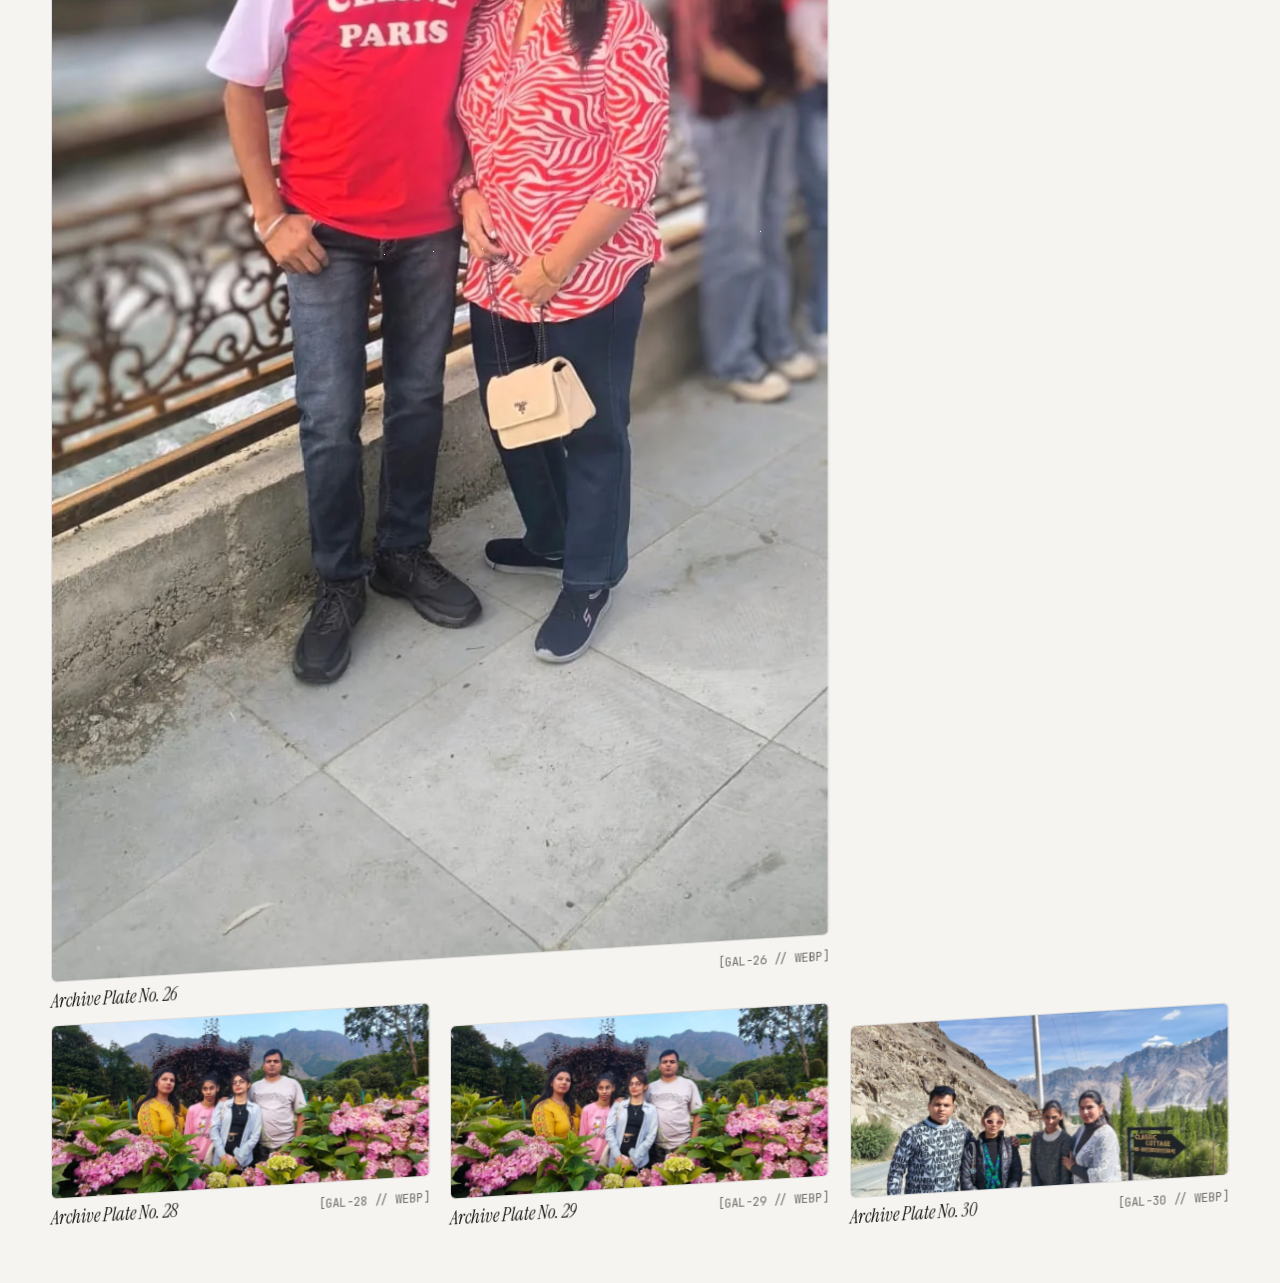
==== commit 713d889f: "gallery: fix sticky hero blank gap on Android (overflow-x clip), add floating Home + back-to-top but" ====
--- a/gallery.html
+++ b/gallery.html
@@ -79,7 +79,10 @@
       background-color: var(--bg);
       color: var(--fg);
       font-family: var(--font-sans);
+      /* clip (not hidden): overflow:hidden on html+body makes body the scroll
+         container, which silently disables position:sticky below (Android Chrome) */
       overflow-x: hidden;
+      overflow-x: clip;
       -webkit-font-smoothing: antialiased;
       -webkit-text-size-adjust: 100%;
       text-size-adjust: 100%;
@@ -124,6 +127,61 @@
     .topbar a:focus-visible,
     .gallery-item:focus-visible,
     .lightbox-close:focus-visible {
+      outline: 2px solid var(--accent);
+      outline-offset: 2px;
+    }
+
+    /* Floating quick nav: Home + Back to top (reachable from every scroll position) */
+    .quicknav {
+      position: fixed;
+      right: 14px;
+      bottom: 16px;
+      z-index: 1000;
+      display: flex;
+      flex-direction: column;
+      align-items: flex-end;
+      gap: 8px;
+    }
+
+    .quicknav a,
+    .quicknav button {
+      font-family: var(--font-mono);
+      font-size: 0.68rem;
+      letter-spacing: 0.12em;
+      text-transform: uppercase;
+      color: var(--fg);
+      background: var(--card-bg);
+      backdrop-filter: blur(8px);
+      -webkit-backdrop-filter: blur(8px);
+      border: 1px solid var(--border);
+      border-radius: 999px;
+      padding: 0.55rem 0.95rem;
+      text-decoration: none;
+      cursor: pointer;
+      box-shadow: 0 6px 18px rgba(20, 16, 8, 0.14);
+      transition: background 0.2s ease, color 0.2s ease, opacity 0.3s ease, transform 0.3s ease;
+    }
+
+    .quicknav a:hover,
+    .quicknav button:hover {
+      background: var(--fg);
+      color: var(--bg);
+    }
+
+    .quicknav #backToTop {
+      opacity: 0;
+      pointer-events: none;
+      transform: translateY(8px);
+    }
+
+    .quicknav #backToTop.show {
+      opacity: 1;
+      pointer-events: auto;
+      transform: none;
+    }
+
+    .quicknav a:focus-visible,
+    .quicknav button:focus-visible {
       outline: 2px solid var(--accent);
       outline-offset: 2px;
     }
@@ -436,6 +494,12 @@
   <main class="archive-section">
     <div class="editorial-grid" id="editorialGrid"></div>
   </main>
+
+  <!-- Floating quick nav: Home + Back to top -->
+  <div class="quicknav">
+    <a href="index.html">&larr; Home</a>
+    <button id="backToTop" type="button" aria-label="Back to top">&uarr; Top</button>
+  </div>
 
   <!-- Fullscreen Lightbox -->
   <div class="lightbox" id="lightbox" role="dialog" aria-modal="true" aria-label="Expanded photo">
@@ -568,6 +632,16 @@
       if (e.key === 'Escape') closeLightbox();
     });
 
+    // 5. Back-to-top floating button
+    const backToTop = document.getElementById('backToTop');
+    window.addEventListener('scroll', () => {
+      backToTop.classList.toggle('show', window.scrollY > window.innerHeight * 1.2);
+    }, { passive: true });
+    backToTop.addEventListener('click', () => {
+      if (lenis) lenis.scrollTo(0);
+      else window.scrollTo({ top: 0, behavior: reduceMotion ? 'auto' : 'smooth' });
+    });
+
     // NOTE: this page deliberately does NOT register sw.js.
     // The site's service worker caches navigations under a single 'index.html'
     // key, so registering it here would overwrite the homepage's offline copy.
